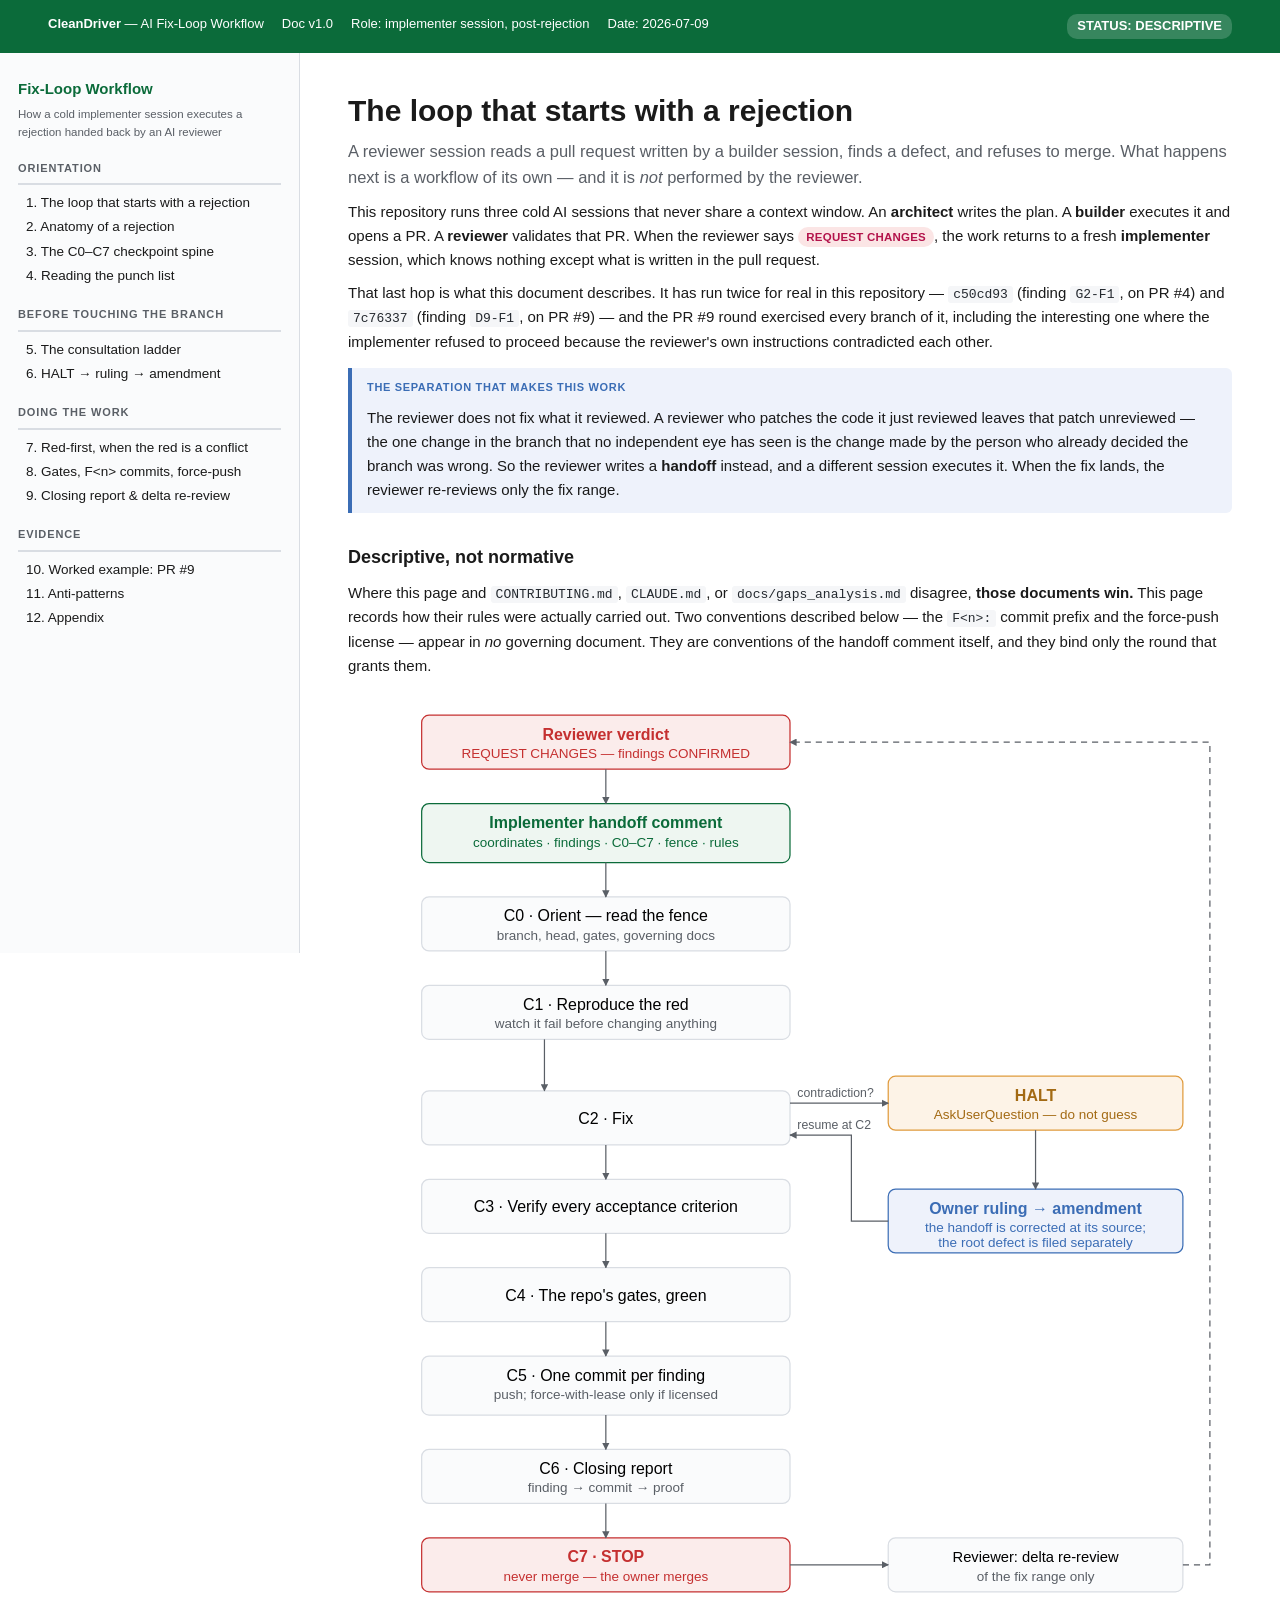
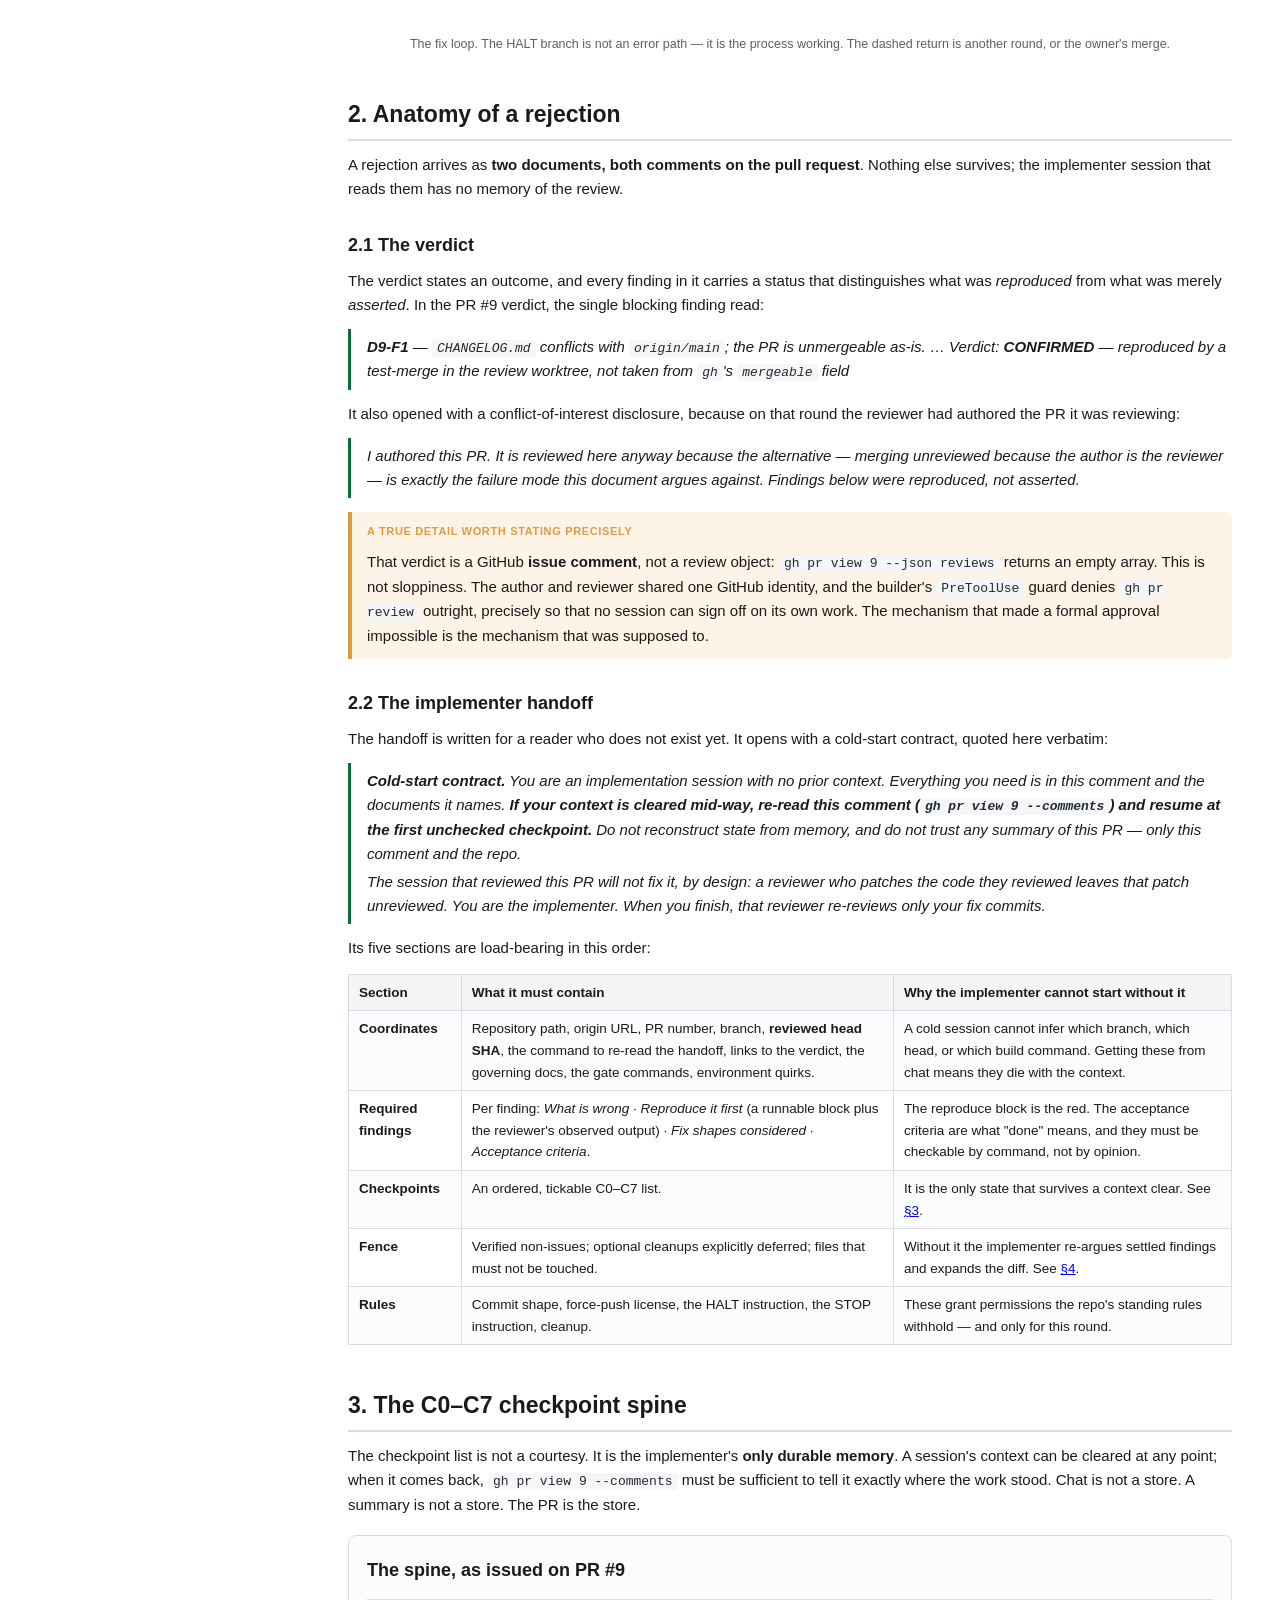
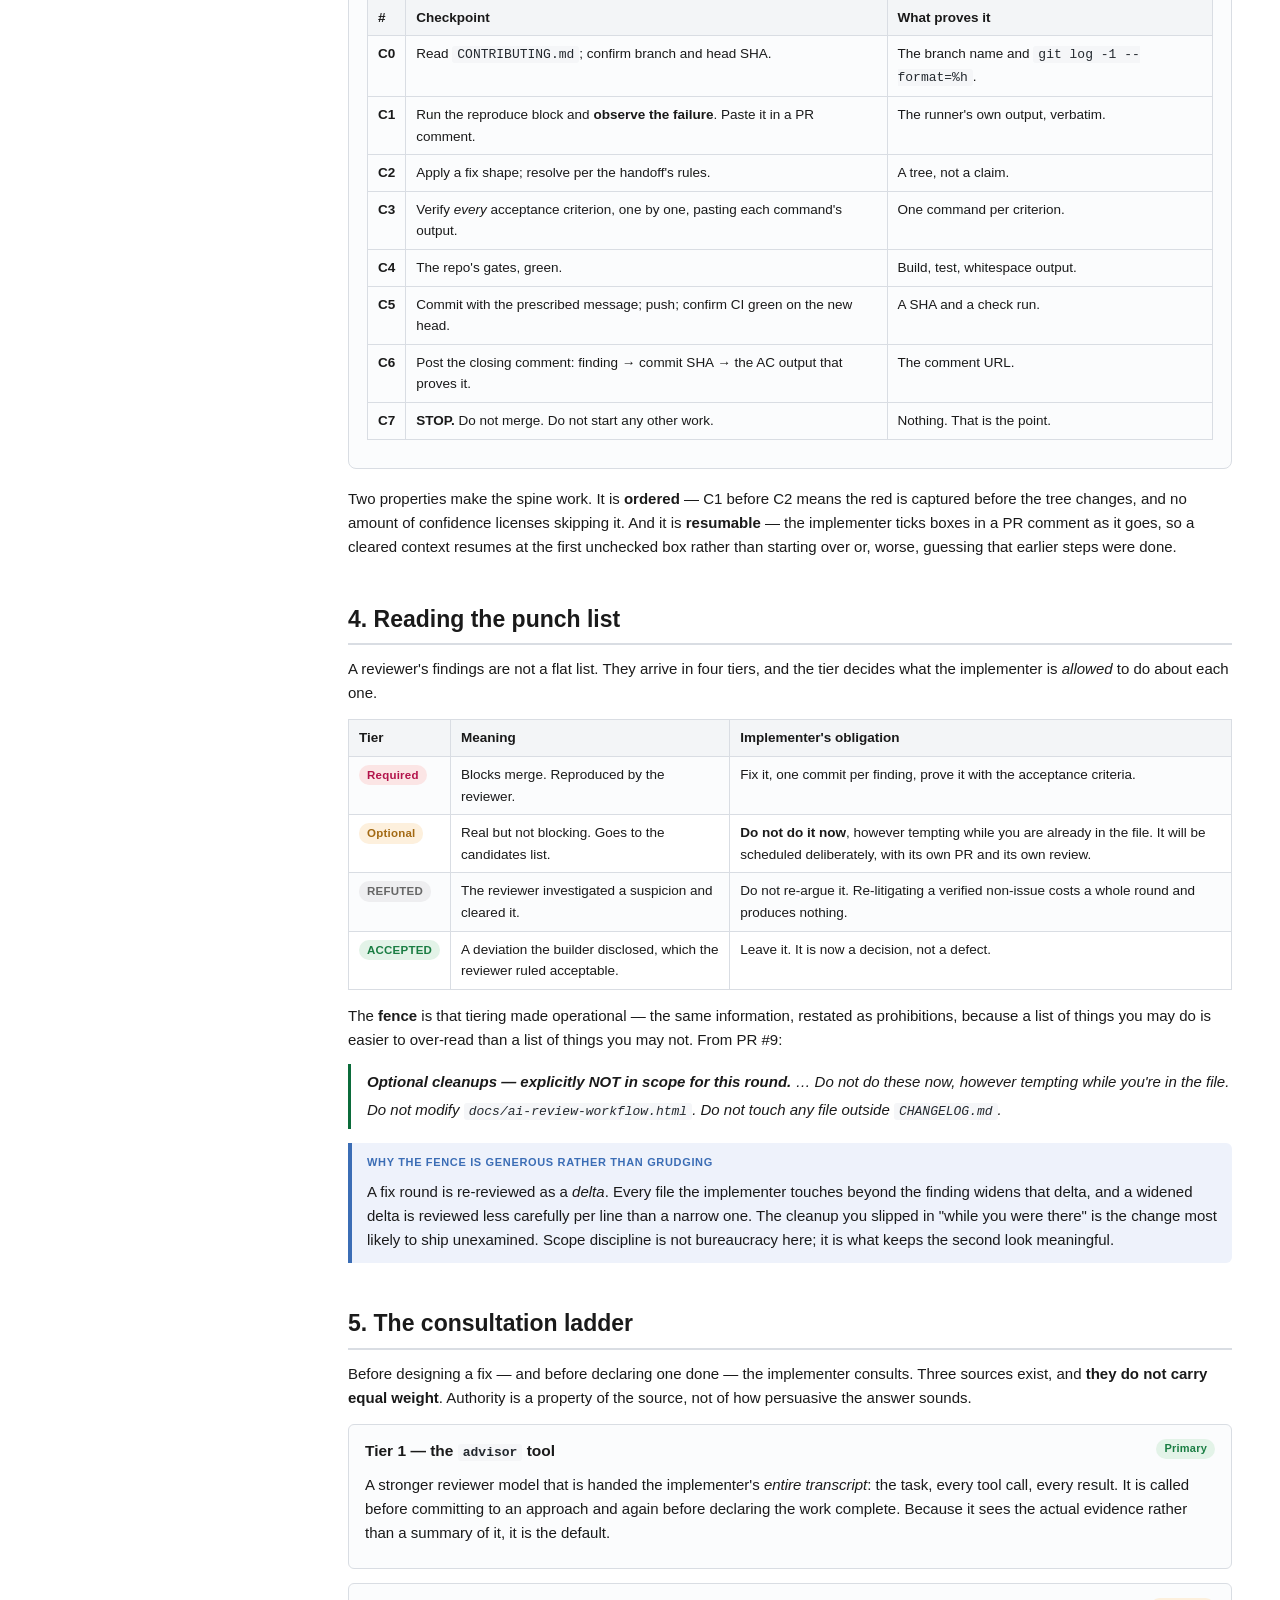
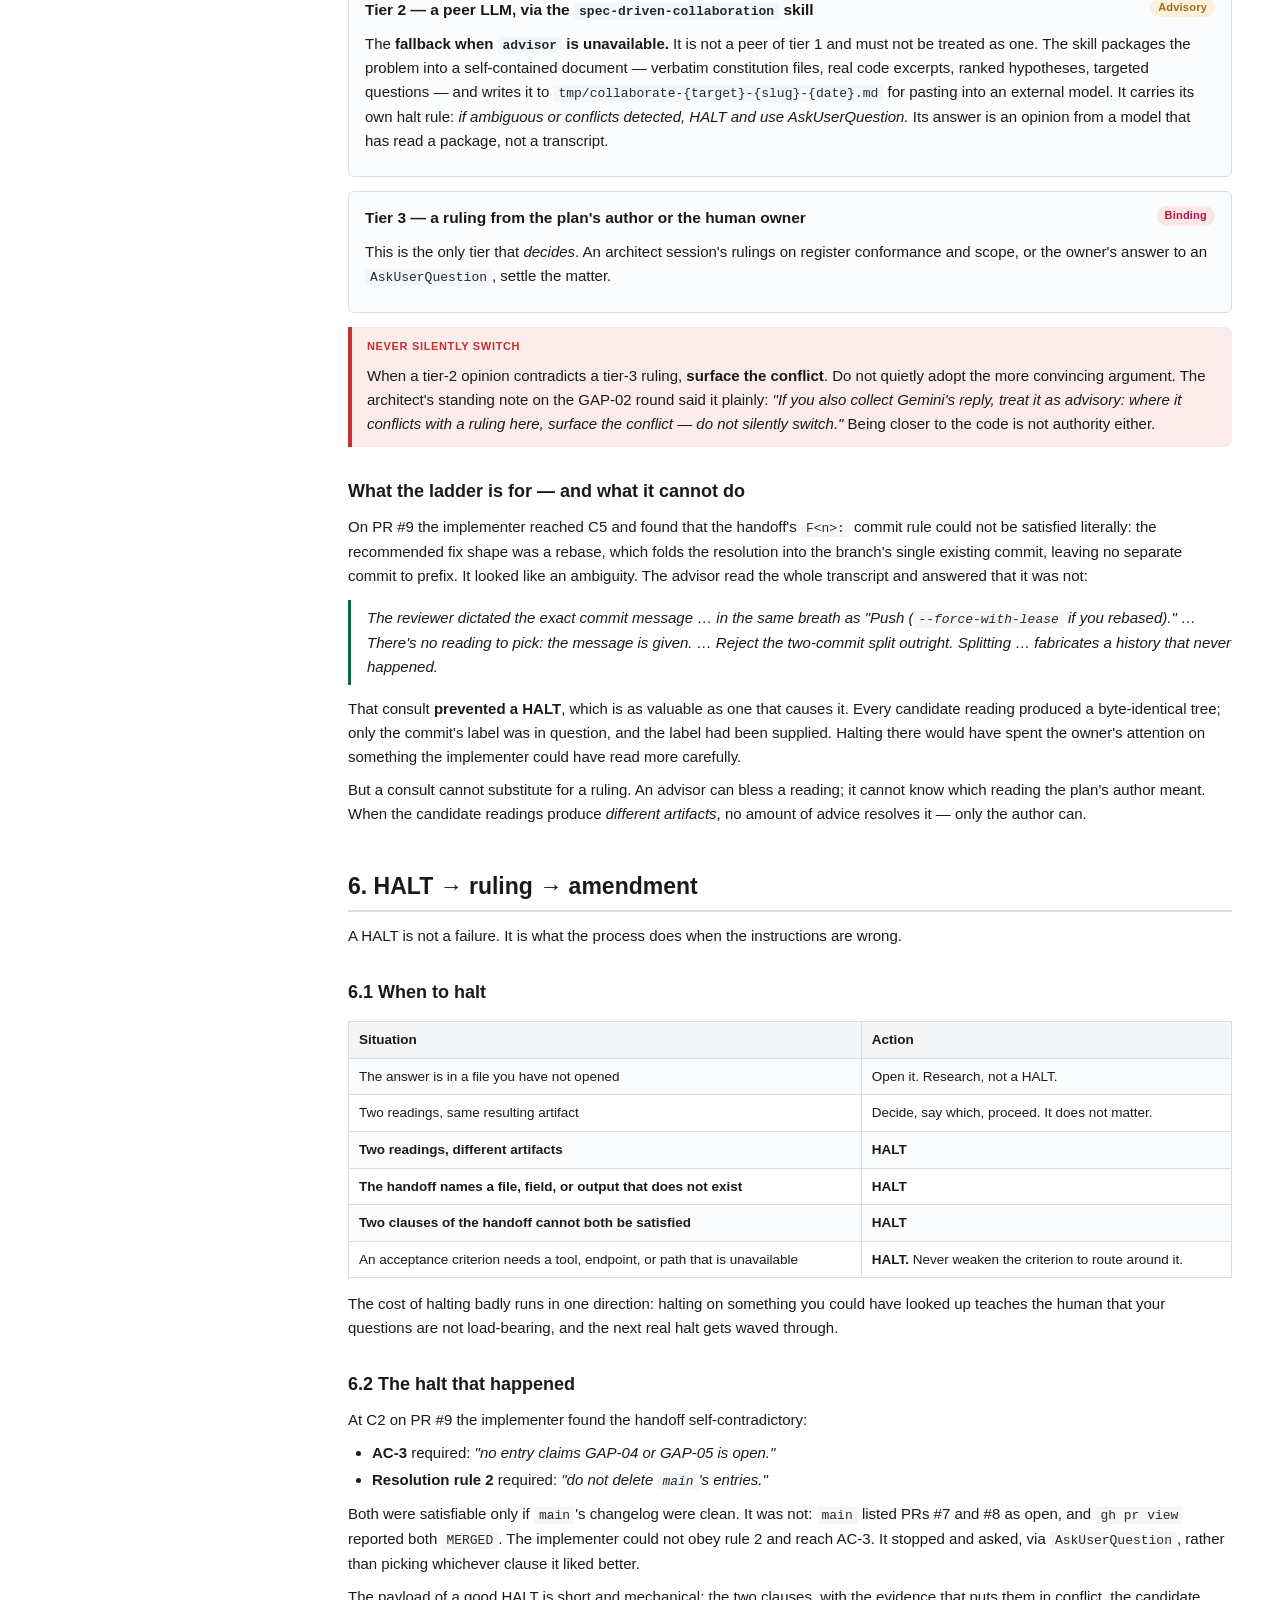
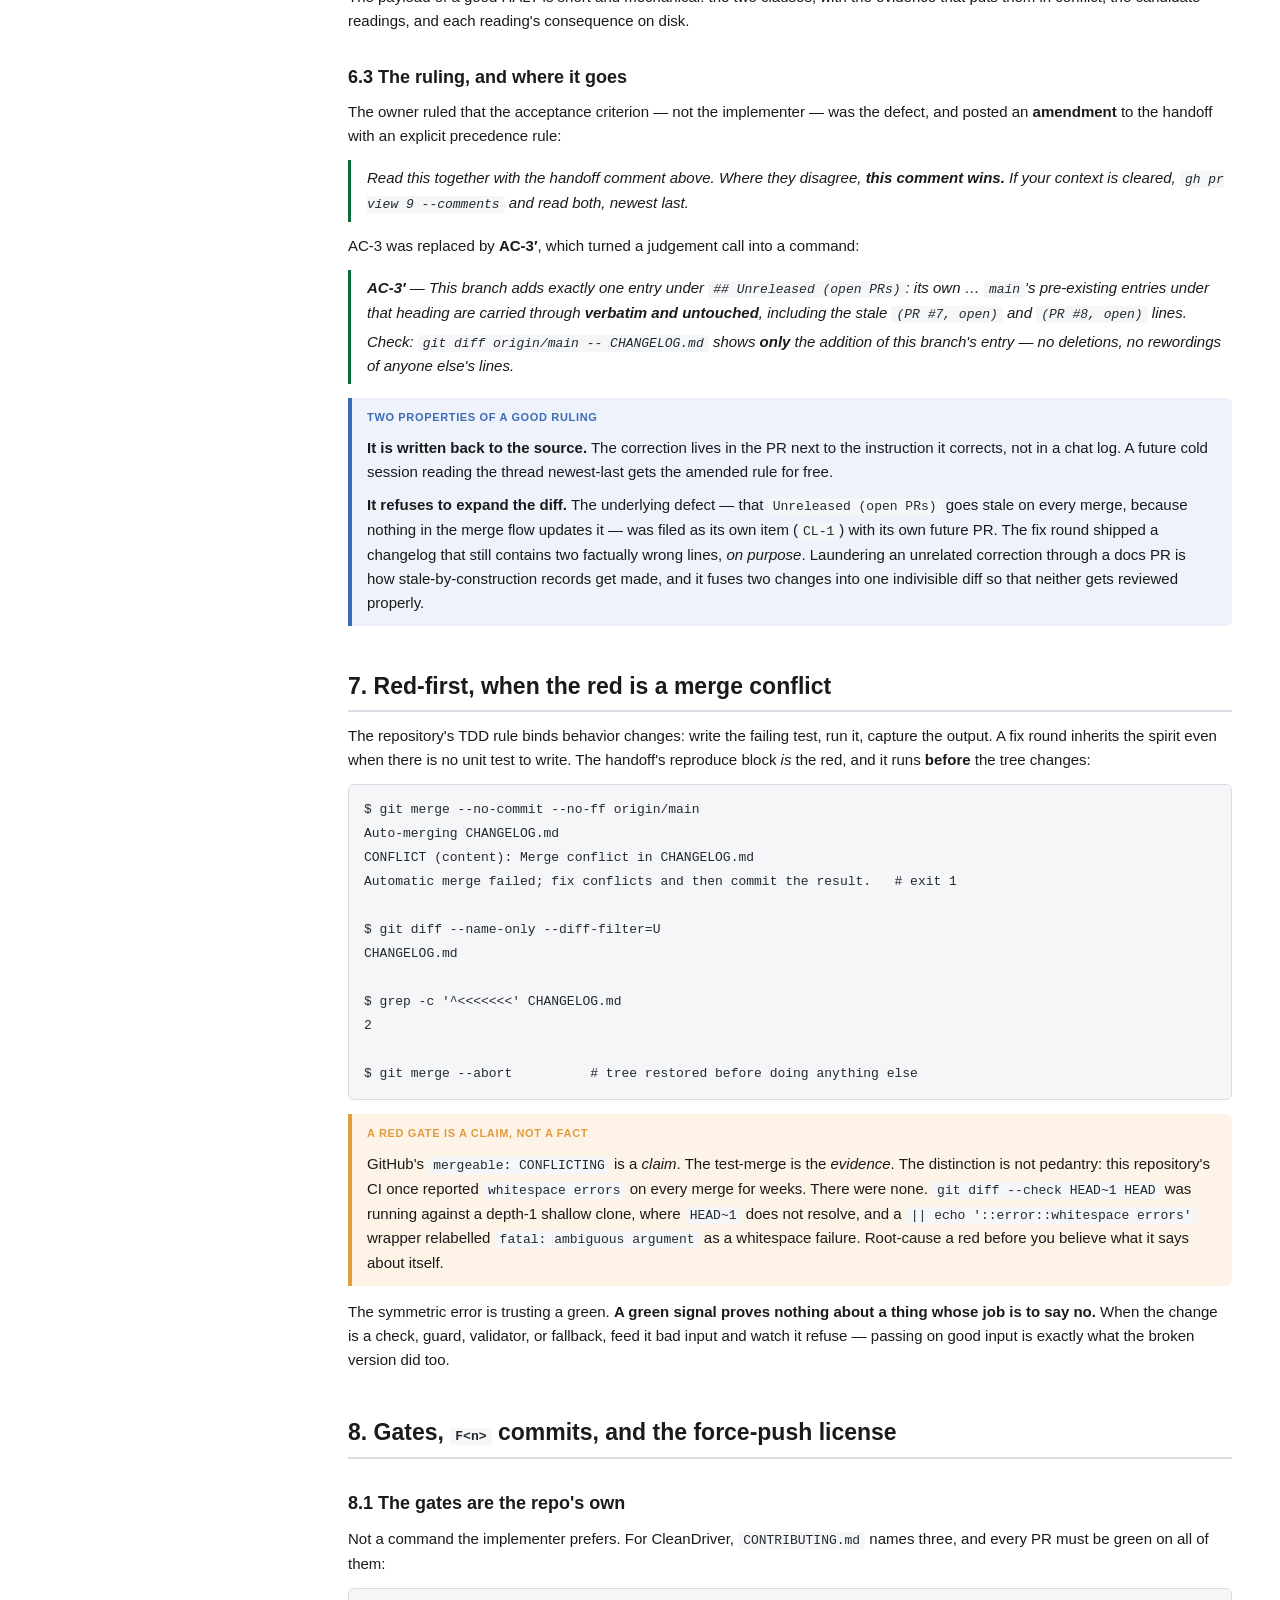
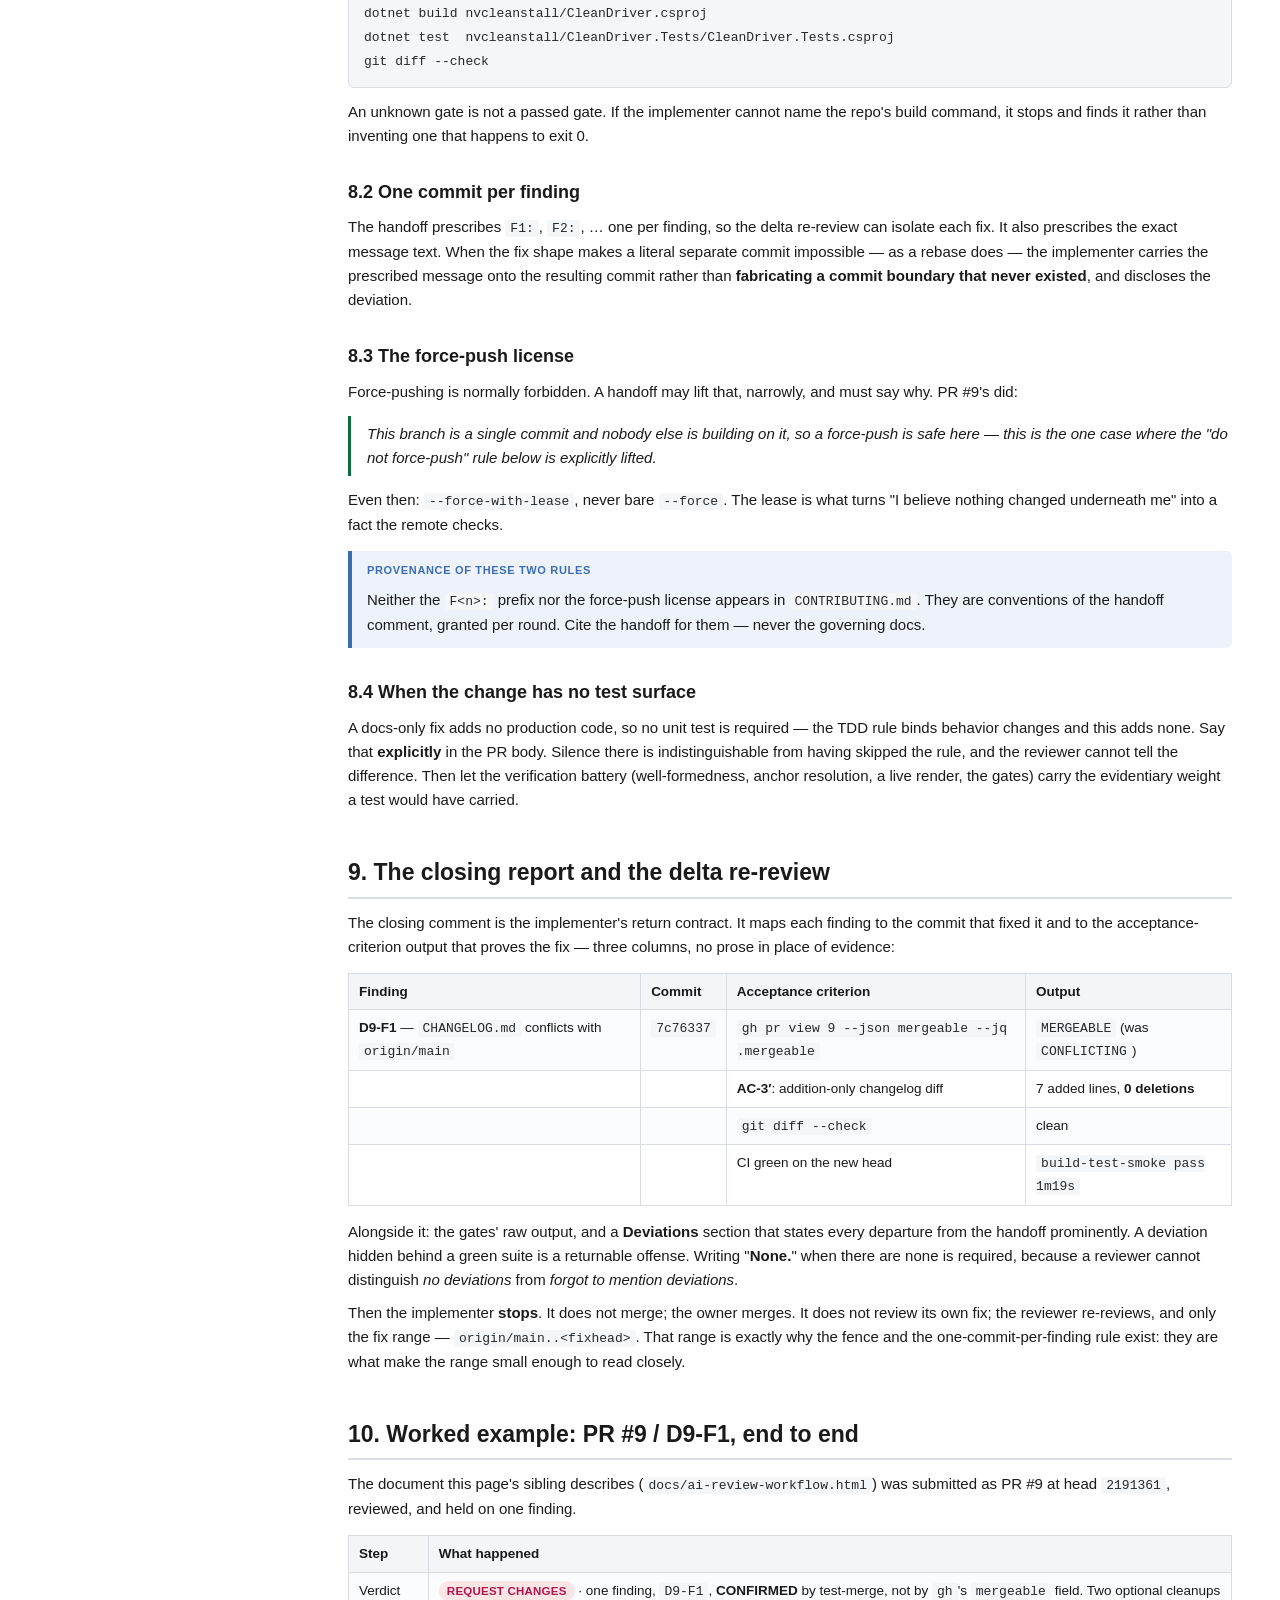
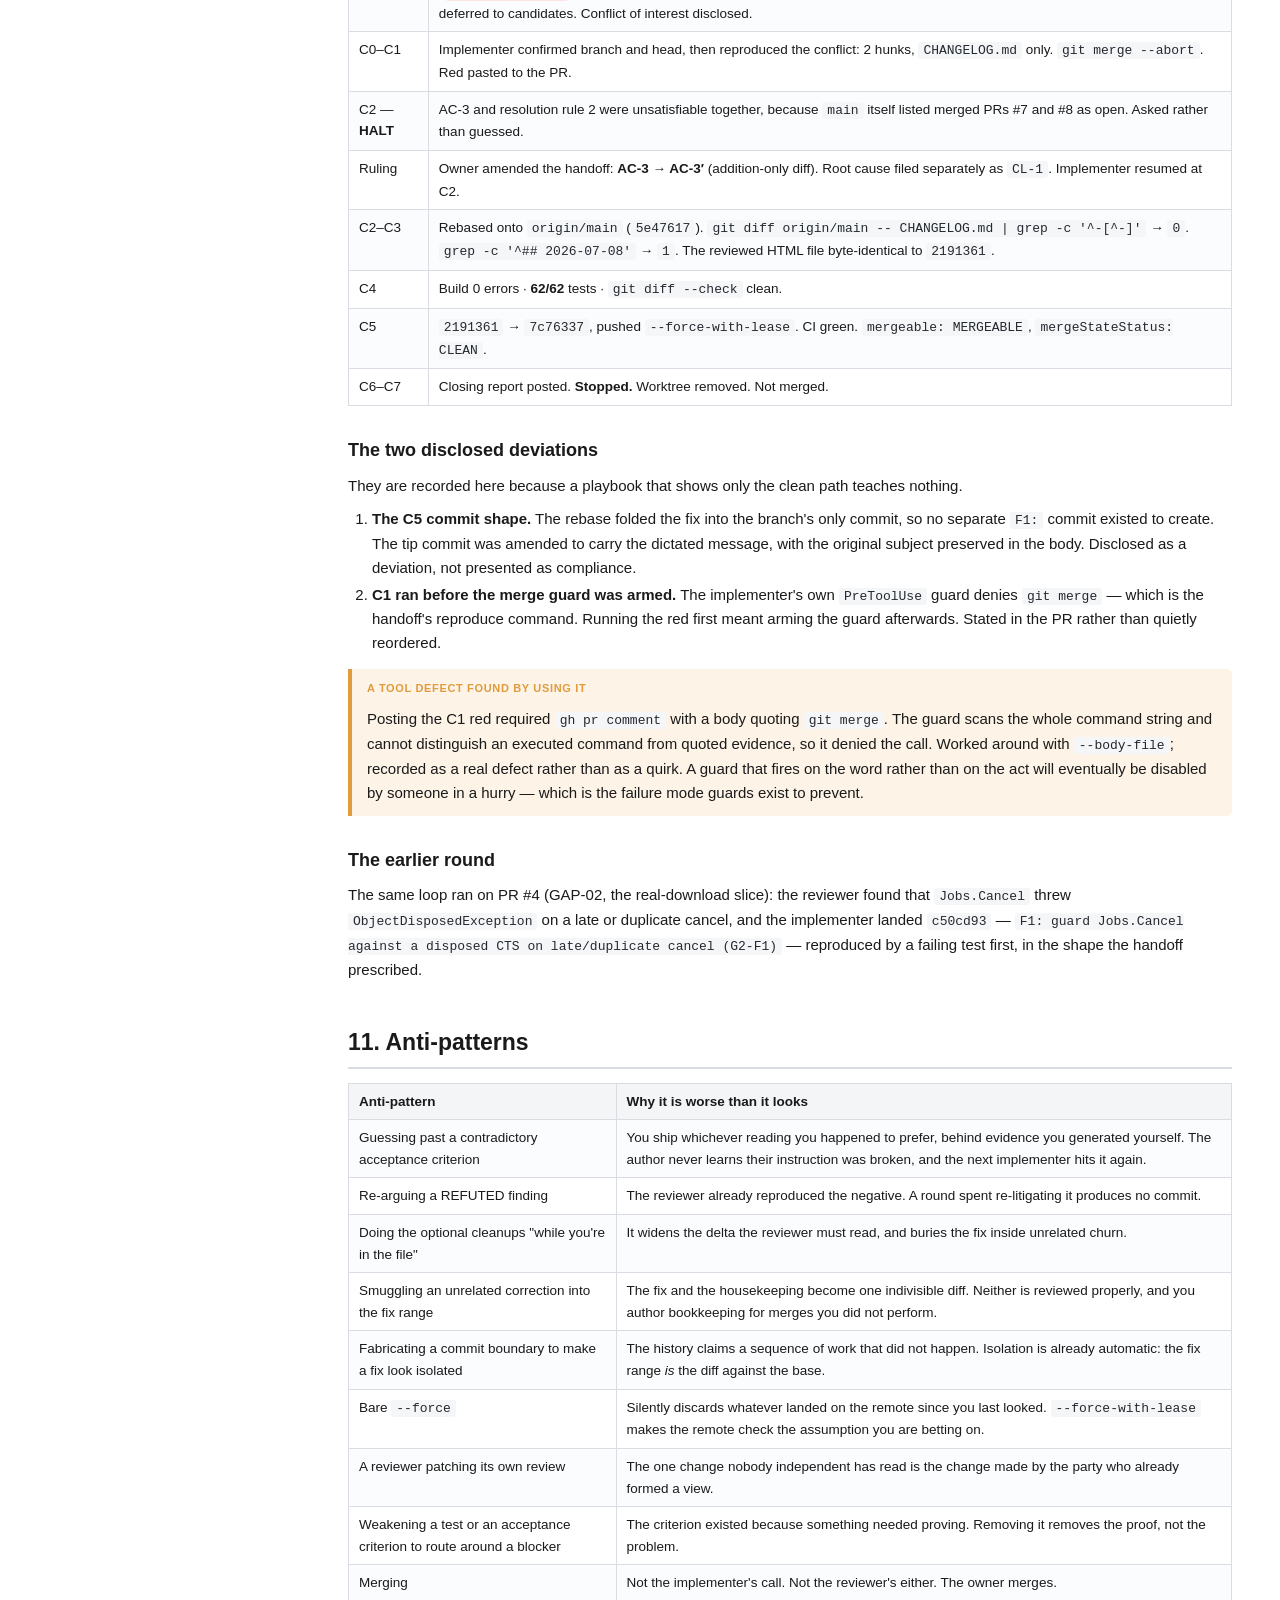
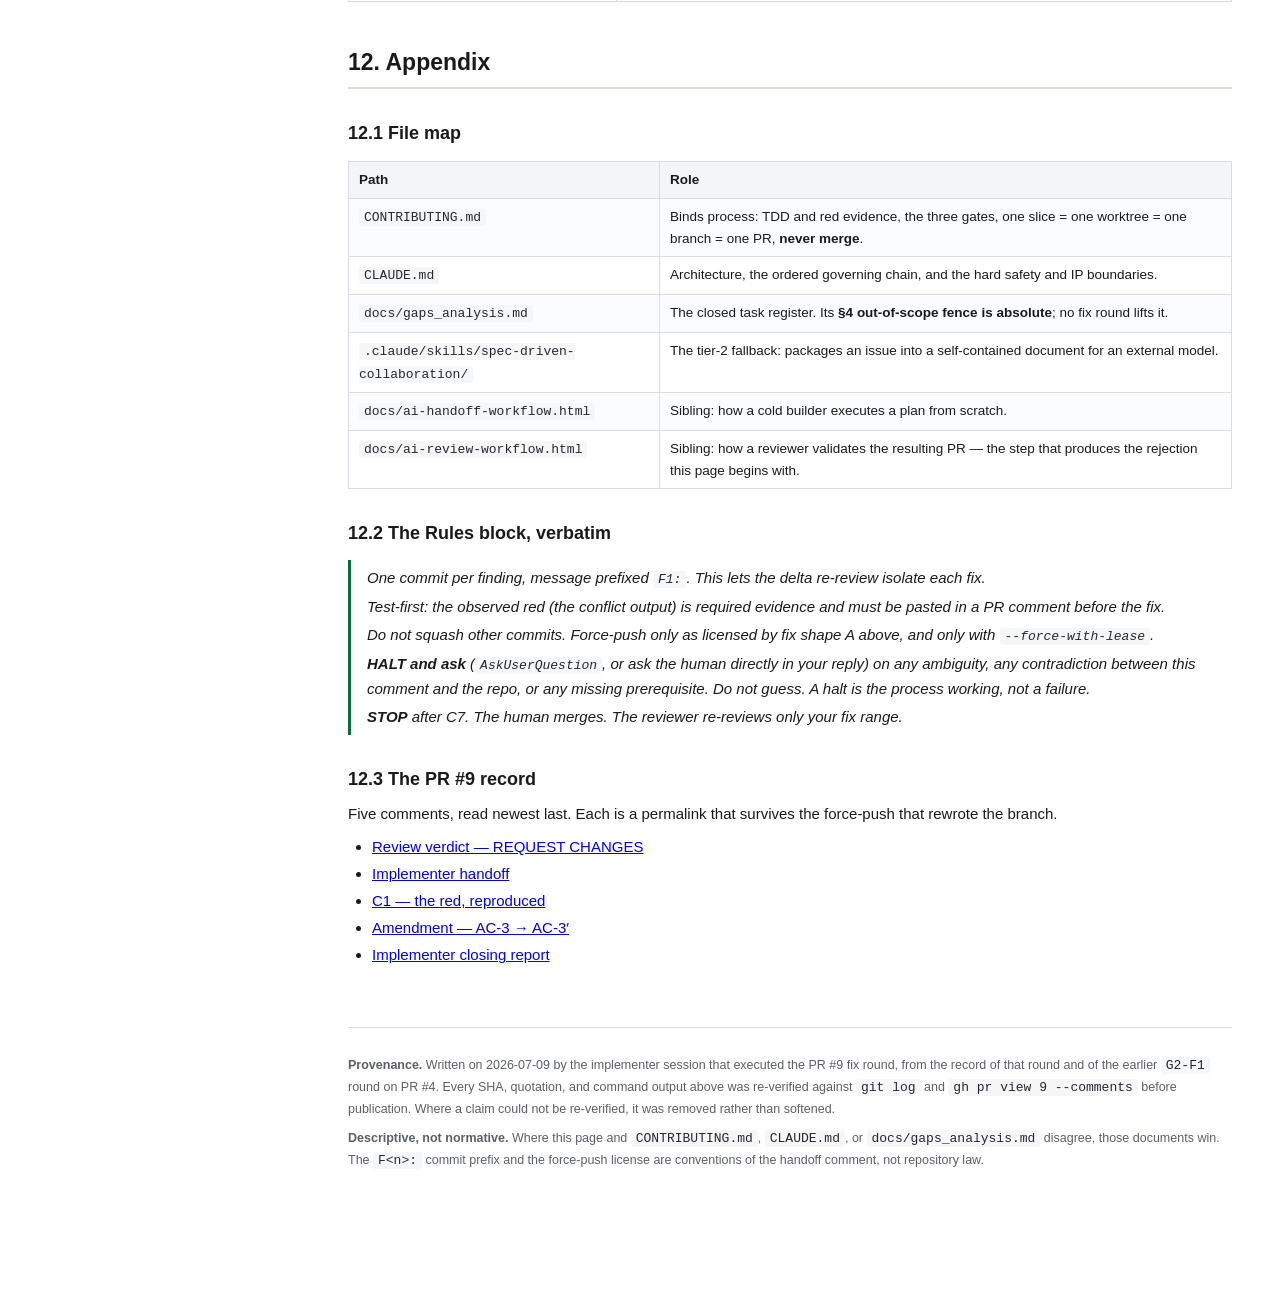
==== docs/ai-fix-loop-workflow.html @ 0ae6b24f "F1: rebase onto main and resolve CHANGELOG conflict (D11-F1) The branch was cut before PRs #9 and #1" ====
<!DOCTYPE html>
<html lang="en">
<head>
<meta charset="UTF-8">
<meta name="viewport" content="width=device-width, initial-scale=1.0">
<title>AI Fix-Loop Workflow — CleanDriver · v1.0 · 2026-07-09</title>
<style>
  :root{
    --bg:#ffffff; --fg:#1a1a1a; --muted:#5a5f66; --line:#d9dde3;
    --accent:#0b6b3a; --accent-bg:#eef6f1; --code-bg:#f5f6f8; --code-fg:#24292f;
    --warn-bg:#fdf3e7; --warn-bd:#e09b3d; --danger-bg:#fbeceb; --danger-bd:#c53030;
    --note-bg:#eef2fb; --note-bd:#3b6db5; --kw:#b3134b;
    --toc-bg:#fafbfc; --th-bg:#f3f5f7; --tr-bg:#fbfcfd;
  }
  @media (prefers-color-scheme: dark){
    :root{
      --bg:#16181c; --fg:#e6e8eb; --muted:#9aa2ad; --line:#2e333b;
      --accent:#4cbf82; --accent-bg:#16301f; --code-bg:#1c1f25; --code-fg:#d5d9df;
      --warn-bg:#33260f; --warn-bd:#c98b2f; --danger-bg:#3a1c1b; --danger-bd:#e06c6c;
      --note-bg:#182337; --note-bd:#5b8cc7; --kw:#e0668f;
      --toc-bg:#131519; --th-bg:#1e2127; --tr-bg:#1a1d22;
    }
  }
  *{box-sizing:border-box}
  html{scroll-behavior:smooth}
  body{
    margin:0; background:var(--bg); color:var(--fg);
    font:15px/1.6 -apple-system,BlinkMacSystemFont,"Segoe UI",Roboto,Helvetica,Arial,sans-serif;
  }
  .wrap{display:flex;min-height:100vh}
  nav.toc{
    width:300px;flex-shrink:0;position:sticky;top:0;align-self:flex-start;
    height:100vh;overflow:auto;padding:24px 18px;border-right:1px solid var(--line);
    background:var(--toc-bg);font-size:13.5px;
  }
  nav.toc h2{font-size:11px;text-transform:uppercase;letter-spacing:.08em;color:var(--muted);margin:18px 0 6px}
  nav.toc h2:first-child{margin-top:0}
  nav.toc a{display:block;color:var(--fg);text-decoration:none;padding:3px 8px;border-radius:4px;line-height:1.35}
  nav.toc a:hover{background:var(--accent-bg);color:var(--accent)}
  nav.toc .title{font-weight:700;font-size:15px;margin-bottom:4px;color:var(--accent)}
  nav.toc .meta{font-size:11.5px;color:var(--muted);margin-bottom:14px}
  main{flex:1;min-width:0;max-width:980px;margin:0 auto;padding:40px 48px 120px}
  h1{font-size:30px;line-height:1.2;margin:0 0 6px}
  h2{font-size:23px;margin:42px 0 12px;padding-bottom:6px;border-bottom:2px solid var(--line)}
  h3{font-size:18px;margin:30px 0 8px}
  h4{font-size:15.5px;margin:22px 0 6px}
  p{margin:9px 0}
  .lead{font-size:16.5px;color:var(--muted)}
  code,kbd{font-family:"SFMono-Regular",Consolas,"Liberation Mono",Menlo,monospace;font-size:13px}
  code.inline{background:var(--code-bg);color:var(--code-fg);padding:1px 5px;border-radius:3px}
  pre{background:var(--code-bg);border:1px solid var(--line);border-radius:6px;padding:13px 15px;overflow-x:auto;margin:12px 0}
  pre code{background:none;padding:0;color:var(--code-fg);font-size:13px;line-height:1.5}
  .tablewrap{overflow-x:auto;margin:14px 0}
  table{border-collapse:collapse;width:100%;font-size:13.5px}
  th,td{border:1px solid var(--line);padding:7px 10px;text-align:left;vertical-align:top}
  th{background:var(--th-bg);font-weight:600}
  tr:nth-child(even) td{background:var(--tr-bg)}
  .callout{border-left:4px solid;padding:11px 15px;border-radius:0 6px 6px 0;margin:14px 0}
  .callout p:first-child{margin-top:0}.callout p:last-child{margin-bottom:0}
  .note{background:var(--note-bg);border-color:var(--note-bd)}
  .warn{background:var(--warn-bg);border-color:var(--warn-bd)}
  .danger{background:var(--danger-bg);border-color:var(--danger-bd)}
  .callout .lbl{font-weight:700;text-transform:uppercase;font-size:11px;letter-spacing:.06em;display:block;margin-bottom:2px}
  .note .lbl{color:var(--note-bd)} .warn .lbl{color:var(--warn-bd)} .danger .lbl{color:var(--danger-bd)}
  ul,ol{padding-left:24px;margin:9px 0}
  li{margin:3px 0}
  .pill{display:inline-block;padding:1px 8px;border-radius:10px;font-size:11.5px;font-weight:600;letter-spacing:.02em}
  .pill.full{background:#e3f3e8;color:#1a7d43}
  .pill.partial{background:#fdf0dd;color:#a36a14}
  .pill.must{background:#fbe5e5;color:#b3134b}
  .pill.na{background:#eeeef0;color:#666}
  @media (prefers-color-scheme: dark){
    .pill.full{background:#16301f;color:#5fd396}
    .pill.partial{background:#33260f;color:#e0ab5c}
    .pill.must{background:#3a1c1b;color:#f08d8d}
    .pill.na{background:#25282e;color:#9aa2ad}
  }
  hr{border:none;border-top:1px solid var(--line);margin:30px 0}
  .docbar{background:var(--accent);color:#fff;padding:14px 48px;font-size:13px;display:flex;gap:18px;flex-wrap:wrap}
  .docbar b{font-weight:600}
  .docbar .st{margin-left:auto;background:rgba(255,255,255,.18);padding:2px 10px;border-radius:10px;font-weight:600}
  blockquote{margin:12px 0;padding:2px 0 2px 16px;border-left:3px solid var(--accent);color:var(--fg);font-style:italic}
  blockquote p{margin:4px 0}
  figure{margin:20px 0;text-align:center}
  figure svg{max-width:100%;height:auto}
  figcaption{font-size:12.5px;color:var(--muted);margin-top:8px}
  .tier{border:1px solid var(--line);border-radius:6px;padding:14px 16px;margin:14px 0;background:var(--tr-bg)}
  .tier h4{margin-top:0}
  .tier .auth{float:right;font-size:11px}
  .cp{border:1px solid var(--line);border-radius:8px;padding:2px 18px 14px;margin:18px 0;background:var(--tr-bg)}
  .cp h3{margin-top:18px}
  footer{margin-top:60px;padding-top:18px;border-top:1px solid var(--line);font-size:12.5px;color:var(--muted)}
  @media(max-width:920px){.wrap{flex-direction:column}nav.toc{position:static;width:auto;height:auto;border-right:none;border-bottom:1px solid var(--line)}main{padding:24px}}
  @media print{nav.toc{display:none}main{max-width:none}}
</style>
</head>
<body>
<div class="docbar">
  <span><b>CleanDriver</b> — AI Fix-Loop Workflow</span>
  <span>Doc v1.0</span>
  <span>Role: implementer session, post-rejection</span>
  <span>Date: 2026-07-09</span>
  <span class="st">STATUS: DESCRIPTIVE</span>
</div>
<div class="wrap">
<nav class="toc">
  <div class="title">Fix-Loop Workflow</div>
  <div class="meta">How a cold implementer session executes a rejection handed back by an AI reviewer</div>
  <h2>Orientation</h2>
  <a href="#purpose">1. The loop that starts with a rejection</a>
  <a href="#anatomy">2. Anatomy of a rejection</a>
  <a href="#spine">3. The C0–C7 checkpoint spine</a>
  <a href="#punchlist">4. Reading the punch list</a>
  <h2>Before touching the branch</h2>
  <a href="#ladder">5. The consultation ladder</a>
  <a href="#halt">6. HALT → ruling → amendment</a>
  <h2>Doing the work</h2>
  <a href="#red">7. Red-first, when the red is a conflict</a>
  <a href="#gates">8. Gates, F&lt;n&gt; commits, force-push</a>
  <a href="#closing">9. Closing report &amp; delta re-review</a>
  <h2>Evidence</h2>
  <a href="#example">10. Worked example: PR #9</a>
  <a href="#antipatterns">11. Anti-patterns</a>
  <a href="#appendix">12. Appendix</a>
</nav>

<main>

<h1 id="purpose">The loop that starts with a rejection</h1>
<p class="lead">A reviewer session reads a pull request written by a builder session, finds a defect, and refuses to merge. What happens next is a workflow of its own — and it is <em>not</em> performed by the reviewer.</p>

<p>This repository runs three cold AI sessions that never share a context window. An <b>architect</b> writes the plan. A <b>builder</b> executes it and opens a PR. A <b>reviewer</b> validates that PR. When the reviewer says <span class="pill must">REQUEST CHANGES</span>, the work returns to a fresh <b>implementer</b> session, which knows nothing except what is written in the pull request.</p>

<p>That last hop is what this document describes. It has run twice for real in this repository — <code class="inline">c50cd93</code> (finding <code class="inline">G2-F1</code>, on PR #4) and <code class="inline">7c76337</code> (finding <code class="inline">D9-F1</code>, on PR #9) — and the PR #9 round exercised every branch of it, including the interesting one where the implementer refused to proceed because the reviewer's own instructions contradicted each other.</p>

<div class="callout note">
  <span class="lbl">The separation that makes this work</span>
  <p>The reviewer does not fix what it reviewed. A reviewer who patches the code it just reviewed leaves that patch unreviewed — the one change in the branch that no independent eye has seen is the change made by the person who already decided the branch was wrong. So the reviewer writes a <b>handoff</b> instead, and a different session executes it. When the fix lands, the reviewer re-reviews only the fix range.</p>
</div>

<h3>Descriptive, not normative</h3>
<p>Where this page and <code class="inline">CONTRIBUTING.md</code>, <code class="inline">CLAUDE.md</code>, or <code class="inline">docs/gaps_analysis.md</code> disagree, <b>those documents win.</b> This page records how their rules were actually carried out. Two conventions described below — the <code class="inline">F&lt;n&gt;:</code> commit prefix and the force-push license — appear in <em>no</em> governing document. They are conventions of the handoff comment itself, and they bind only the round that grants them.</p>

<figure>
<svg viewBox="0 0 720 750" role="img" aria-labelledby="loop-title loop-desc" xmlns="http://www.w3.org/2000/svg">
  <title id="loop-title">The implementer fix loop</title>
  <desc id="loop-desc">A reviewer verdict of request-changes produces an implementer handoff comment. A cold implementer session orients, reproduces the red, and fixes. If the handoff contradicts itself or the repository, the implementer halts and asks; an owner ruling amends the handoff and the implementer resumes. Then it verifies every acceptance criterion, runs the gates, commits one fix commit per finding, posts a closing report, and stops without merging. The reviewer then re-reviews only the fix range.</desc>
  <defs>
    <marker id="ar" viewBox="0 0 10 10" refX="9" refY="5" markerWidth="6" markerHeight="6" orient="auto-start-reverse">
      <path d="M 0 0 L 10 5 L 0 10 z" fill="#5a5f66"/>
    </marker>
  </defs>
  <g font-family="-apple-system,Segoe UI,Roboto,sans-serif" font-size="13">

    <rect x="60" y="14" width="300" height="44" rx="6" fill="#fbeceb" stroke="#c53030"/>
    <text x="210" y="34" text-anchor="middle" fill="#c53030" font-weight="600">Reviewer verdict</text>
    <text x="210" y="49" text-anchor="middle" font-size="11" fill="#c53030">REQUEST CHANGES — findings CONFIRMED</text>

    <rect x="60" y="86" width="300" height="48" rx="6" fill="#eef6f1" stroke="#0b6b3a"/>
    <text x="210" y="106" text-anchor="middle" fill="#0b6b3a" font-weight="600">Implementer handoff comment</text>
    <text x="210" y="121" text-anchor="middle" font-size="11" fill="#0b6b3a">coordinates · findings · C0–C7 · fence · rules</text>

    <rect x="60" y="162" width="300" height="44" rx="6" fill="#fafbfc" stroke="#d9dde3"/>
    <text x="210" y="182" text-anchor="middle">C0 · Orient — read the fence</text>
    <text x="210" y="197" text-anchor="middle" font-size="11" fill="#5a5f66">branch, head, gates, governing docs</text>

    <rect x="60" y="234" width="300" height="44" rx="6" fill="#fafbfc" stroke="#d9dde3"/>
    <text x="210" y="254" text-anchor="middle">C1 · Reproduce the red</text>
    <text x="210" y="269" text-anchor="middle" font-size="11" fill="#5a5f66">watch it fail before changing anything</text>

    <rect x="60" y="320" width="300" height="44" rx="6" fill="#fafbfc" stroke="#d9dde3"/>
    <text x="210" y="347" text-anchor="middle">C2 · Fix</text>

    <rect x="60" y="392" width="300" height="44" rx="6" fill="#fafbfc" stroke="#d9dde3"/>
    <text x="210" y="419" text-anchor="middle">C3 · Verify every acceptance criterion</text>

    <rect x="60" y="464" width="300" height="44" rx="6" fill="#fafbfc" stroke="#d9dde3"/>
    <text x="210" y="491" text-anchor="middle">C4 · The repo's gates, green</text>

    <rect x="60" y="536" width="300" height="48" rx="6" fill="#fafbfc" stroke="#d9dde3"/>
    <text x="210" y="556" text-anchor="middle">C5 · One commit per finding</text>
    <text x="210" y="571" text-anchor="middle" font-size="11" fill="#5a5f66">push; force-with-lease only if licensed</text>

    <rect x="60" y="612" width="300" height="44" rx="6" fill="#fafbfc" stroke="#d9dde3"/>
    <text x="210" y="632" text-anchor="middle">C6 · Closing report</text>
    <text x="210" y="647" text-anchor="middle" font-size="11" fill="#5a5f66">finding → commit → proof</text>

    <rect x="60" y="684" width="300" height="44" rx="6" fill="#fbeceb" stroke="#c53030"/>
    <text x="210" y="704" text-anchor="middle" fill="#c53030" font-weight="600">C7 · STOP</text>
    <text x="210" y="719" text-anchor="middle" font-size="11" fill="#c53030">never merge — the owner merges</text>

    <rect x="440" y="308" width="240" height="44" rx="6" fill="#fdf3e7" stroke="#e09b3d"/>
    <text x="560" y="328" text-anchor="middle" fill="#a36a14" font-weight="600">HALT</text>
    <text x="560" y="343" text-anchor="middle" font-size="11" fill="#a36a14">AskUserQuestion — do not guess</text>

    <rect x="440" y="400" width="240" height="52" rx="6" fill="#eef2fb" stroke="#3b6db5"/>
    <text x="560" y="420" text-anchor="middle" fill="#3b6db5" font-weight="600">Owner ruling → amendment</text>
    <text x="560" y="435" text-anchor="middle" font-size="11" fill="#3b6db5">the handoff is corrected at its source;</text>
    <text x="560" y="447" text-anchor="middle" font-size="11" fill="#3b6db5">the root defect is filed separately</text>

    <rect x="440" y="684" width="240" height="44" rx="6" fill="#fafbfc" stroke="#d9dde3"/>
    <text x="560" y="704" text-anchor="middle" font-size="12">Reviewer: delta re-review</text>
    <text x="560" y="719" text-anchor="middle" font-size="11" fill="#5a5f66">of the fix range only</text>

    <g stroke="#5a5f66" fill="none" marker-end="url(#ar)">
      <path d="M 210 58 L 210 86"/>
      <path d="M 210 134 L 210 162"/>
      <path d="M 210 206 L 210 234"/>
      <path d="M 160 278 L 160 320"/>
      <path d="M 210 364 L 210 392"/>
      <path d="M 210 436 L 210 464"/>
      <path d="M 210 508 L 210 536"/>
      <path d="M 210 584 L 210 612"/>
      <path d="M 210 656 L 210 684"/>
      <path d="M 360 330 L 440 330"/>
      <path d="M 560 352 L 560 400"/>
      <path d="M 440 426 L 410 426 L 410 356 L 360 356"/>
      <path d="M 360 706 L 440 706"/>
    </g>
    <path d="M 680 706 L 702 706 L 702 36 L 360 36" stroke="#5a5f66" fill="none"
          stroke-dasharray="5 4" marker-end="url(#ar)"/>

    <text x="366" y="325" font-size="10" fill="#5a5f66">contradiction?</text>
    <text x="366" y="351" font-size="10" fill="#5a5f66">resume at C2</text>
  </g>
</svg>
<figcaption>The fix loop. The HALT branch is not an error path — it is the process working. The dashed return is another round, or the owner's merge.</figcaption>
</figure>

<h2 id="anatomy">2. Anatomy of a rejection</h2>

<p>A rejection arrives as <b>two documents, both comments on the pull request</b>. Nothing else survives; the implementer session that reads them has no memory of the review.</p>

<h3>2.1 The verdict</h3>
<p>The verdict states an outcome, and every finding in it carries a status that distinguishes what was <em>reproduced</em> from what was merely <em>asserted</em>. In the PR #9 verdict, the single blocking finding read:</p>

<blockquote><p><b>D9-F1</b> — <code class="inline">CHANGELOG.md</code> conflicts with <code class="inline">origin/main</code>; the PR is unmergeable as-is. … Verdict: <b>CONFIRMED</b> — reproduced by a test-merge in the review worktree, not taken from <code class="inline">gh</code>'s <code class="inline">mergeable</code> field</p></blockquote>

<p>It also opened with a conflict-of-interest disclosure, because on that round the reviewer had authored the PR it was reviewing:</p>

<blockquote><p>I authored this PR. It is reviewed here anyway because the alternative — merging unreviewed because the author is the reviewer — is exactly the failure mode this document argues against. Findings below were reproduced, not asserted.</p></blockquote>

<div class="callout warn">
  <span class="lbl">A true detail worth stating precisely</span>
  <p>That verdict is a GitHub <b>issue comment</b>, not a review object: <code class="inline">gh pr view 9 --json reviews</code> returns an empty array. This is not sloppiness. The author and reviewer shared one GitHub identity, and the builder's <code class="inline">PreToolUse</code> guard denies <code class="inline">gh pr review</code> outright, precisely so that no session can sign off on its own work. The mechanism that made a formal approval impossible is the mechanism that was supposed to.</p>
</div>

<h3>2.2 The implementer handoff</h3>
<p>The handoff is written for a reader who does not exist yet. It opens with a cold-start contract, quoted here verbatim:</p>

<blockquote>
<p><b>Cold-start contract.</b> You are an implementation session with no prior context. Everything you need is in this comment and the documents it names. <b>If your context is cleared mid-way, re-read this comment (<code class="inline">gh pr view 9 --comments</code>) and resume at the first unchecked checkpoint.</b> Do not reconstruct state from memory, and do not trust any summary of this PR — only this comment and the repo.</p>
<p>The session that reviewed this PR will not fix it, by design: a reviewer who patches the code they reviewed leaves that patch unreviewed. You are the implementer. When you finish, that reviewer re-reviews only your fix commits.</p>
</blockquote>

<p>Its five sections are load-bearing in this order:</p>

<div class="tablewrap">
<table>
  <tr><th>Section</th><th>What it must contain</th><th>Why the implementer cannot start without it</th></tr>
  <tr>
    <td><b>Coordinates</b></td>
    <td>Repository path, origin URL, PR number, branch, <b>reviewed head SHA</b>, the command to re-read the handoff, links to the verdict, the governing docs, the gate commands, environment quirks.</td>
    <td>A cold session cannot infer which branch, which head, or which build command. Getting these from chat means they die with the context.</td>
  </tr>
  <tr>
    <td><b>Required findings</b></td>
    <td>Per finding: <em>What is wrong</em> · <em>Reproduce it first</em> (a runnable block plus the reviewer's observed output) · <em>Fix shapes considered</em> · <em>Acceptance criteria</em>.</td>
    <td>The reproduce block is the red. The acceptance criteria are what "done" means, and they must be checkable by command, not by opinion.</td>
  </tr>
  <tr>
    <td><b>Checkpoints</b></td>
    <td>An ordered, tickable C0–C7 list.</td>
    <td>It is the only state that survives a context clear. See <a href="#spine">§3</a>.</td>
  </tr>
  <tr>
    <td><b>Fence</b></td>
    <td>Verified non-issues; optional cleanups explicitly deferred; files that must not be touched.</td>
    <td>Without it the implementer re-argues settled findings and expands the diff. See <a href="#punchlist">§4</a>.</td>
  </tr>
  <tr>
    <td><b>Rules</b></td>
    <td>Commit shape, force-push license, the HALT instruction, the STOP instruction, cleanup.</td>
    <td>These grant permissions the repo's standing rules withhold — and only for this round.</td>
  </tr>
</table>
</div>

<h2 id="spine">3. The C0–C7 checkpoint spine</h2>

<p>The checkpoint list is not a courtesy. It is the implementer's <b>only durable memory</b>. A session's context can be cleared at any point; when it comes back, <code class="inline">gh pr view 9 --comments</code> must be sufficient to tell it exactly where the work stood. Chat is not a store. A summary is not a store. The PR is the store.</p>

<div class="cp">
<h3>The spine, as issued on PR #9</h3>
<div class="tablewrap">
<table>
  <tr><th>#</th><th>Checkpoint</th><th>What proves it</th></tr>
  <tr><td><b>C0</b></td><td>Read <code class="inline">CONTRIBUTING.md</code>; confirm branch and head SHA.</td><td>The branch name and <code class="inline">git log -1 --format=%h</code>.</td></tr>
  <tr><td><b>C1</b></td><td>Run the reproduce block and <b>observe the failure</b>. Paste it in a PR comment.</td><td>The runner's own output, verbatim.</td></tr>
  <tr><td><b>C2</b></td><td>Apply a fix shape; resolve per the handoff's rules.</td><td>A tree, not a claim.</td></tr>
  <tr><td><b>C3</b></td><td>Verify <em>every</em> acceptance criterion, one by one, pasting each command's output.</td><td>One command per criterion.</td></tr>
  <tr><td><b>C4</b></td><td>The repo's gates, green.</td><td>Build, test, whitespace output.</td></tr>
  <tr><td><b>C5</b></td><td>Commit with the prescribed message; push; confirm CI green on the new head.</td><td>A SHA and a check run.</td></tr>
  <tr><td><b>C6</b></td><td>Post the closing comment: finding → commit SHA → the AC output that proves it.</td><td>The comment URL.</td></tr>
  <tr><td><b>C7</b></td><td><b>STOP.</b> Do not merge. Do not start any other work.</td><td>Nothing. That is the point.</td></tr>
</table>
</div>
</div>

<p>Two properties make the spine work. It is <b>ordered</b> — C1 before C2 means the red is captured before the tree changes, and no amount of confidence licenses skipping it. And it is <b>resumable</b> — the implementer ticks boxes in a PR comment as it goes, so a cleared context resumes at the first unchecked box rather than starting over or, worse, guessing that earlier steps were done.</p>

<h2 id="punchlist">4. Reading the punch list</h2>

<p>A reviewer's findings are not a flat list. They arrive in four tiers, and the tier decides what the implementer is <em>allowed</em> to do about each one.</p>

<div class="tablewrap">
<table>
  <tr><th>Tier</th><th>Meaning</th><th>Implementer's obligation</th></tr>
  <tr>
    <td><span class="pill must">Required</span></td>
    <td>Blocks merge. Reproduced by the reviewer.</td>
    <td>Fix it, one commit per finding, prove it with the acceptance criteria.</td>
  </tr>
  <tr>
    <td><span class="pill partial">Optional</span></td>
    <td>Real but not blocking. Goes to the candidates list.</td>
    <td><b>Do not do it now</b>, however tempting while you are already in the file. It will be scheduled deliberately, with its own PR and its own review.</td>
  </tr>
  <tr>
    <td><span class="pill na">REFUTED</span></td>
    <td>The reviewer investigated a suspicion and cleared it.</td>
    <td>Do not re-argue it. Re-litigating a verified non-issue costs a whole round and produces nothing.</td>
  </tr>
  <tr>
    <td><span class="pill full">ACCEPTED</span></td>
    <td>A deviation the builder disclosed, which the reviewer ruled acceptable.</td>
    <td>Leave it. It is now a decision, not a defect.</td>
  </tr>
</table>
</div>

<p>The <b>fence</b> is that tiering made operational — the same information, restated as prohibitions, because a list of things you may do is easier to over-read than a list of things you may not. From PR #9:</p>

<blockquote>
<p><b>Optional cleanups — explicitly NOT in scope for this round.</b> … Do not do these now, however tempting while you're in the file.</p>
<p>Do not modify <code class="inline">docs/ai-review-workflow.html</code>. Do not touch any file outside <code class="inline">CHANGELOG.md</code>.</p>
</blockquote>

<div class="callout note">
  <span class="lbl">Why the fence is generous rather than grudging</span>
  <p>A fix round is re-reviewed as a <em>delta</em>. Every file the implementer touches beyond the finding widens that delta, and a widened delta is reviewed less carefully per line than a narrow one. The cleanup you slipped in "while you were there" is the change most likely to ship unexamined. Scope discipline is not bureaucracy here; it is what keeps the second look meaningful.</p>
</div>

<h2 id="ladder">5. The consultation ladder</h2>

<p>Before designing a fix — and before declaring one done — the implementer consults. Three sources exist, and <b>they do not carry equal weight</b>. Authority is a property of the source, not of how persuasive the answer sounds.</p>

<div class="tier">
  <span class="auth pill full">Primary</span>
  <h4>Tier 1 — the <code class="inline">advisor</code> tool</h4>
  <p>A stronger reviewer model that is handed the implementer's <em>entire transcript</em>: the task, every tool call, every result. It is called before committing to an approach and again before declaring the work complete. Because it sees the actual evidence rather than a summary of it, it is the default.</p>
</div>

<div class="tier">
  <span class="auth pill partial">Advisory</span>
  <h4>Tier 2 — a peer LLM, via the <code class="inline">spec-driven-collaboration</code> skill</h4>
  <p>The <b>fallback when <code class="inline">advisor</code> is unavailable.</b> It is not a peer of tier 1 and must not be treated as one. The skill packages the problem into a self-contained document — verbatim constitution files, real code excerpts, ranked hypotheses, targeted questions — and writes it to <code class="inline">tmp/collaborate-{target}-{slug}-{date}.md</code> for pasting into an external model. It carries its own halt rule: <em>if ambiguous or conflicts detected, HALT and use AskUserQuestion.</em> Its answer is an opinion from a model that has read a package, not a transcript.</p>
</div>

<div class="tier">
  <span class="auth pill must">Binding</span>
  <h4>Tier 3 — a ruling from the plan's author or the human owner</h4>
  <p>This is the only tier that <em>decides</em>. An architect session's rulings on register conformance and scope, or the owner's answer to an <code class="inline">AskUserQuestion</code>, settle the matter.</p>
</div>

<div class="callout danger">
  <span class="lbl">Never silently switch</span>
  <p>When a tier-2 opinion contradicts a tier-3 ruling, <b>surface the conflict</b>. Do not quietly adopt the more convincing argument. The architect's standing note on the GAP-02 round said it plainly: <em>"If you also collect Gemini's reply, treat it as advisory: where it conflicts with a ruling here, surface the conflict — do not silently switch."</em> Being closer to the code is not authority either.</p>
</div>

<h3>What the ladder is for — and what it cannot do</h3>
<p>On PR #9 the implementer reached C5 and found that the handoff's <code class="inline">F&lt;n&gt;:</code> commit rule could not be satisfied literally: the recommended fix shape was a rebase, which folds the resolution into the branch's single existing commit, leaving no separate commit to prefix. It looked like an ambiguity. The advisor read the whole transcript and answered that it was not:</p>

<blockquote><p>The reviewer dictated the exact commit message … in the same breath as "Push (<code class="inline">--force-with-lease</code> if you rebased)." … There's no reading to pick: the message is given. … Reject the two-commit split outright. Splitting … fabricates a history that never happened.</p></blockquote>

<p>That consult <b>prevented a HALT</b>, which is as valuable as one that causes it. Every candidate reading produced a byte-identical tree; only the commit's label was in question, and the label had been supplied. Halting there would have spent the owner's attention on something the implementer could have read more carefully.</p>

<p>But a consult cannot substitute for a ruling. An advisor can bless a reading; it cannot know which reading the plan's author meant. When the candidate readings produce <em>different artifacts</em>, no amount of advice resolves it — only the author can.</p>

<h2 id="halt">6. HALT → ruling → amendment</h2>

<p>A HALT is not a failure. It is what the process does when the instructions are wrong.</p>

<h3>6.1 When to halt</h3>
<div class="tablewrap">
<table>
  <tr><th>Situation</th><th>Action</th></tr>
  <tr><td>The answer is in a file you have not opened</td><td>Open it. Research, not a HALT.</td></tr>
  <tr><td>Two readings, same resulting artifact</td><td>Decide, say which, proceed. It does not matter.</td></tr>
  <tr><td><b>Two readings, different artifacts</b></td><td><b>HALT</b></td></tr>
  <tr><td><b>The handoff names a file, field, or output that does not exist</b></td><td><b>HALT</b></td></tr>
  <tr><td><b>Two clauses of the handoff cannot both be satisfied</b></td><td><b>HALT</b></td></tr>
  <tr><td>An acceptance criterion needs a tool, endpoint, or path that is unavailable</td><td><b>HALT.</b> Never weaken the criterion to route around it.</td></tr>
</table>
</div>

<p>The cost of halting badly runs in one direction: halting on something you could have looked up teaches the human that your questions are not load-bearing, and the next real halt gets waved through.</p>

<h3>6.2 The halt that happened</h3>
<p>At C2 on PR #9 the implementer found the handoff self-contradictory:</p>

<ul>
  <li><b>AC-3</b> required: <em>"no entry claims GAP-04 or GAP-05 is open."</em></li>
  <li><b>Resolution rule 2</b> required: <em>"do not delete <code class="inline">main</code>'s entries."</em></li>
</ul>

<p>Both were satisfiable only if <code class="inline">main</code>'s changelog were clean. It was not: <code class="inline">main</code> listed PRs #7 and #8 as open, and <code class="inline">gh pr view</code> reported both <code class="inline">MERGED</code>. The implementer could not obey rule 2 and reach AC-3. It stopped and asked, via <code class="inline">AskUserQuestion</code>, rather than picking whichever clause it liked better.</p>

<p>The payload of a good HALT is short and mechanical: the two clauses, with the evidence that puts them in conflict, the candidate readings, and each reading's consequence on disk.</p>

<h3>6.3 The ruling, and where it goes</h3>
<p>The owner ruled that the acceptance criterion — not the implementer — was the defect, and posted an <b>amendment</b> to the handoff with an explicit precedence rule:</p>

<blockquote><p>Read this together with the handoff comment above. Where they disagree, <b>this comment wins.</b> If your context is cleared, <code class="inline">gh pr view 9 --comments</code> and read both, newest last.</p></blockquote>

<p>AC-3 was replaced by <b>AC-3′</b>, which turned a judgement call into a command:</p>

<blockquote><p><b>AC-3′</b> — This branch adds exactly one entry under <code class="inline">## Unreleased (open PRs)</code>: its own … <code class="inline">main</code>'s pre-existing entries under that heading are carried through <b>verbatim and untouched</b>, including the stale <code class="inline">(PR #7, open)</code> and <code class="inline">(PR #8, open)</code> lines.</p>
<p>Check: <code class="inline">git diff origin/main -- CHANGELOG.md</code> shows <b>only</b> the addition of this branch's entry — no deletions, no rewordings of anyone else's lines.</p></blockquote>

<div class="callout note">
  <span class="lbl">Two properties of a good ruling</span>
  <p><b>It is written back to the source.</b> The correction lives in the PR next to the instruction it corrects, not in a chat log. A future cold session reading the thread newest-last gets the amended rule for free.</p>
  <p><b>It refuses to expand the diff.</b> The underlying defect — that <code class="inline">Unreleased (open PRs)</code> goes stale on every merge, because nothing in the merge flow updates it — was filed as its own item (<code class="inline">CL-1</code>) with its own future PR. The fix round shipped a changelog that still contains two factually wrong lines, <em>on purpose</em>. Laundering an unrelated correction through a docs PR is how stale-by-construction records get made, and it fuses two changes into one indivisible diff so that neither gets reviewed properly.</p>
</div>

<h2 id="red">7. Red-first, when the red is a merge conflict</h2>

<p>The repository's TDD rule binds behavior changes: write the failing test, run it, capture the output. A fix round inherits the spirit even when there is no unit test to write. The handoff's reproduce block <em>is</em> the red, and it runs <b>before</b> the tree changes:</p>

<pre><code>$ git merge --no-commit --no-ff origin/main
Auto-merging CHANGELOG.md
CONFLICT (content): Merge conflict in CHANGELOG.md
Automatic merge failed; fix conflicts and then commit the result.   # exit 1

$ git diff --name-only --diff-filter=U
CHANGELOG.md

$ grep -c '^&lt;&lt;&lt;&lt;&lt;&lt;&lt;' CHANGELOG.md
2

$ git merge --abort          # tree restored before doing anything else</code></pre>

<div class="callout warn">
  <span class="lbl">A red gate is a claim, not a fact</span>
  <p>GitHub's <code class="inline">mergeable: CONFLICTING</code> is a <em>claim</em>. The test-merge is the <em>evidence</em>. The distinction is not pedantry: this repository's CI once reported <code class="inline">whitespace errors</code> on every merge for weeks. There were none. <code class="inline">git diff --check HEAD~1 HEAD</code> was running against a depth-1 shallow clone, where <code class="inline">HEAD~1</code> does not resolve, and a <code class="inline">|| echo '::error::whitespace errors'</code> wrapper relabelled <code class="inline">fatal: ambiguous argument</code> as a whitespace failure. Root-cause a red before you believe what it says about itself.</p>
</div>

<p>The symmetric error is trusting a green. <b>A green signal proves nothing about a thing whose job is to say no.</b> When the change is a check, guard, validator, or fallback, feed it bad input and watch it refuse — passing on good input is exactly what the broken version did too.</p>

<h2 id="gates">8. Gates, <code class="inline">F&lt;n&gt;</code> commits, and the force-push license</h2>

<h3>8.1 The gates are the repo's own</h3>
<p>Not a command the implementer prefers. For CleanDriver, <code class="inline">CONTRIBUTING.md</code> names three, and every PR must be green on all of them:</p>

<pre><code>dotnet build nvcleanstall/CleanDriver.csproj
dotnet test  nvcleanstall/CleanDriver.Tests/CleanDriver.Tests.csproj
git diff --check</code></pre>

<p>An unknown gate is not a passed gate. If the implementer cannot name the repo's build command, it stops and finds it rather than inventing one that happens to exit 0.</p>

<h3>8.2 One commit per finding</h3>
<p>The handoff prescribes <code class="inline">F1:</code>, <code class="inline">F2:</code>, … one per finding, so the delta re-review can isolate each fix. It also prescribes the exact message text. When the fix shape makes a literal separate commit impossible — as a rebase does — the implementer carries the prescribed message onto the resulting commit rather than <b>fabricating a commit boundary that never existed</b>, and discloses the deviation.</p>

<h3>8.3 The force-push license</h3>
<p>Force-pushing is normally forbidden. A handoff may lift that, narrowly, and must say why. PR #9's did:</p>

<blockquote><p>This branch is a single commit and nobody else is building on it, so a force-push is safe here — this is the one case where the "do not force-push" rule below is explicitly lifted.</p></blockquote>

<p>Even then: <code class="inline">--force-with-lease</code>, never bare <code class="inline">--force</code>. The lease is what turns "I believe nothing changed underneath me" into a fact the remote checks.</p>

<div class="callout note">
  <span class="lbl">Provenance of these two rules</span>
  <p>Neither the <code class="inline">F&lt;n&gt;:</code> prefix nor the force-push license appears in <code class="inline">CONTRIBUTING.md</code>. They are conventions of the handoff comment, granted per round. Cite the handoff for them — never the governing docs.</p>
</div>

<h3>8.4 When the change has no test surface</h3>
<p>A docs-only fix adds no production code, so no unit test is required — the TDD rule binds behavior changes and this adds none. Say that <b>explicitly</b> in the PR body. Silence there is indistinguishable from having skipped the rule, and the reviewer cannot tell the difference. Then let the verification battery (well-formedness, anchor resolution, a live render, the gates) carry the evidentiary weight a test would have carried.</p>

<h2 id="closing">9. The closing report and the delta re-review</h2>

<p>The closing comment is the implementer's return contract. It maps each finding to the commit that fixed it and to the acceptance-criterion output that proves the fix — three columns, no prose in place of evidence:</p>

<div class="tablewrap">
<table>
  <tr><th>Finding</th><th>Commit</th><th>Acceptance criterion</th><th>Output</th></tr>
  <tr>
    <td><b>D9-F1</b> — <code class="inline">CHANGELOG.md</code> conflicts with <code class="inline">origin/main</code></td>
    <td><code class="inline">7c76337</code></td>
    <td><code class="inline">gh pr view 9 --json mergeable --jq .mergeable</code></td>
    <td><code class="inline">MERGEABLE</code> (was <code class="inline">CONFLICTING</code>)</td>
  </tr>
  <tr><td></td><td></td><td><b>AC-3′</b>: addition-only changelog diff</td><td>7 added lines, <b>0 deletions</b></td></tr>
  <tr><td></td><td></td><td><code class="inline">git diff --check</code></td><td>clean</td></tr>
  <tr><td></td><td></td><td>CI green on the new head</td><td><code class="inline">build-test-smoke  pass  1m19s</code></td></tr>
</table>
</div>

<p>Alongside it: the gates' raw output, and a <b>Deviations</b> section that states every departure from the handoff prominently. A deviation hidden behind a green suite is a returnable offense. Writing "<b>None.</b>" when there are none is required, because a reviewer cannot distinguish <em>no deviations</em> from <em>forgot to mention deviations</em>.</p>

<p>Then the implementer <b>stops</b>. It does not merge; the owner merges. It does not review its own fix; the reviewer re-reviews, and only the fix range — <code class="inline">origin/main..&lt;fixhead&gt;</code>. That range is exactly why the fence and the one-commit-per-finding rule exist: they are what make the range small enough to read closely.</p>

<h2 id="example">10. Worked example: PR #9 / D9-F1, end to end</h2>

<p>The document this page's sibling describes (<code class="inline">docs/ai-review-workflow.html</code>) was submitted as PR #9 at head <code class="inline">2191361</code>, reviewed, and held on one finding.</p>

<div class="tablewrap">
<table>
  <tr><th>Step</th><th>What happened</th></tr>
  <tr><td>Verdict</td><td><span class="pill must">REQUEST CHANGES</span> · one finding, <code class="inline">D9-F1</code>, <b>CONFIRMED</b> by test-merge, not by <code class="inline">gh</code>'s <code class="inline">mergeable</code> field. Two optional cleanups deferred to candidates. Conflict of interest disclosed.</td></tr>
  <tr><td>C0–C1</td><td>Implementer confirmed branch and head, then reproduced the conflict: 2 hunks, <code class="inline">CHANGELOG.md</code> only. <code class="inline">git merge --abort</code>. Red pasted to the PR.</td></tr>
  <tr><td>C2 — <b>HALT</b></td><td>AC-3 and resolution rule 2 were unsatisfiable together, because <code class="inline">main</code> itself listed merged PRs #7 and #8 as open. Asked rather than guessed.</td></tr>
  <tr><td>Ruling</td><td>Owner amended the handoff: <b>AC-3 → AC-3′</b> (addition-only diff). Root cause filed separately as <code class="inline">CL-1</code>. Implementer resumed at C2.</td></tr>
  <tr><td>C2–C3</td><td>Rebased onto <code class="inline">origin/main</code> (<code class="inline">5e47617</code>). <code class="inline">git diff origin/main -- CHANGELOG.md | grep -c '^-[^-]'</code> → <code class="inline">0</code>. <code class="inline">grep -c '^## 2026-07-08'</code> → <code class="inline">1</code>. The reviewed HTML file byte-identical to <code class="inline">2191361</code>.</td></tr>
  <tr><td>C4</td><td>Build 0 errors · <b>62/62</b> tests · <code class="inline">git diff --check</code> clean.</td></tr>
  <tr><td>C5</td><td><code class="inline">2191361</code> → <code class="inline">7c76337</code>, pushed <code class="inline">--force-with-lease</code>. CI green. <code class="inline">mergeable: MERGEABLE</code>, <code class="inline">mergeStateStatus: CLEAN</code>.</td></tr>
  <tr><td>C6–C7</td><td>Closing report posted. <b>Stopped.</b> Worktree removed. Not merged.</td></tr>
</table>
</div>

<h3>The two disclosed deviations</h3>
<p>They are recorded here because a playbook that shows only the clean path teaches nothing.</p>

<ol>
  <li><b>The C5 commit shape.</b> The rebase folded the fix into the branch's only commit, so no separate <code class="inline">F1:</code> commit existed to create. The tip commit was amended to carry the dictated message, with the original subject preserved in the body. Disclosed as a deviation, not presented as compliance.</li>
  <li><b>C1 ran before the merge guard was armed.</b> The implementer's own <code class="inline">PreToolUse</code> guard denies <code class="inline">git merge</code> — which is the handoff's reproduce command. Running the red first meant arming the guard afterwards. Stated in the PR rather than quietly reordered.</li>
</ol>

<div class="callout warn">
  <span class="lbl">A tool defect found by using it</span>
  <p>Posting the C1 red required <code class="inline">gh pr comment</code> with a body quoting <code class="inline">git merge</code>. The guard scans the whole command string and cannot distinguish an executed command from quoted evidence, so it denied the call. Worked around with <code class="inline">--body-file</code>; recorded as a real defect rather than as a quirk. A guard that fires on the word rather than on the act will eventually be disabled by someone in a hurry — which is the failure mode guards exist to prevent.</p>
</div>

<h3>The earlier round</h3>
<p>The same loop ran on PR #4 (GAP-02, the real-download slice): the reviewer found that <code class="inline">Jobs.Cancel</code> threw <code class="inline">ObjectDisposedException</code> on a late or duplicate cancel, and the implementer landed <code class="inline">c50cd93</code> — <code class="inline">F1: guard Jobs.Cancel against a disposed CTS on late/duplicate cancel (G2-F1)</code> — reproduced by a failing test first, in the shape the handoff prescribed.</p>

<h2 id="antipatterns">11. Anti-patterns</h2>

<div class="tablewrap">
<table>
  <tr><th>Anti-pattern</th><th>Why it is worse than it looks</th></tr>
  <tr><td>Guessing past a contradictory acceptance criterion</td><td>You ship whichever reading you happened to prefer, behind evidence you generated yourself. The author never learns their instruction was broken, and the next implementer hits it again.</td></tr>
  <tr><td>Re-arguing a REFUTED finding</td><td>The reviewer already reproduced the negative. A round spent re-litigating it produces no commit.</td></tr>
  <tr><td>Doing the optional cleanups "while you're in the file"</td><td>It widens the delta the reviewer must read, and buries the fix inside unrelated churn.</td></tr>
  <tr><td>Smuggling an unrelated correction into the fix range</td><td>The fix and the housekeeping become one indivisible diff. Neither is reviewed properly, and you author bookkeeping for merges you did not perform.</td></tr>
  <tr><td>Fabricating a commit boundary to make a fix look isolated</td><td>The history claims a sequence of work that did not happen. Isolation is already automatic: the fix range <em>is</em> the diff against the base.</td></tr>
  <tr><td>Bare <code class="inline">--force</code></td><td>Silently discards whatever landed on the remote since you last looked. <code class="inline">--force-with-lease</code> makes the remote check the assumption you are betting on.</td></tr>
  <tr><td>A reviewer patching its own review</td><td>The one change nobody independent has read is the change made by the party who already formed a view.</td></tr>
  <tr><td>Weakening a test or an acceptance criterion to route around a blocker</td><td>The criterion existed because something needed proving. Removing it removes the proof, not the problem.</td></tr>
  <tr><td>Merging</td><td>Not the implementer's call. Not the reviewer's either. The owner merges.</td></tr>
</table>
</div>

<h2 id="appendix">12. Appendix</h2>

<h3>12.1 File map</h3>
<div class="tablewrap">
<table>
  <tr><th>Path</th><th>Role</th></tr>
  <tr><td><code class="inline">CONTRIBUTING.md</code></td><td>Binds process: TDD and red evidence, the three gates, one slice = one worktree = one branch = one PR, <b>never merge</b>.</td></tr>
  <tr><td><code class="inline">CLAUDE.md</code></td><td>Architecture, the ordered governing chain, and the hard safety and IP boundaries.</td></tr>
  <tr><td><code class="inline">docs/gaps_analysis.md</code></td><td>The closed task register. Its <b>§4 out-of-scope fence is absolute</b>; no fix round lifts it.</td></tr>
  <tr><td><code class="inline">.claude/skills/spec-driven-collaboration/</code></td><td>The tier-2 fallback: packages an issue into a self-contained document for an external model.</td></tr>
  <tr><td><code class="inline">docs/ai-handoff-workflow.html</code></td><td>Sibling: how a cold builder executes a plan from scratch.</td></tr>
  <tr><td><code class="inline">docs/ai-review-workflow.html</code></td><td>Sibling: how a reviewer validates the resulting PR — the step that produces the rejection this page begins with.</td></tr>
</table>
</div>

<h3>12.2 The Rules block, verbatim</h3>
<blockquote>
<p>One commit per finding, message prefixed <code class="inline">F1:</code>. This lets the delta re-review isolate each fix.</p>
<p>Test-first: the observed red (the conflict output) is required evidence and must be pasted in a PR comment before the fix.</p>
<p>Do not squash other commits. Force-push only as licensed by fix shape A above, and only with <code class="inline">--force-with-lease</code>.</p>
<p><b>HALT and ask</b> (<code class="inline">AskUserQuestion</code>, or ask the human directly in your reply) on any ambiguity, any contradiction between this comment and the repo, or any missing prerequisite. Do not guess. A halt is the process working, not a failure.</p>
<p><b>STOP</b> after C7. The human merges. The reviewer re-reviews only your fix range.</p>
</blockquote>

<h3>12.3 The PR #9 record</h3>
<p>Five comments, read newest last. Each is a permalink that survives the force-push that rewrote the branch.</p>
<ul>
  <li><a href="https://github.com/bankielewicz/nvcleanclone/pull/9#issuecomment-4924021054">Review verdict — REQUEST CHANGES</a></li>
  <li><a href="https://github.com/bankielewicz/nvcleanclone/pull/9#issuecomment-4924072753">Implementer handoff</a></li>
  <li><a href="https://github.com/bankielewicz/nvcleanclone/pull/9#issuecomment-4924848268">C1 — the red, reproduced</a></li>
  <li><a href="https://github.com/bankielewicz/nvcleanclone/pull/9#issuecomment-4924908157">Amendment — AC-3 → AC-3′</a></li>
  <li><a href="https://github.com/bankielewicz/nvcleanclone/pull/9#issuecomment-4925051405">Implementer closing report</a></li>
</ul>

<footer>
<p><b>Provenance.</b> Written on 2026-07-09 by the implementer session that executed the PR #9 fix round, from the record of that round and of the earlier <code class="inline">G2-F1</code> round on PR #4. Every SHA, quotation, and command output above was re-verified against <code class="inline">git log</code> and <code class="inline">gh pr view 9 --comments</code> before publication. Where a claim could not be re-verified, it was removed rather than softened.</p>
<p><b>Descriptive, not normative.</b> Where this page and <code class="inline">CONTRIBUTING.md</code>, <code class="inline">CLAUDE.md</code>, or <code class="inline">docs/gaps_analysis.md</code> disagree, those documents win. The <code class="inline">F&lt;n&gt;:</code> commit prefix and the force-push license are conventions of the handoff comment, not repository law.</p>
</footer>

</main>
</div>
</body>
</html>
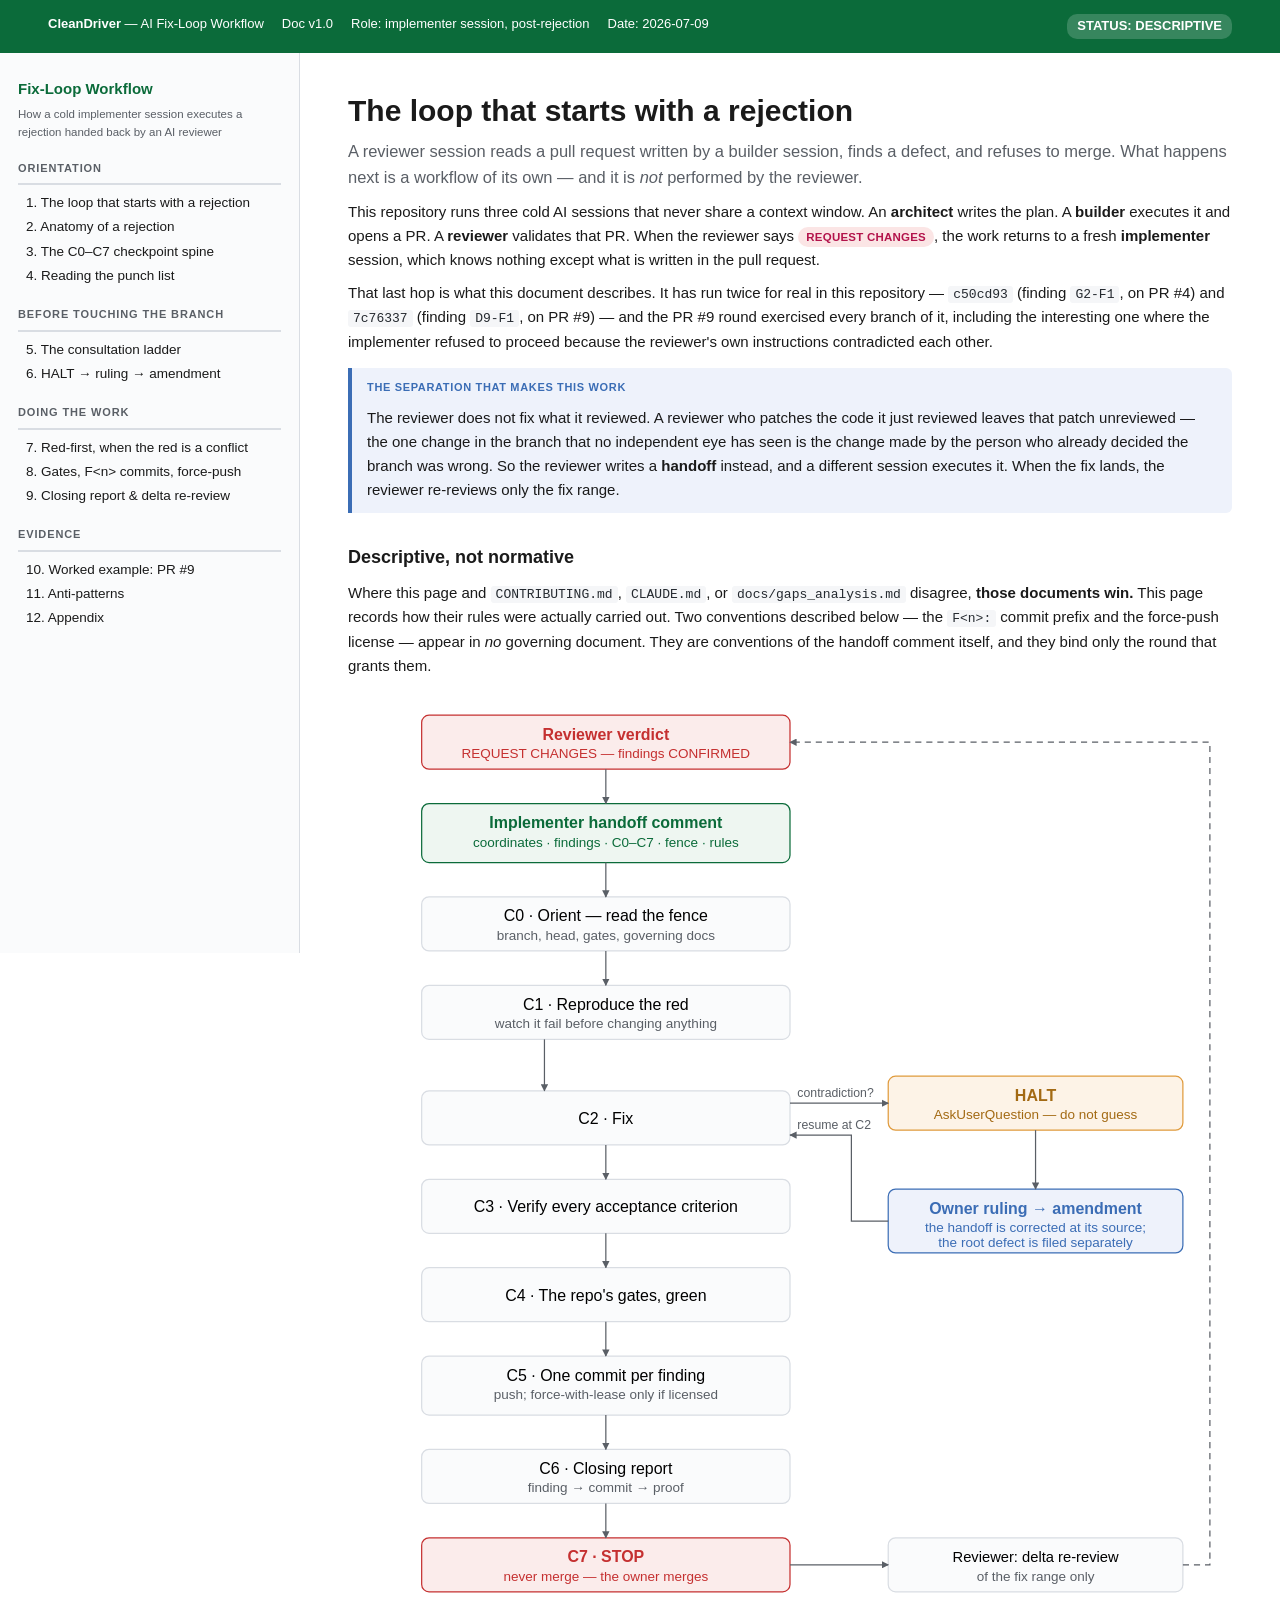
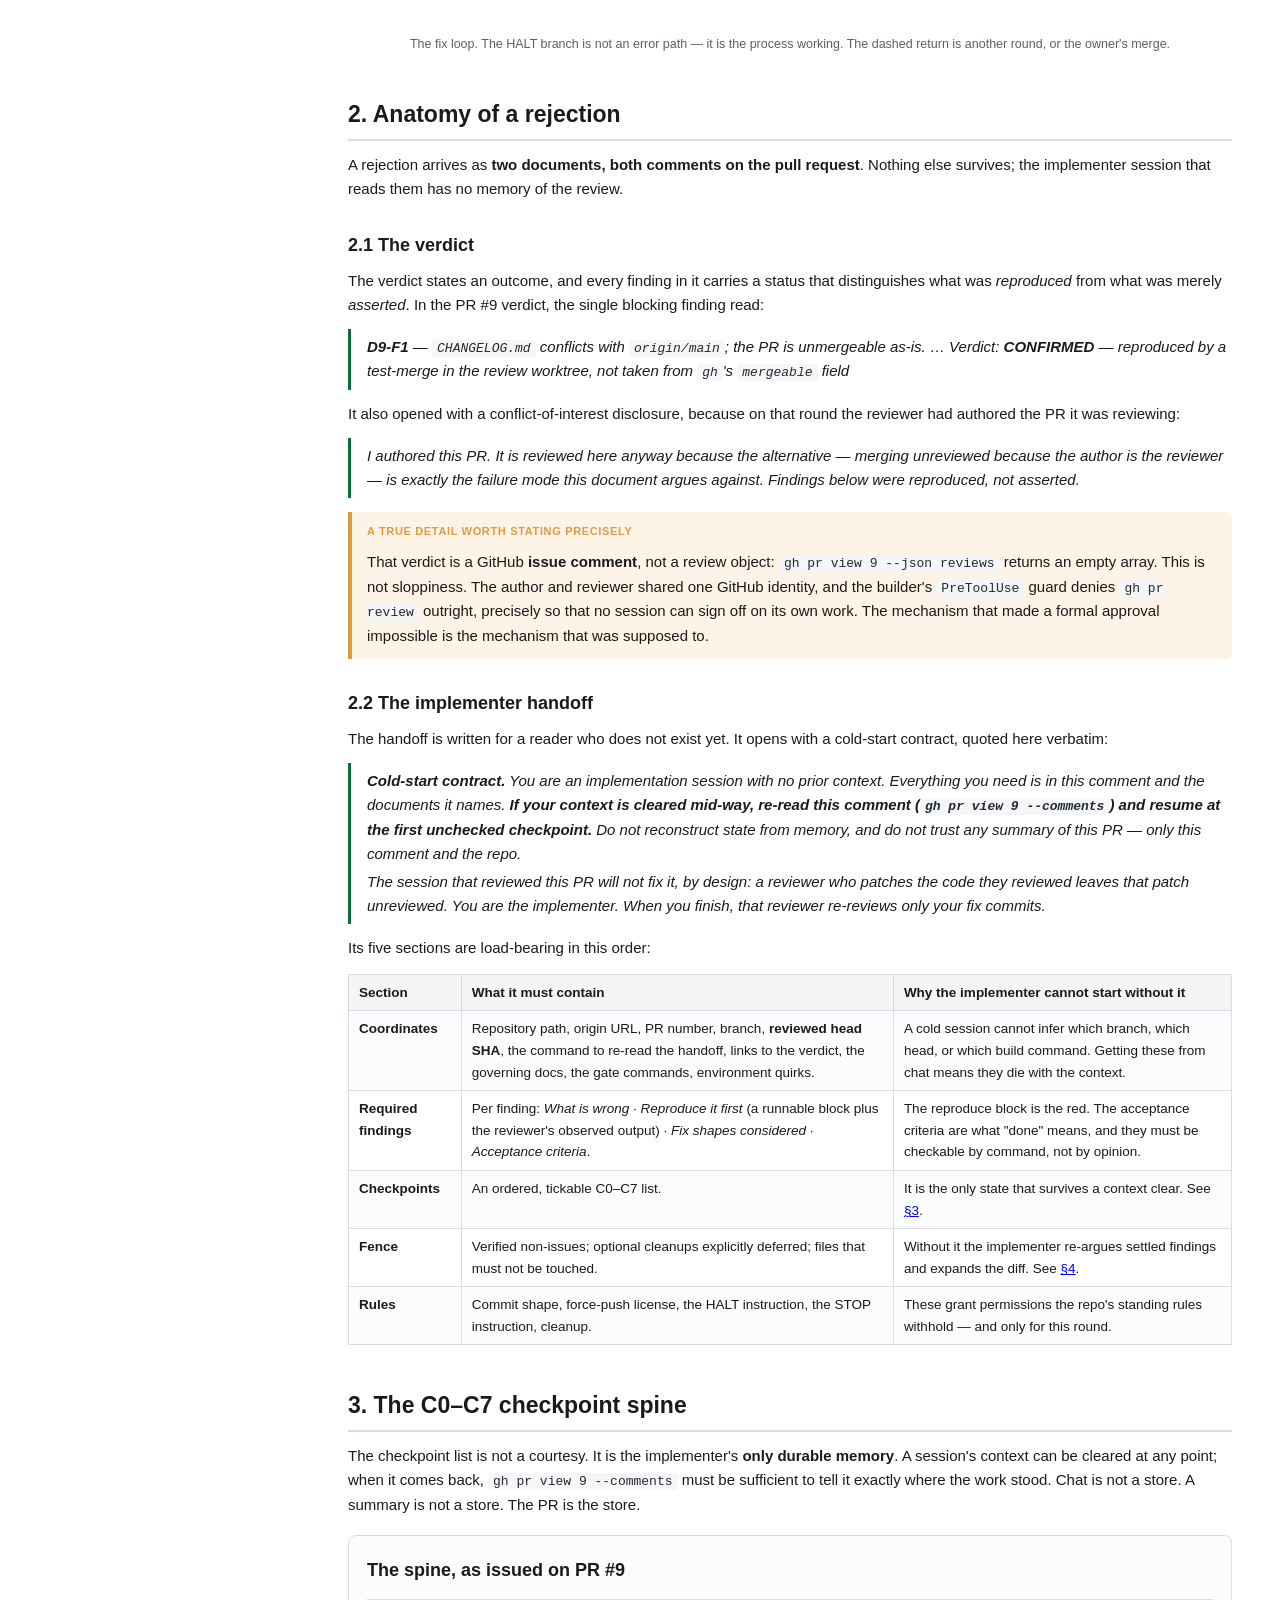
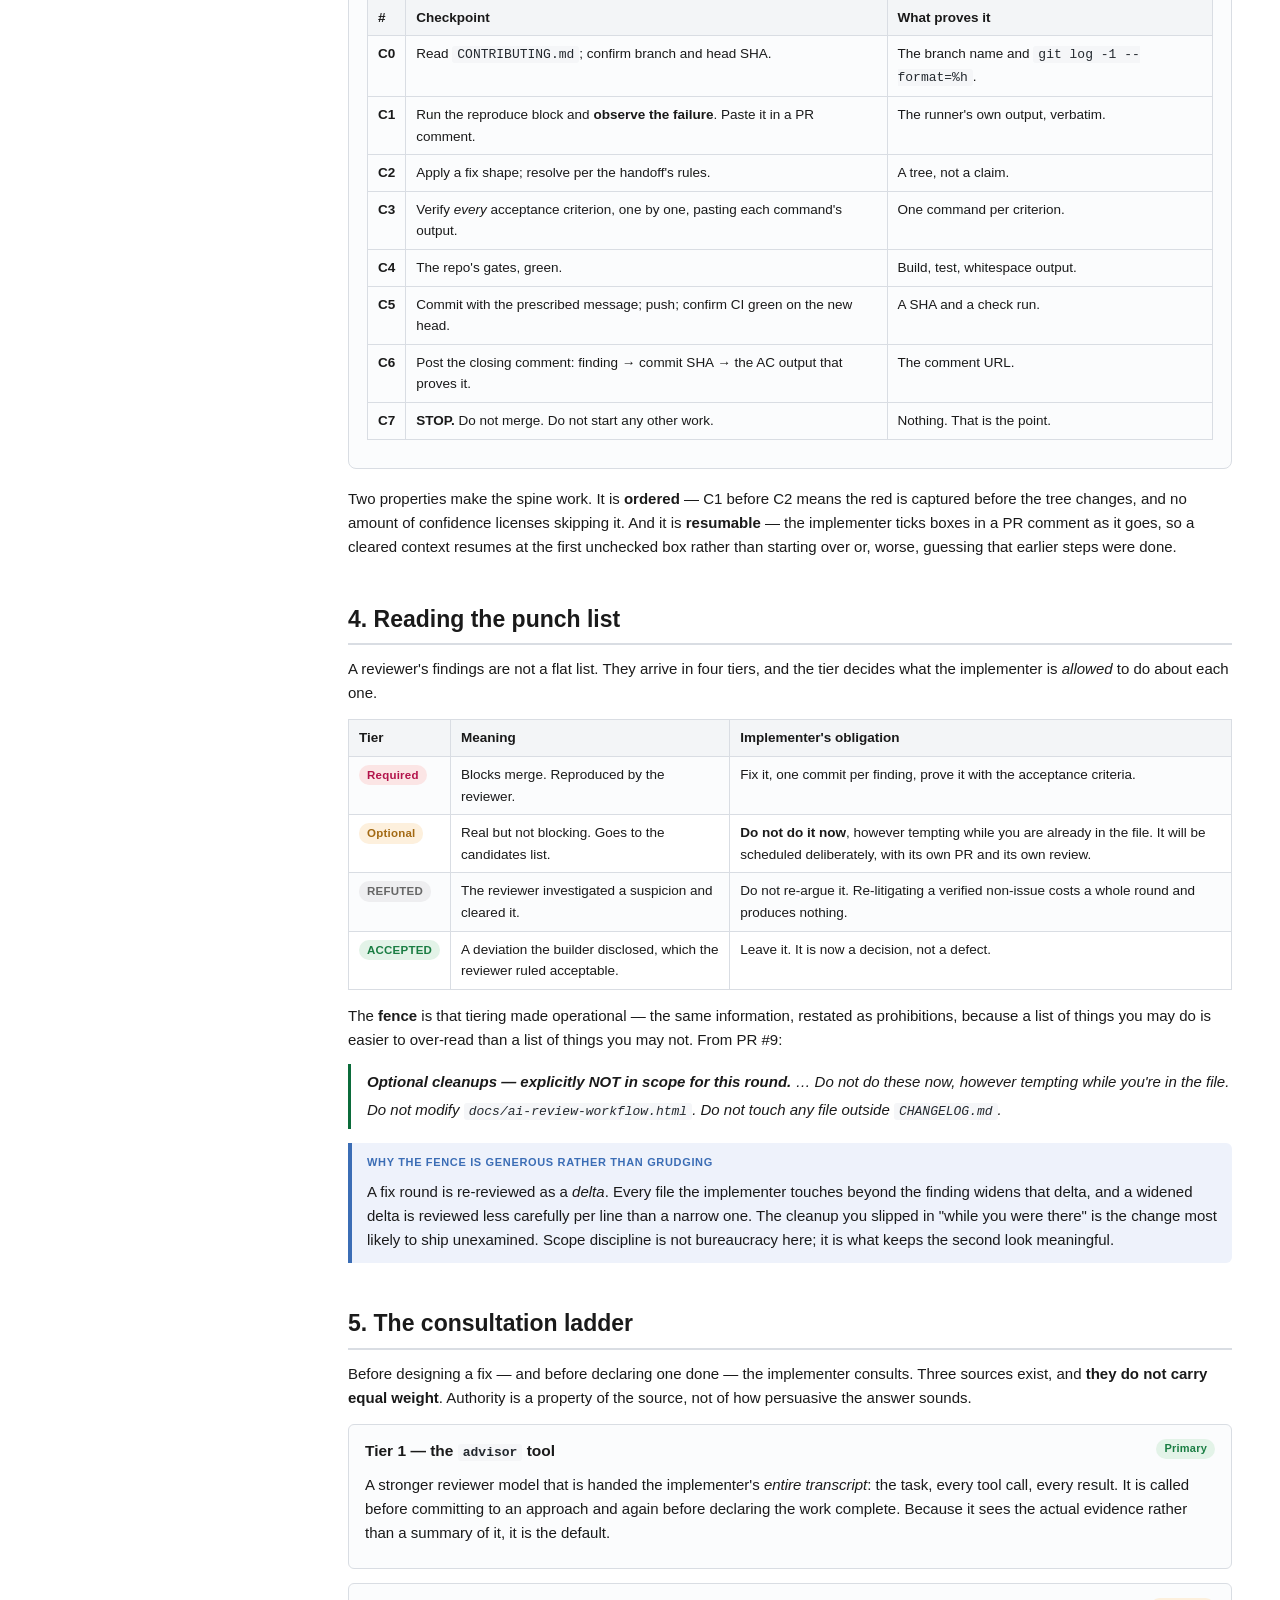
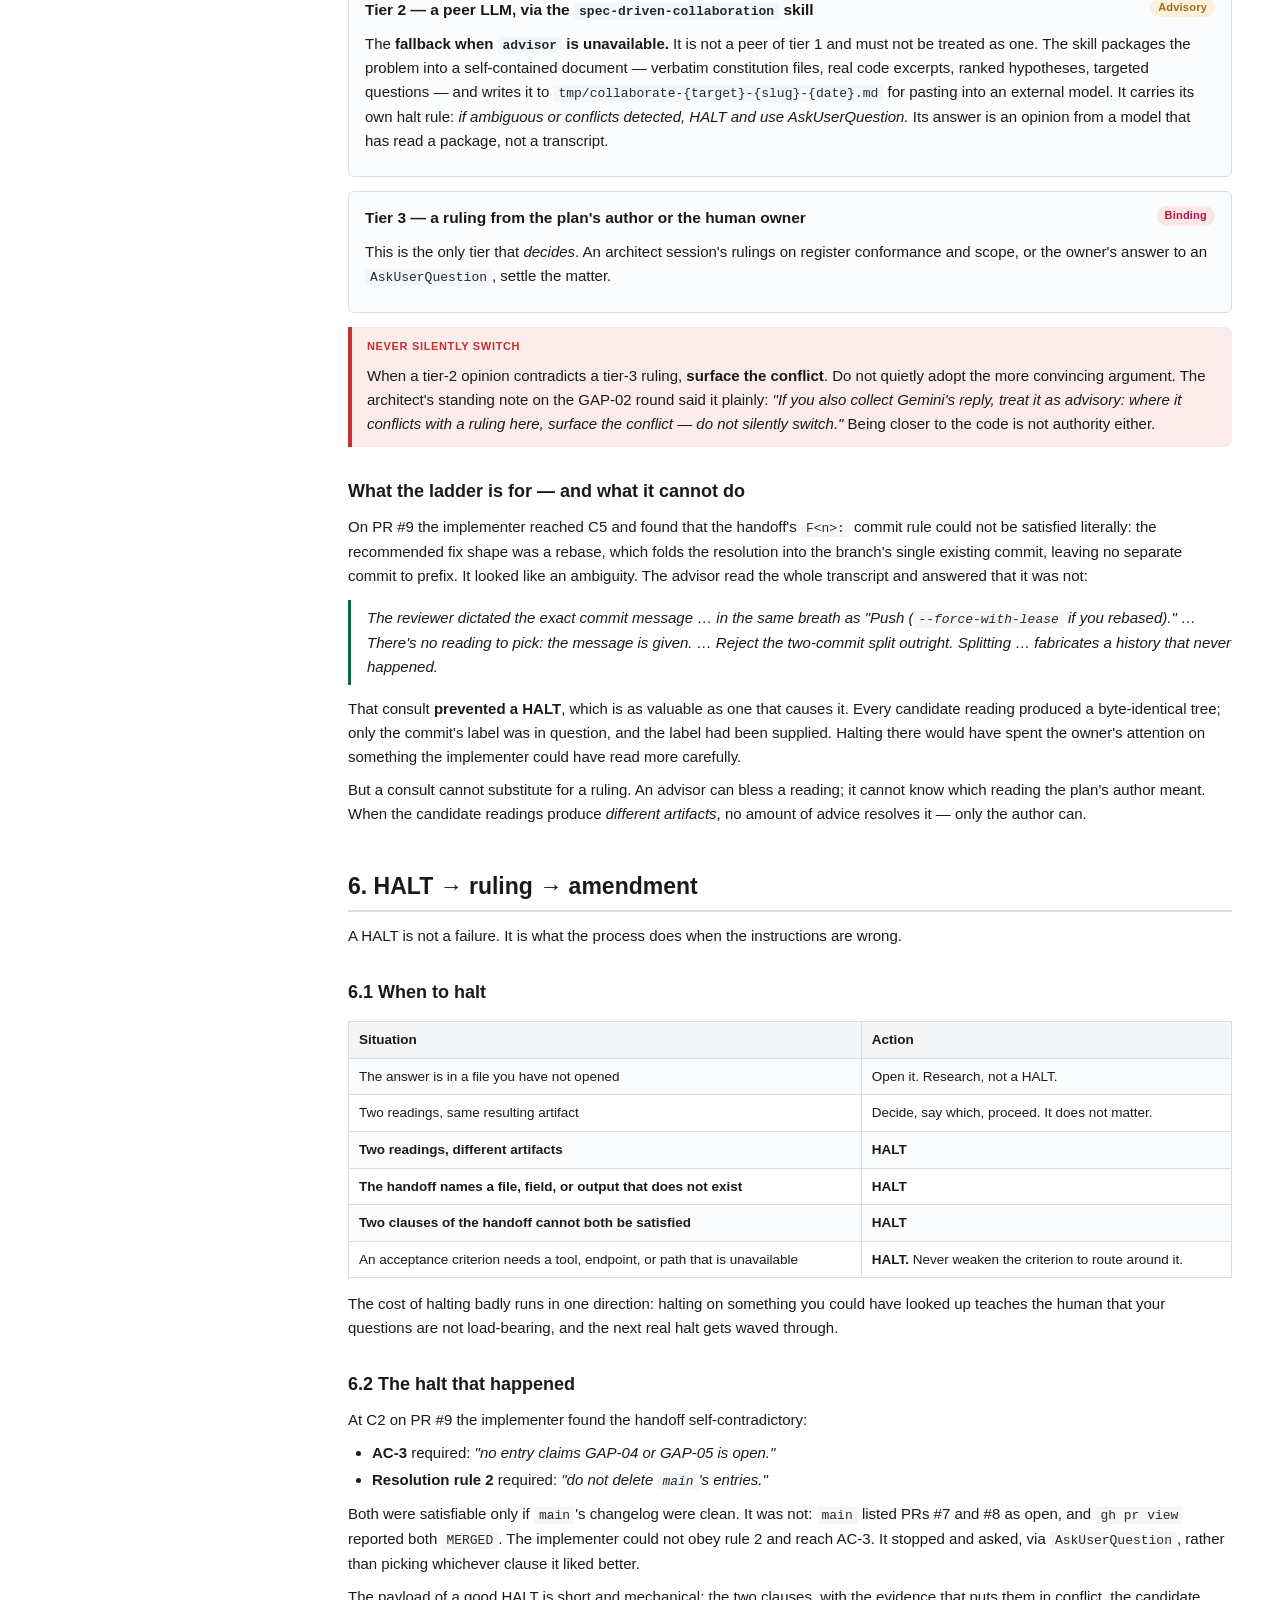
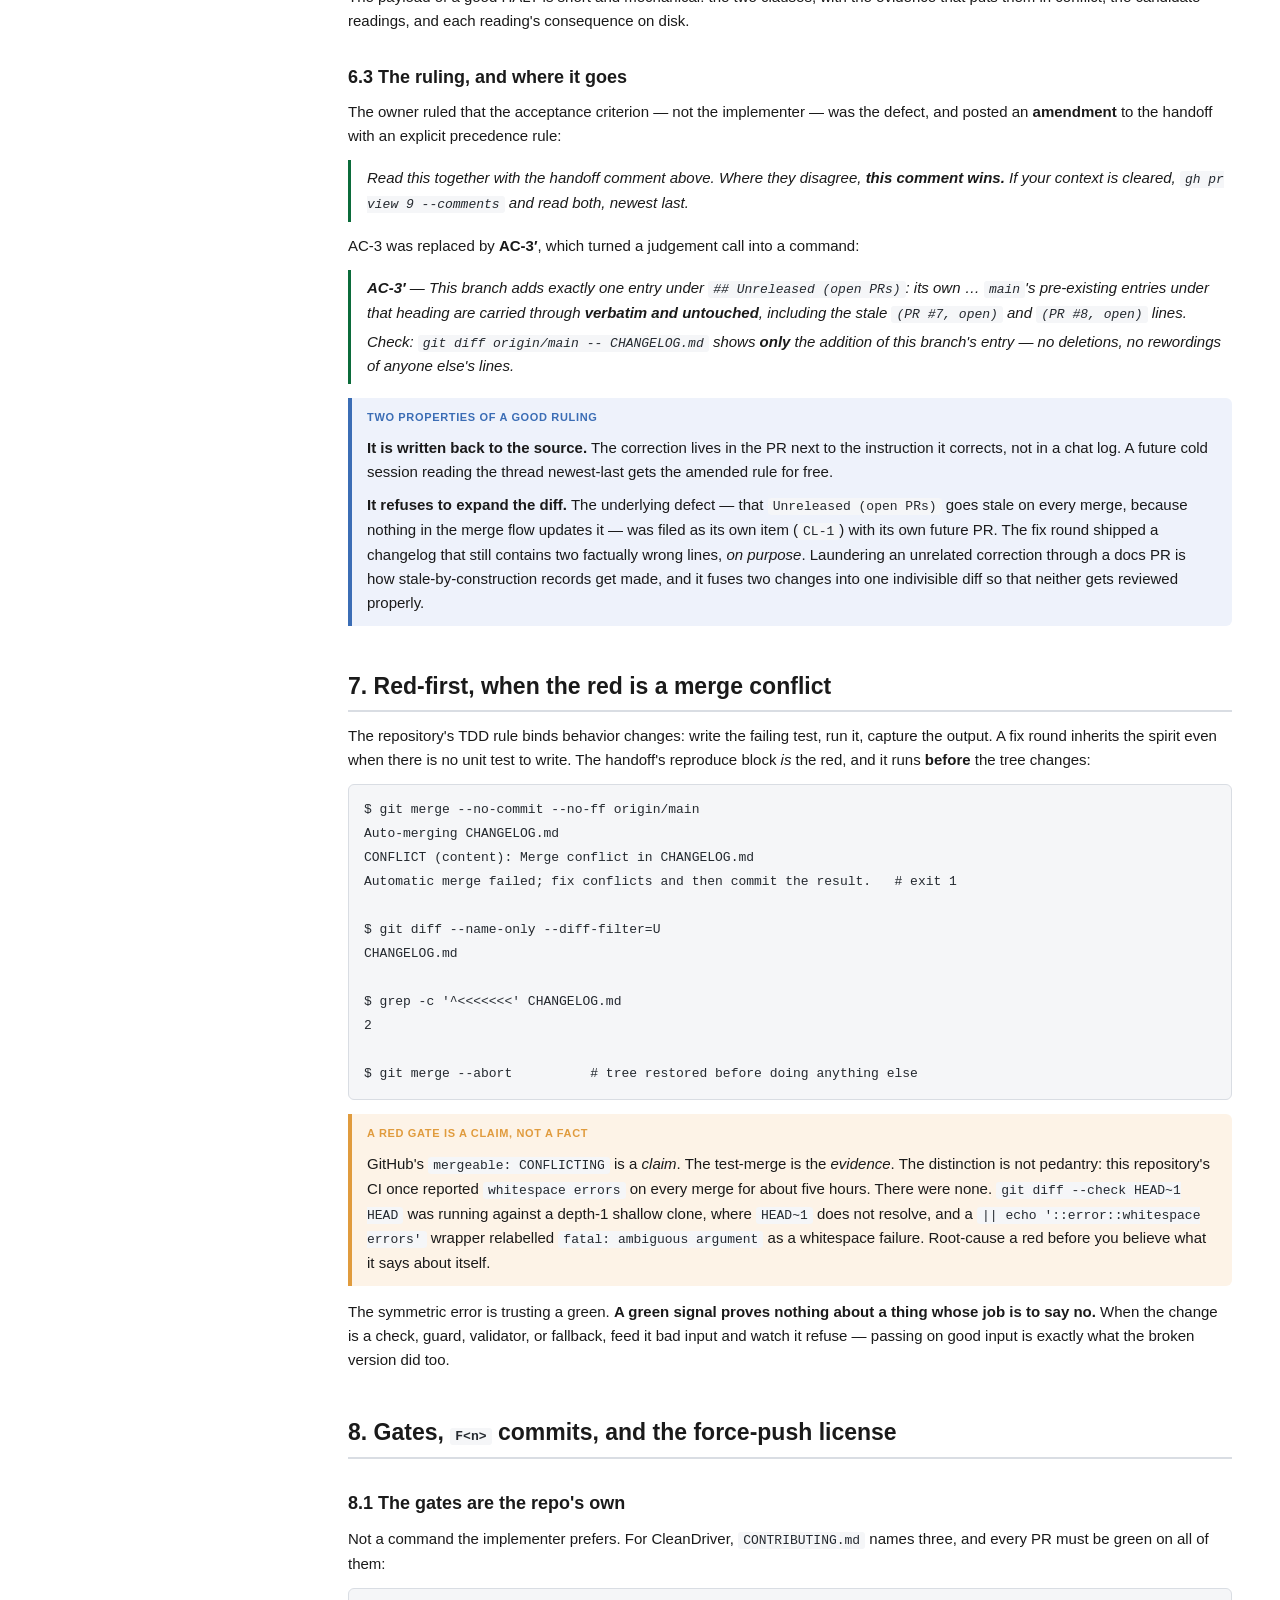
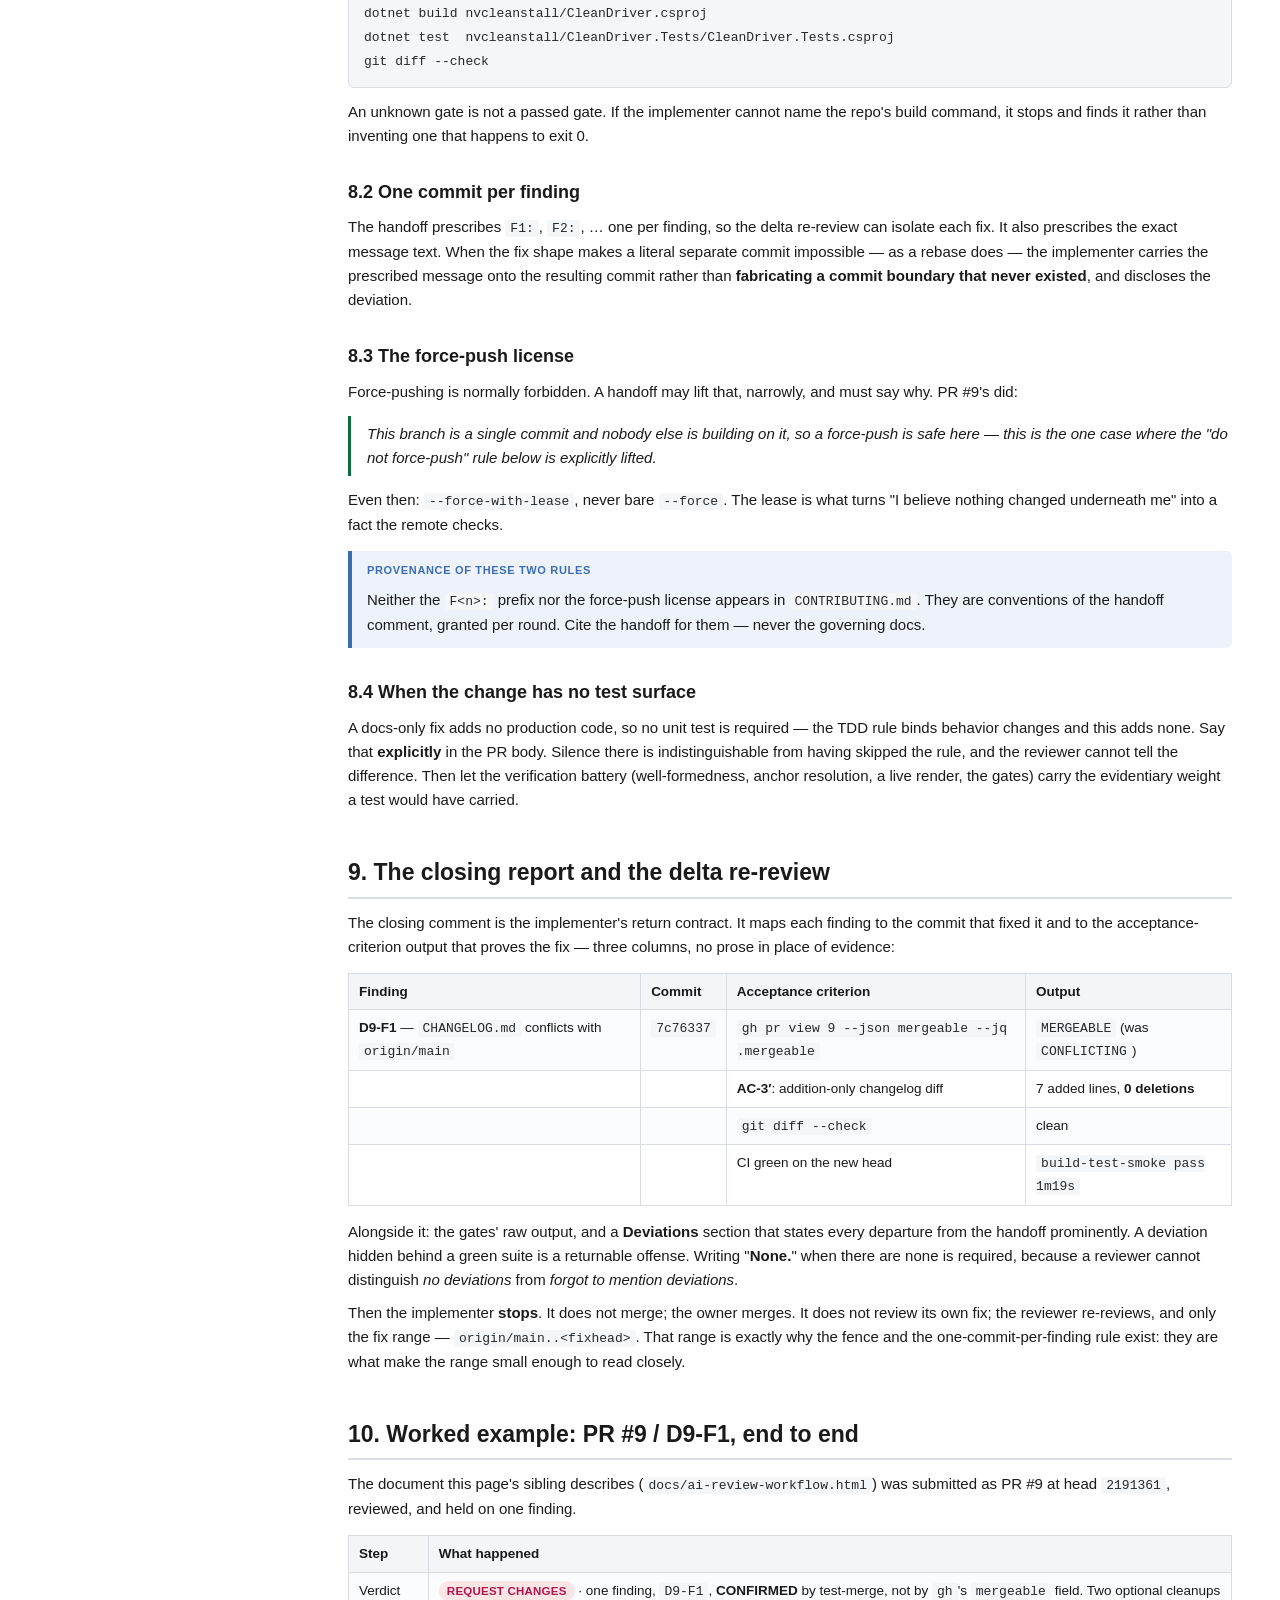
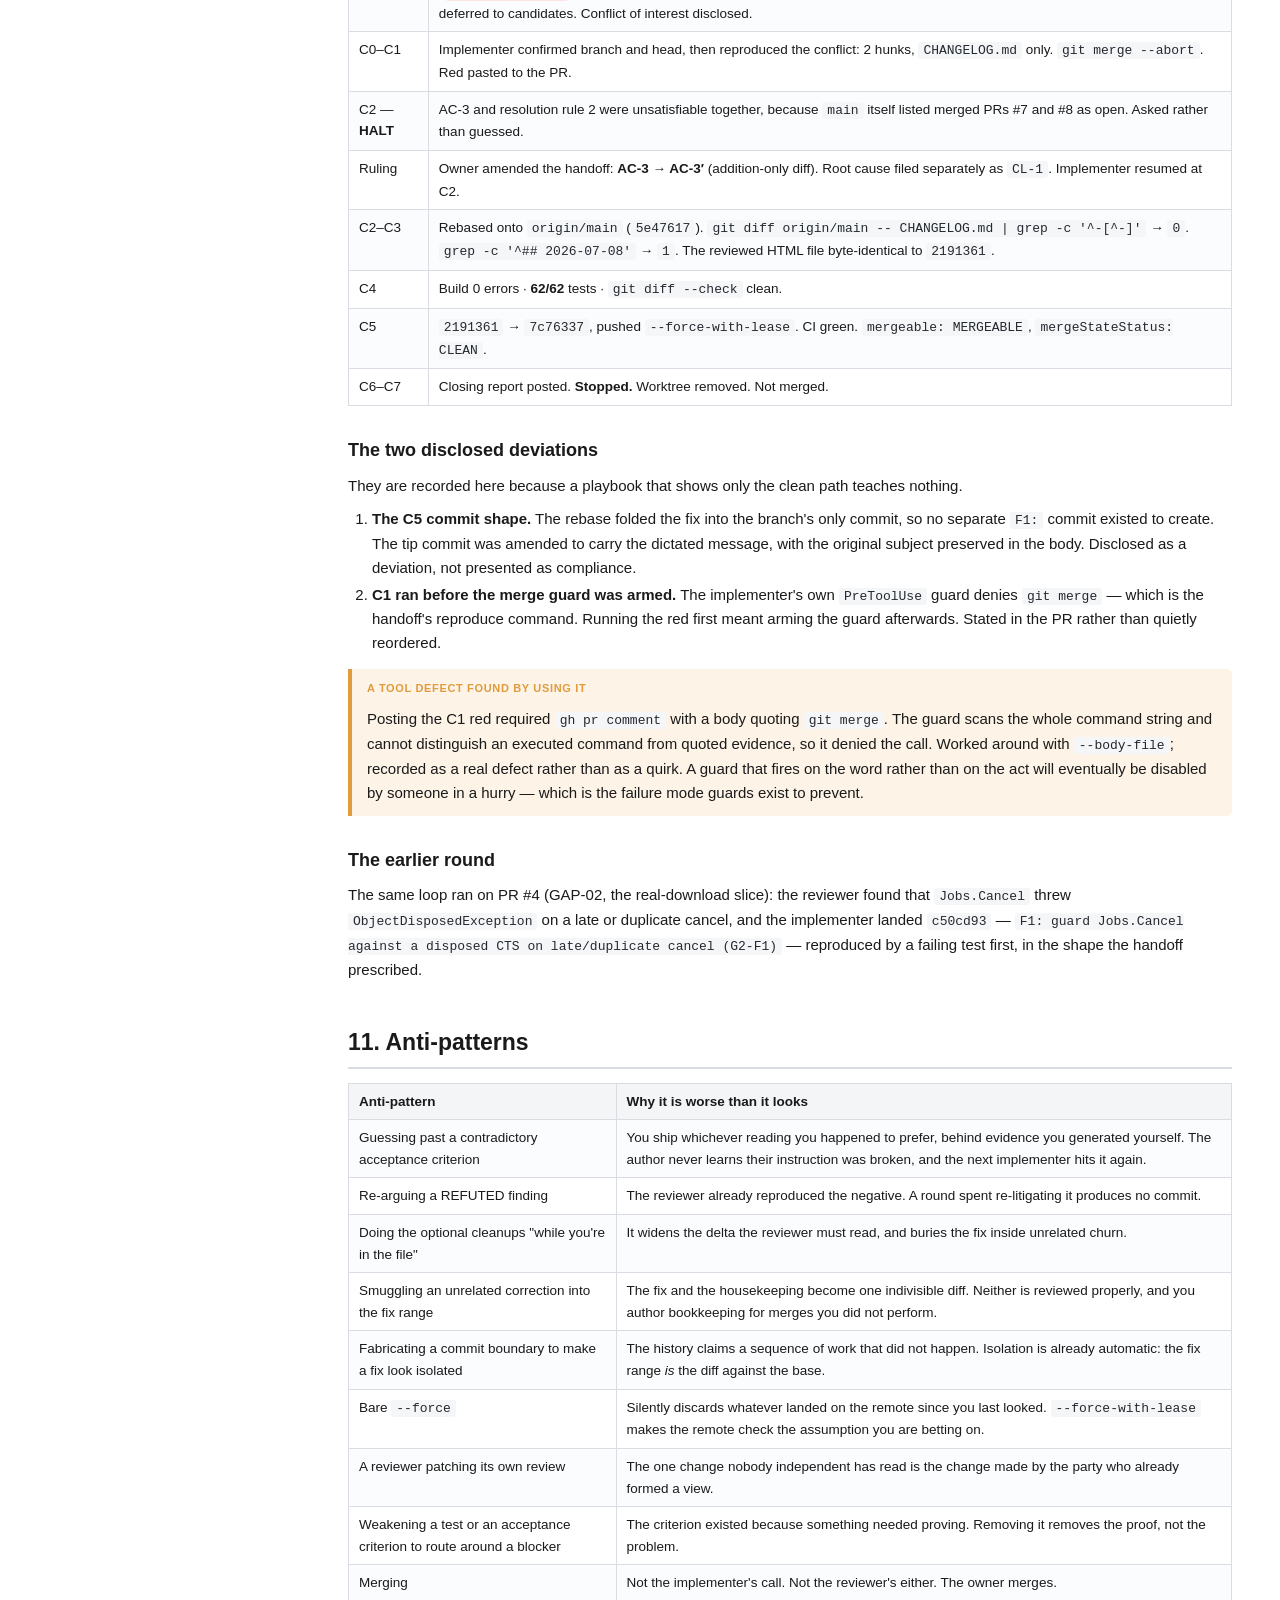
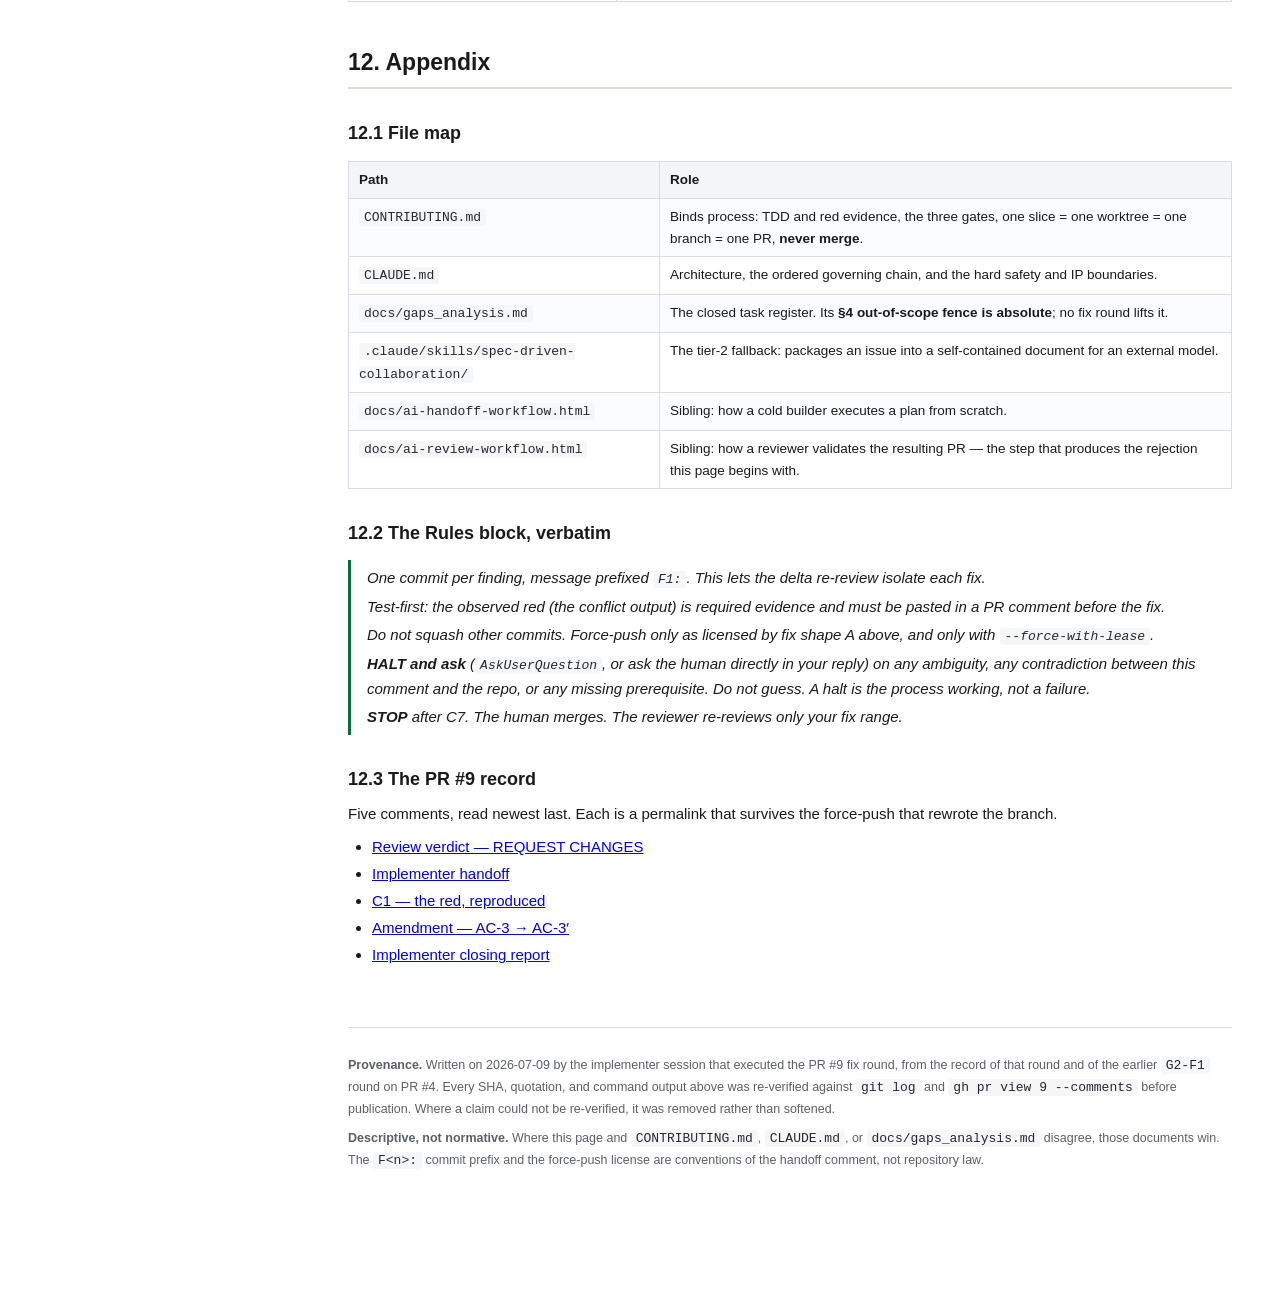
==== commit 12e2d2a5: "F2: the CI whitespace bug ran 5h10m, not 'for weeks' (D11-F2) The repository is one day old. e239a1f" ====
--- a/docs/ai-fix-loop-workflow.html
+++ b/docs/ai-fix-loop-workflow.html
@@ -453,7 +453,7 @@
 
 <div class="callout warn">
   <span class="lbl">A red gate is a claim, not a fact</span>
-  <p>GitHub's <code class="inline">mergeable: CONFLICTING</code> is a <em>claim</em>. The test-merge is the <em>evidence</em>. The distinction is not pedantry: this repository's CI once reported <code class="inline">whitespace errors</code> on every merge for weeks. There were none. <code class="inline">git diff --check HEAD~1 HEAD</code> was running against a depth-1 shallow clone, where <code class="inline">HEAD~1</code> does not resolve, and a <code class="inline">|| echo '::error::whitespace errors'</code> wrapper relabelled <code class="inline">fatal: ambiguous argument</code> as a whitespace failure. Root-cause a red before you believe what it says about itself.</p>
+  <p>GitHub's <code class="inline">mergeable: CONFLICTING</code> is a <em>claim</em>. The test-merge is the <em>evidence</em>. The distinction is not pedantry: this repository's CI once reported <code class="inline">whitespace errors</code> on every merge for about five hours. There were none. <code class="inline">git diff --check HEAD~1 HEAD</code> was running against a depth-1 shallow clone, where <code class="inline">HEAD~1</code> does not resolve, and a <code class="inline">|| echo '::error::whitespace errors'</code> wrapper relabelled <code class="inline">fatal: ambiguous argument</code> as a whitespace failure. Root-cause a red before you believe what it says about itself.</p>
 </div>
 
 <p>The symmetric error is trusting a green. <b>A green signal proves nothing about a thing whose job is to say no.</b> When the change is a check, guard, validator, or fallback, feed it bad input and watch it refuse — passing on good input is exactly what the broken version did too.</p>
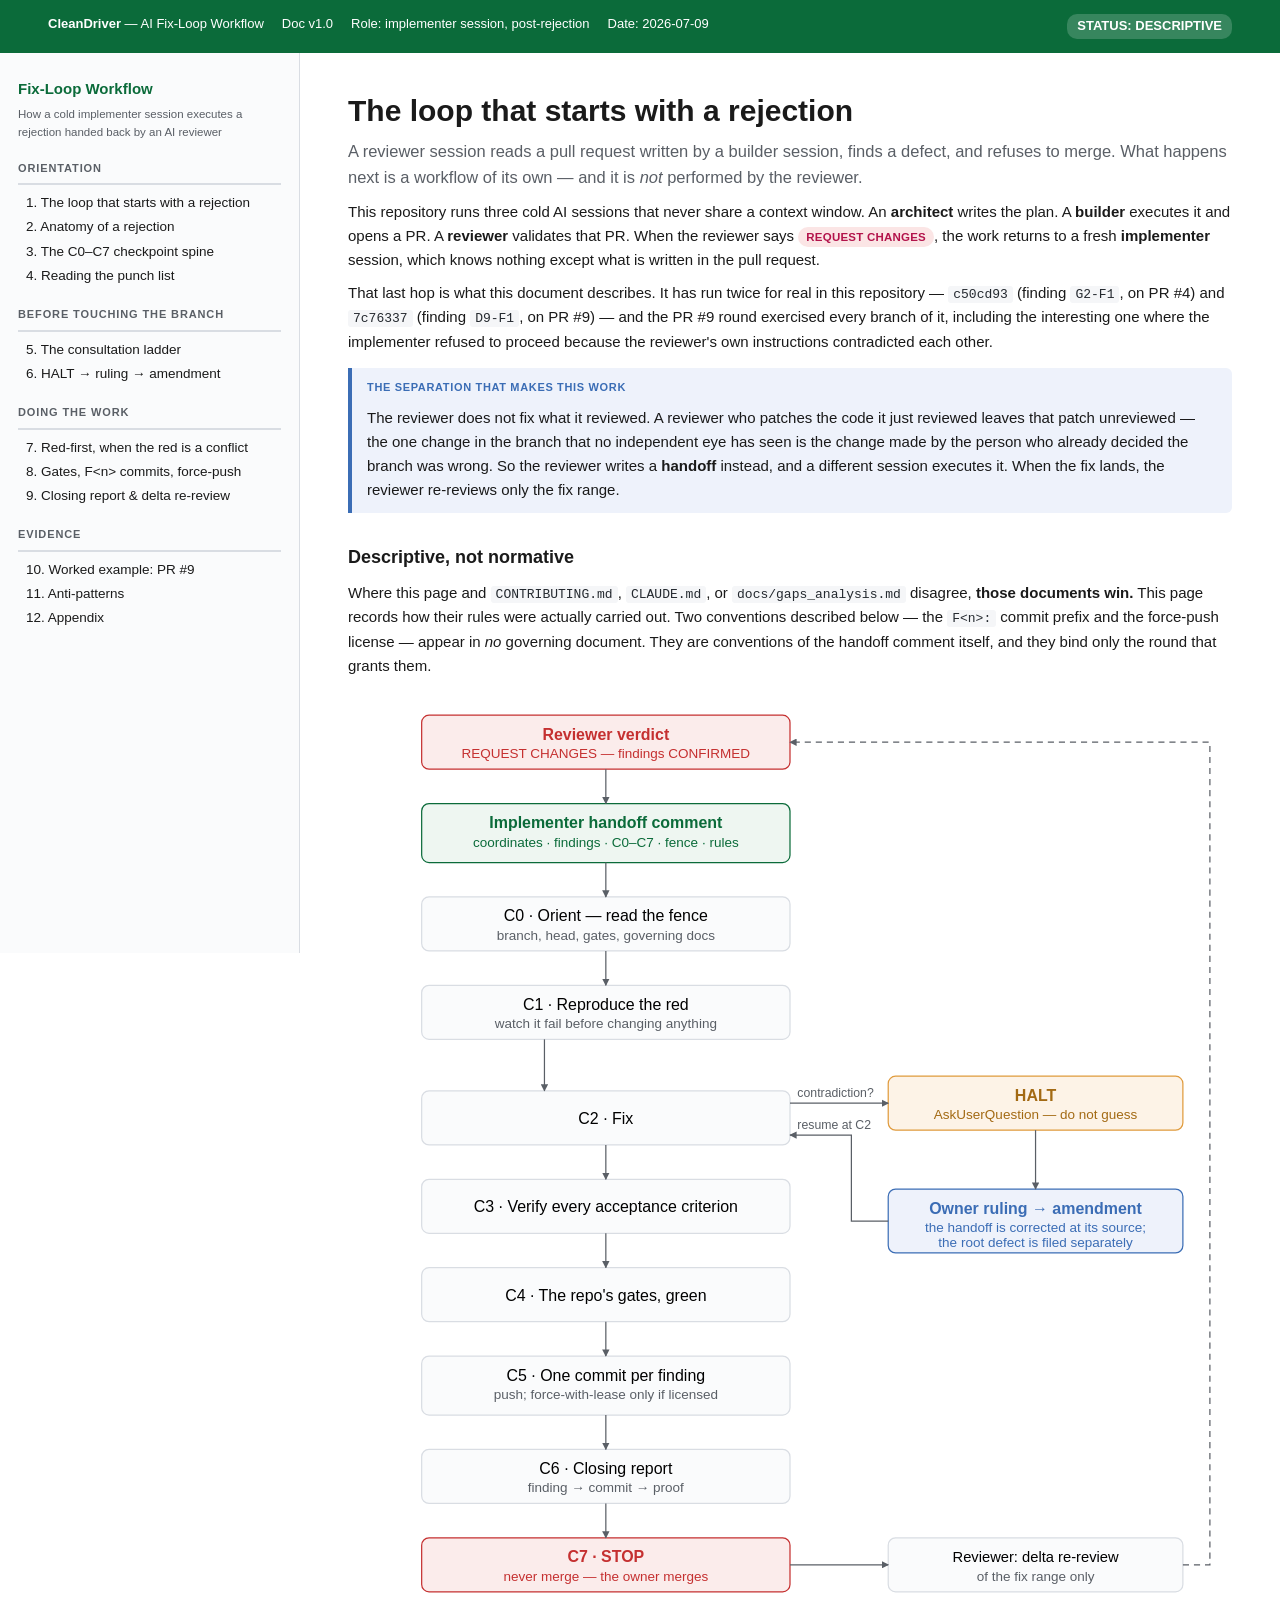
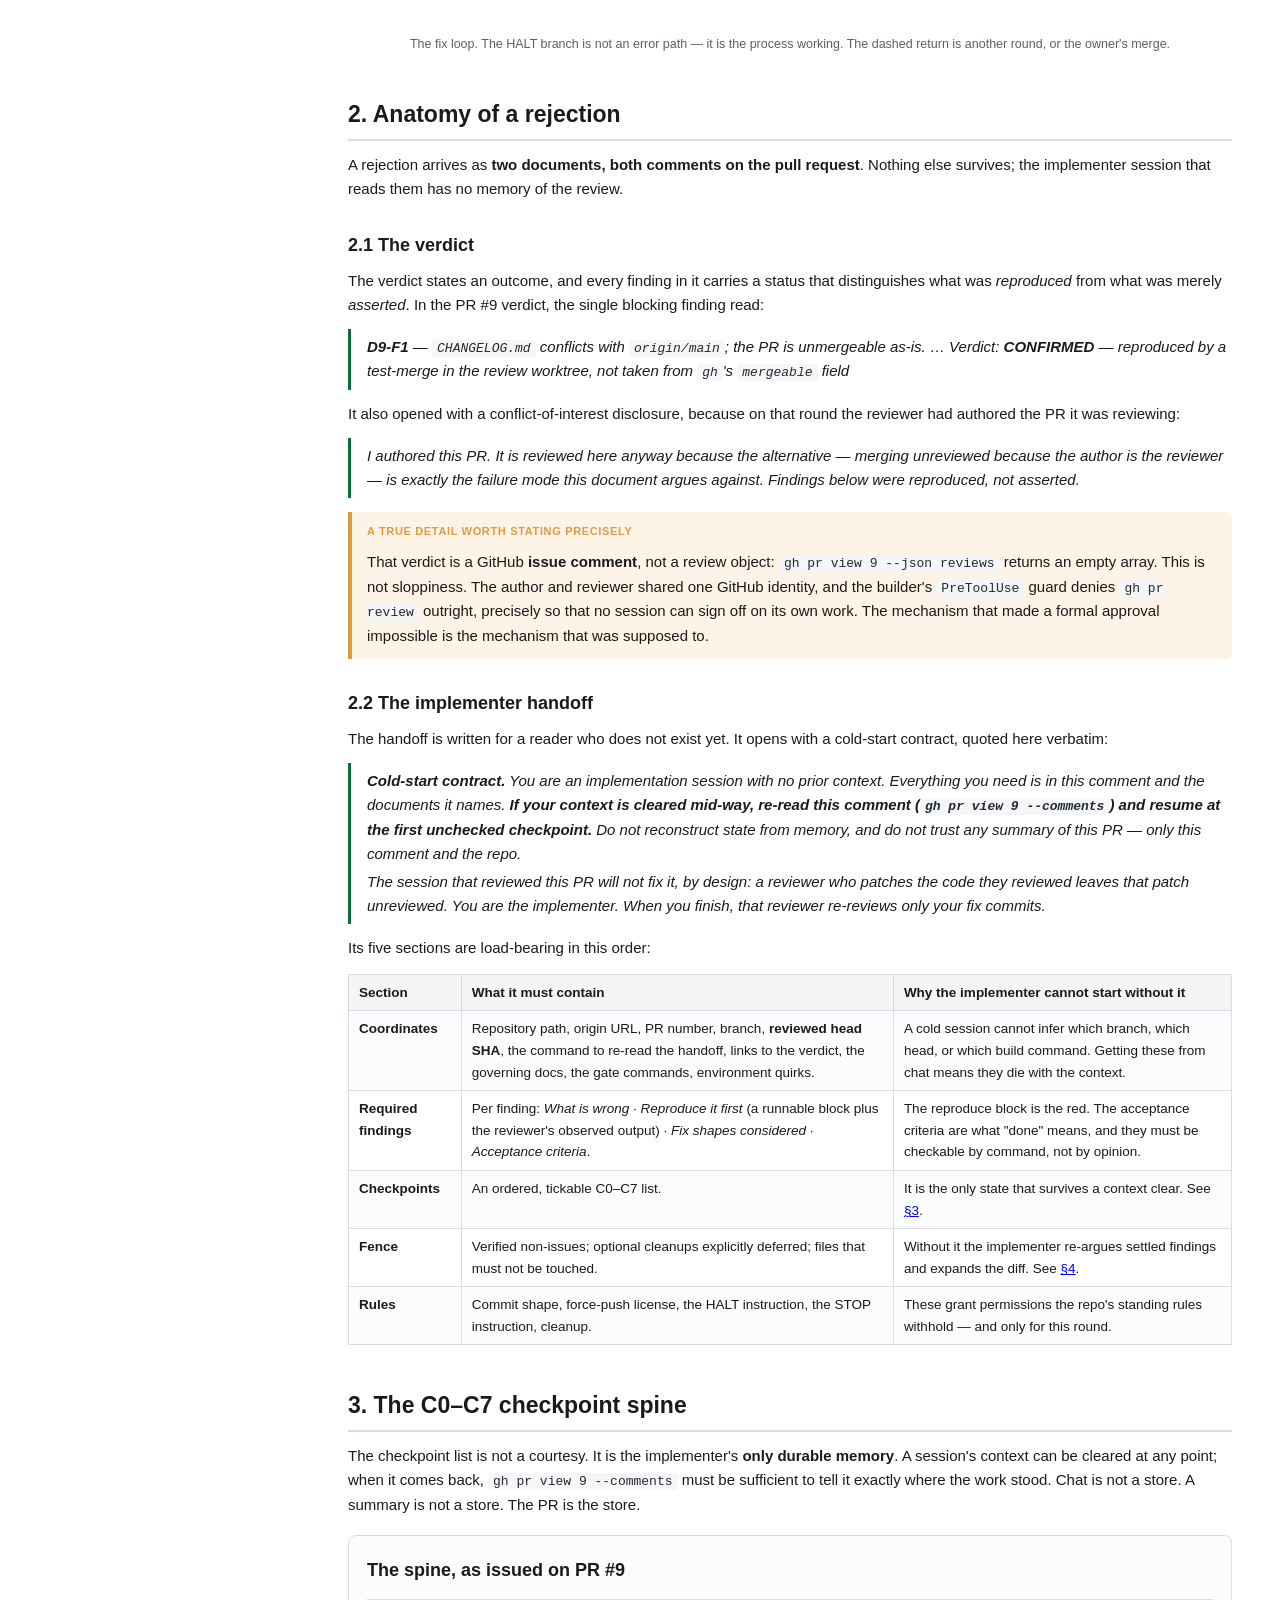
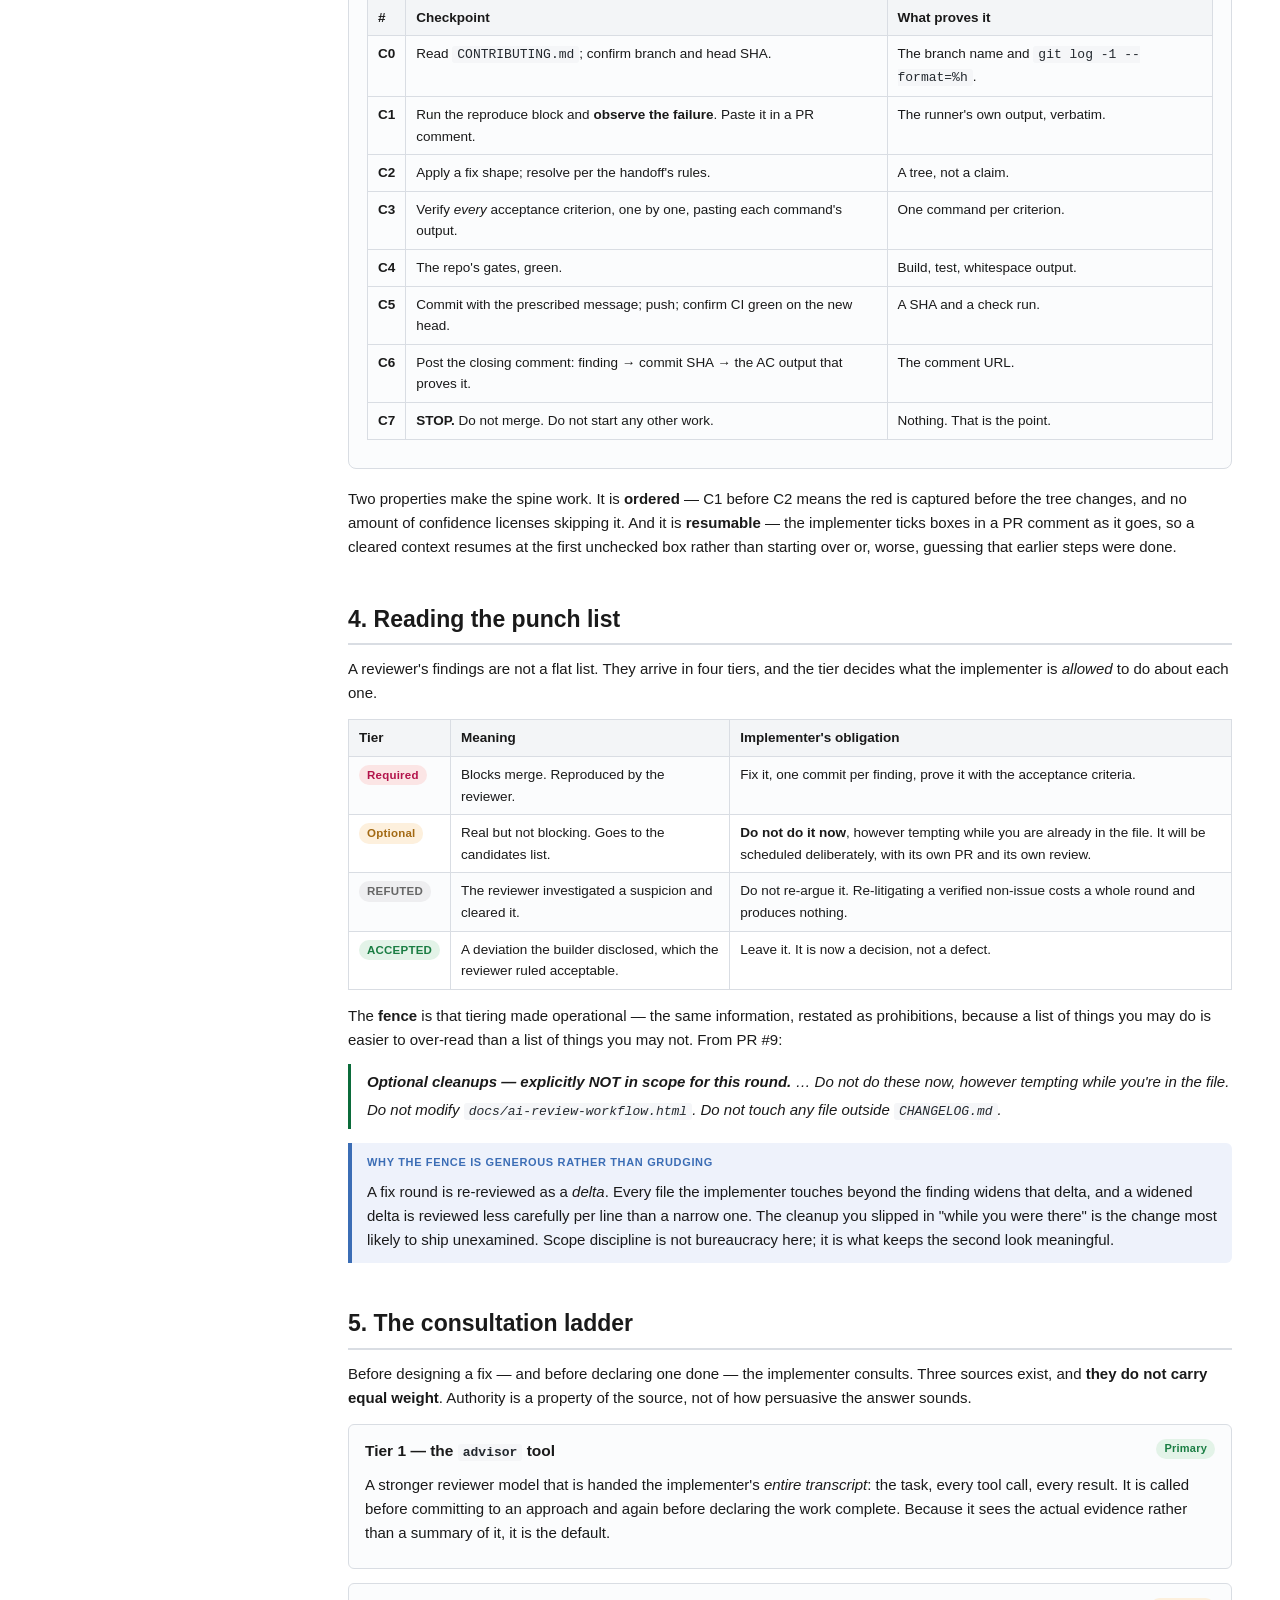
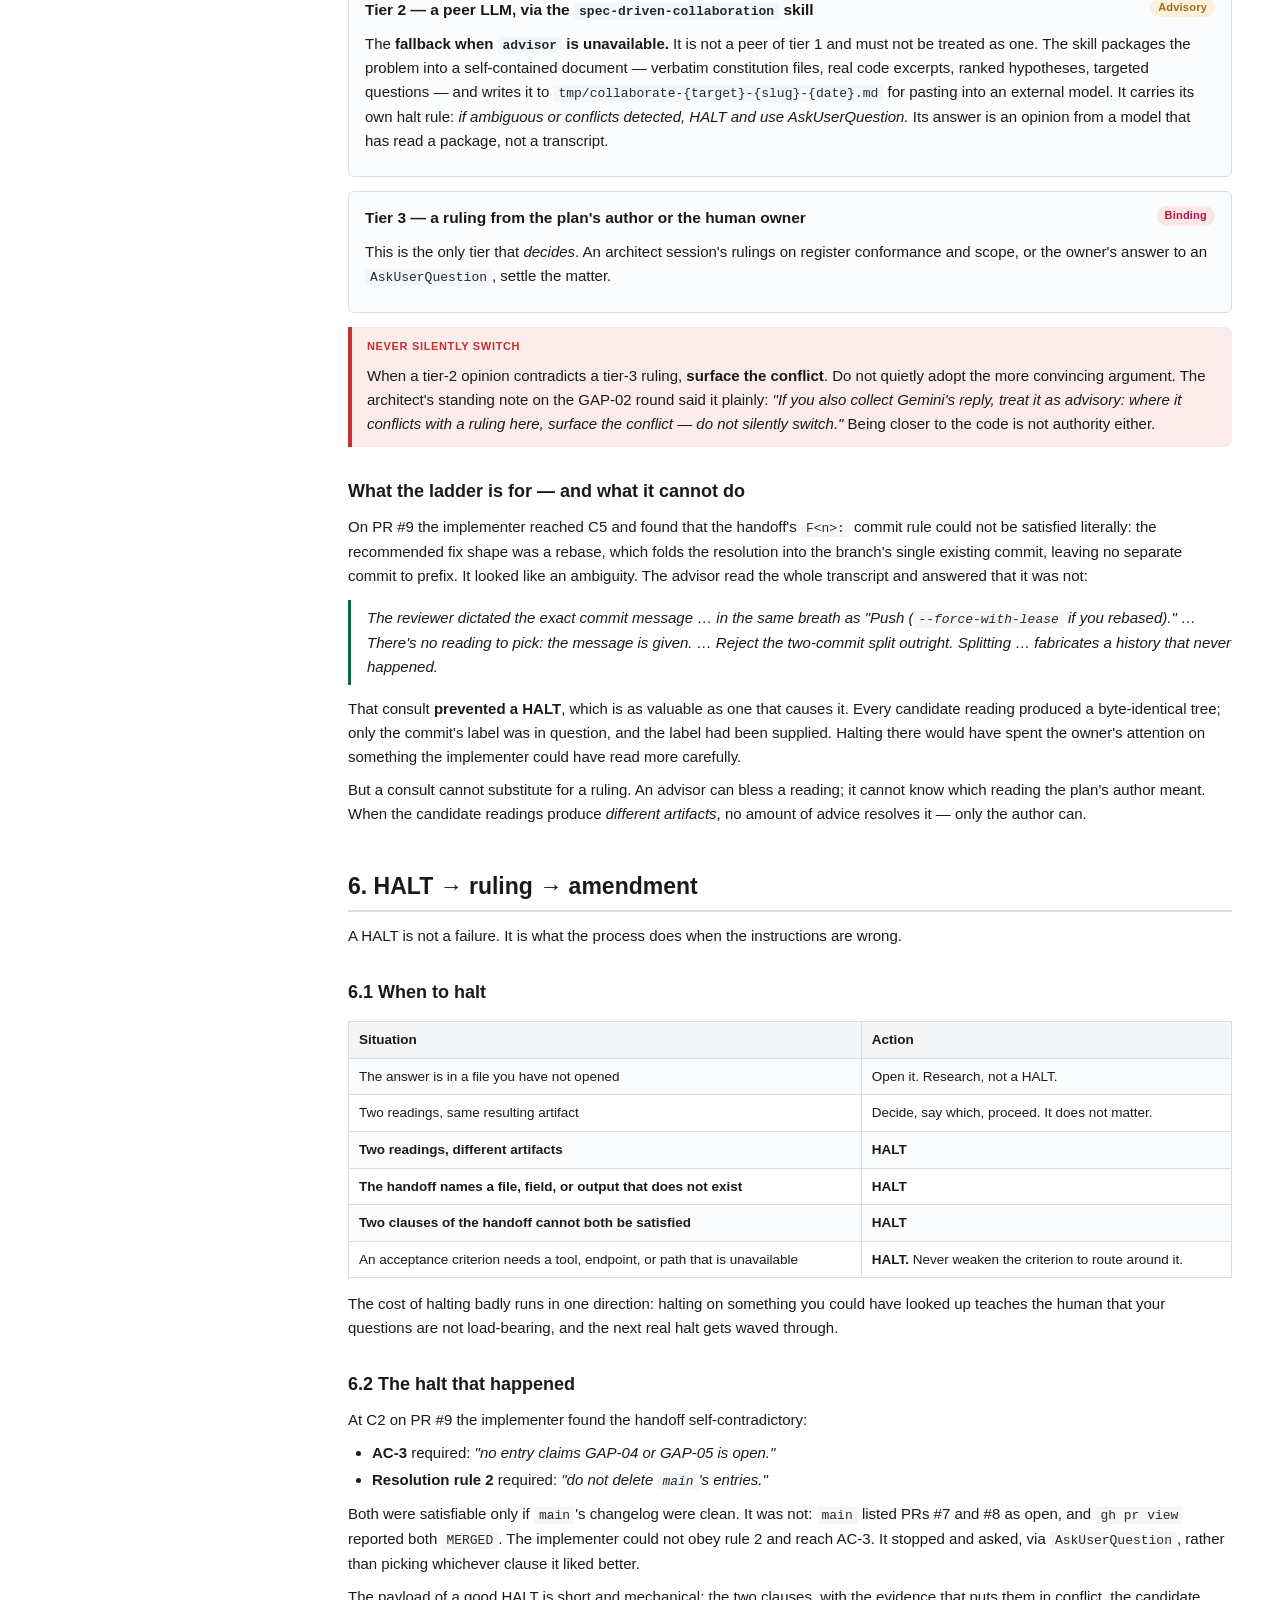
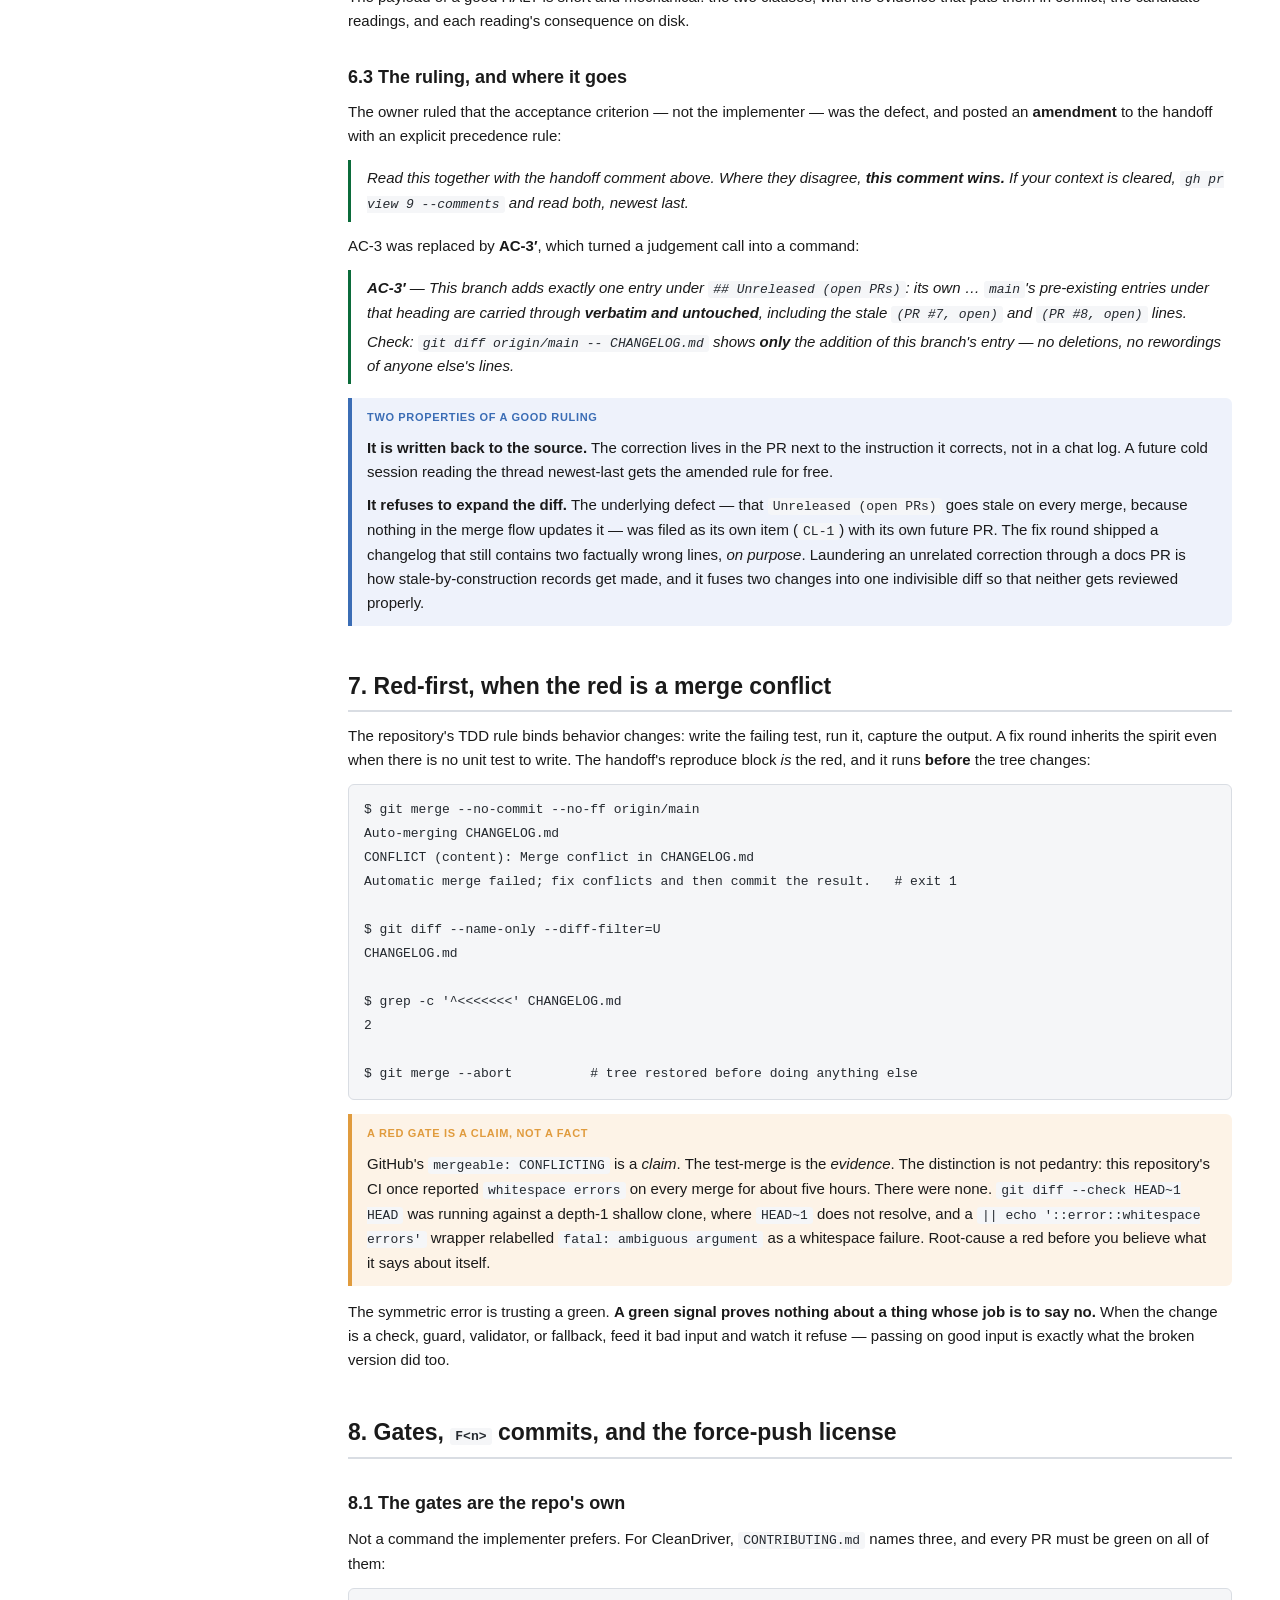
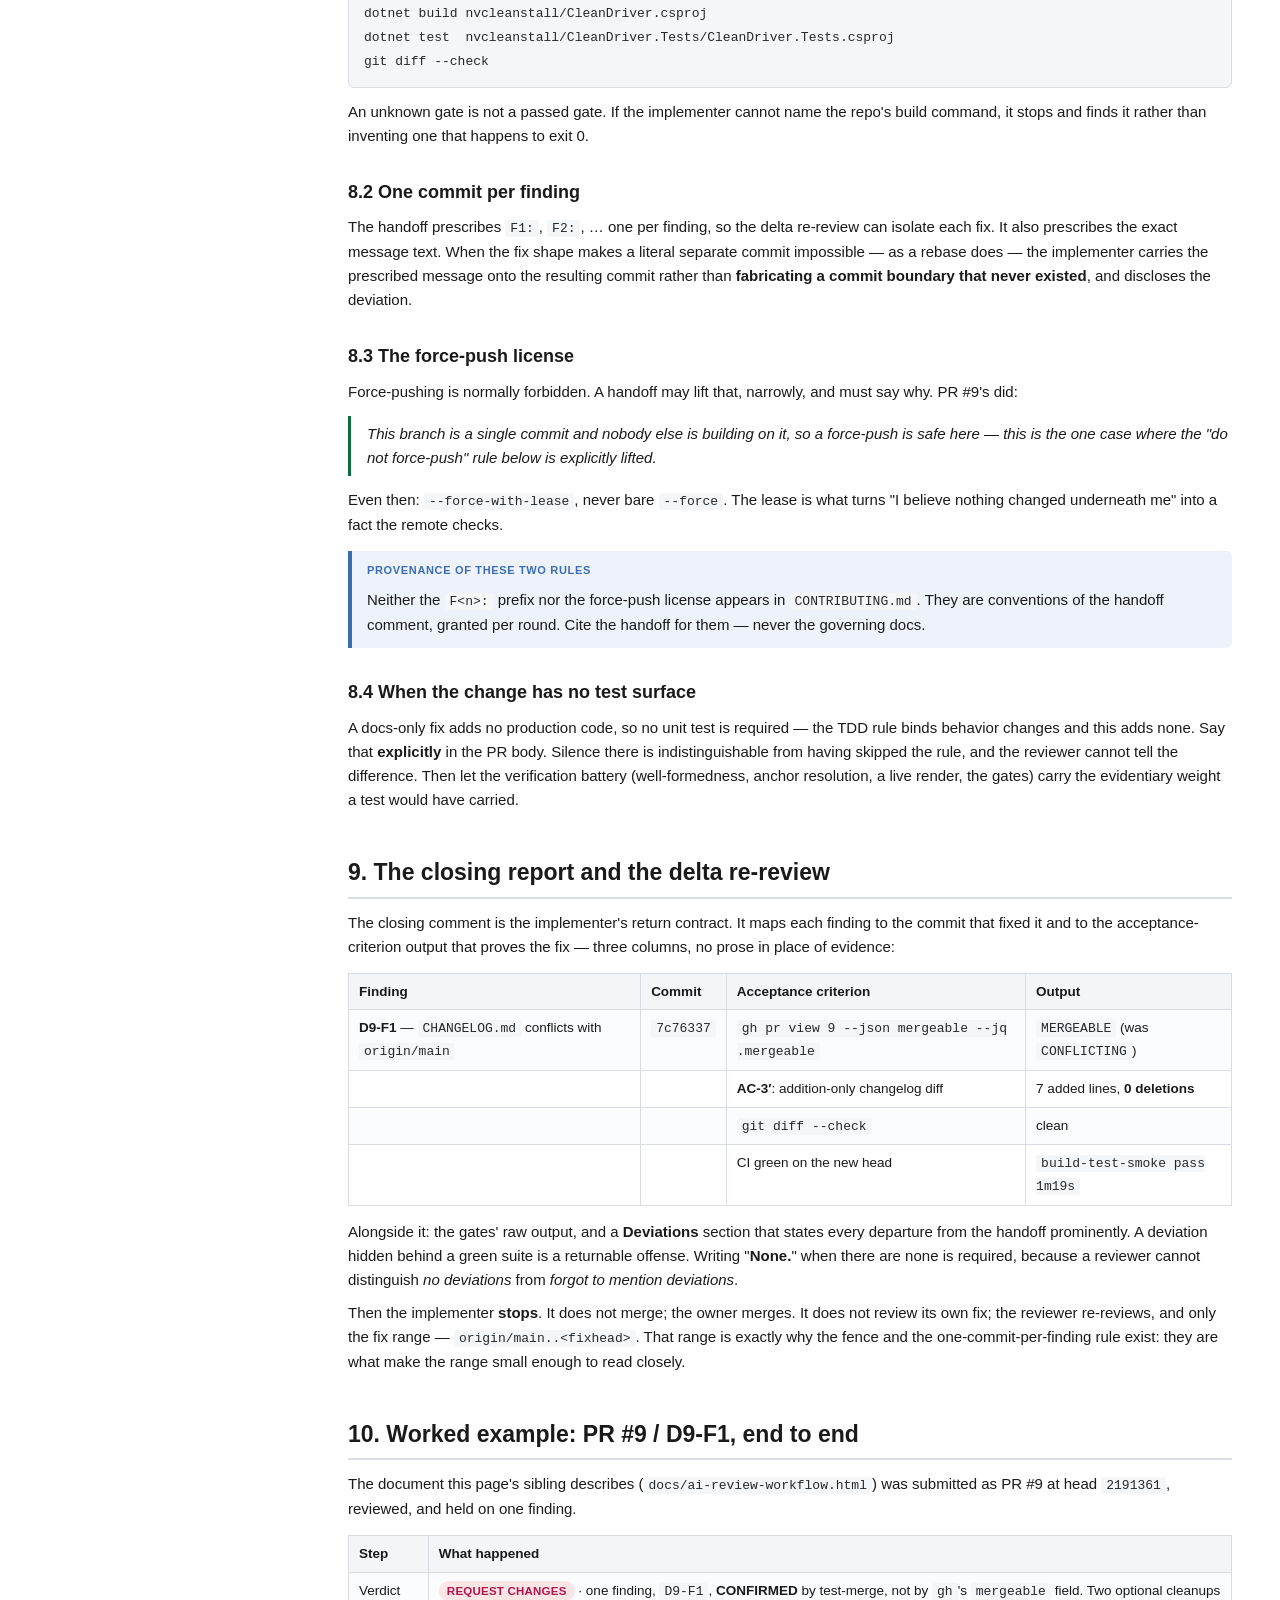
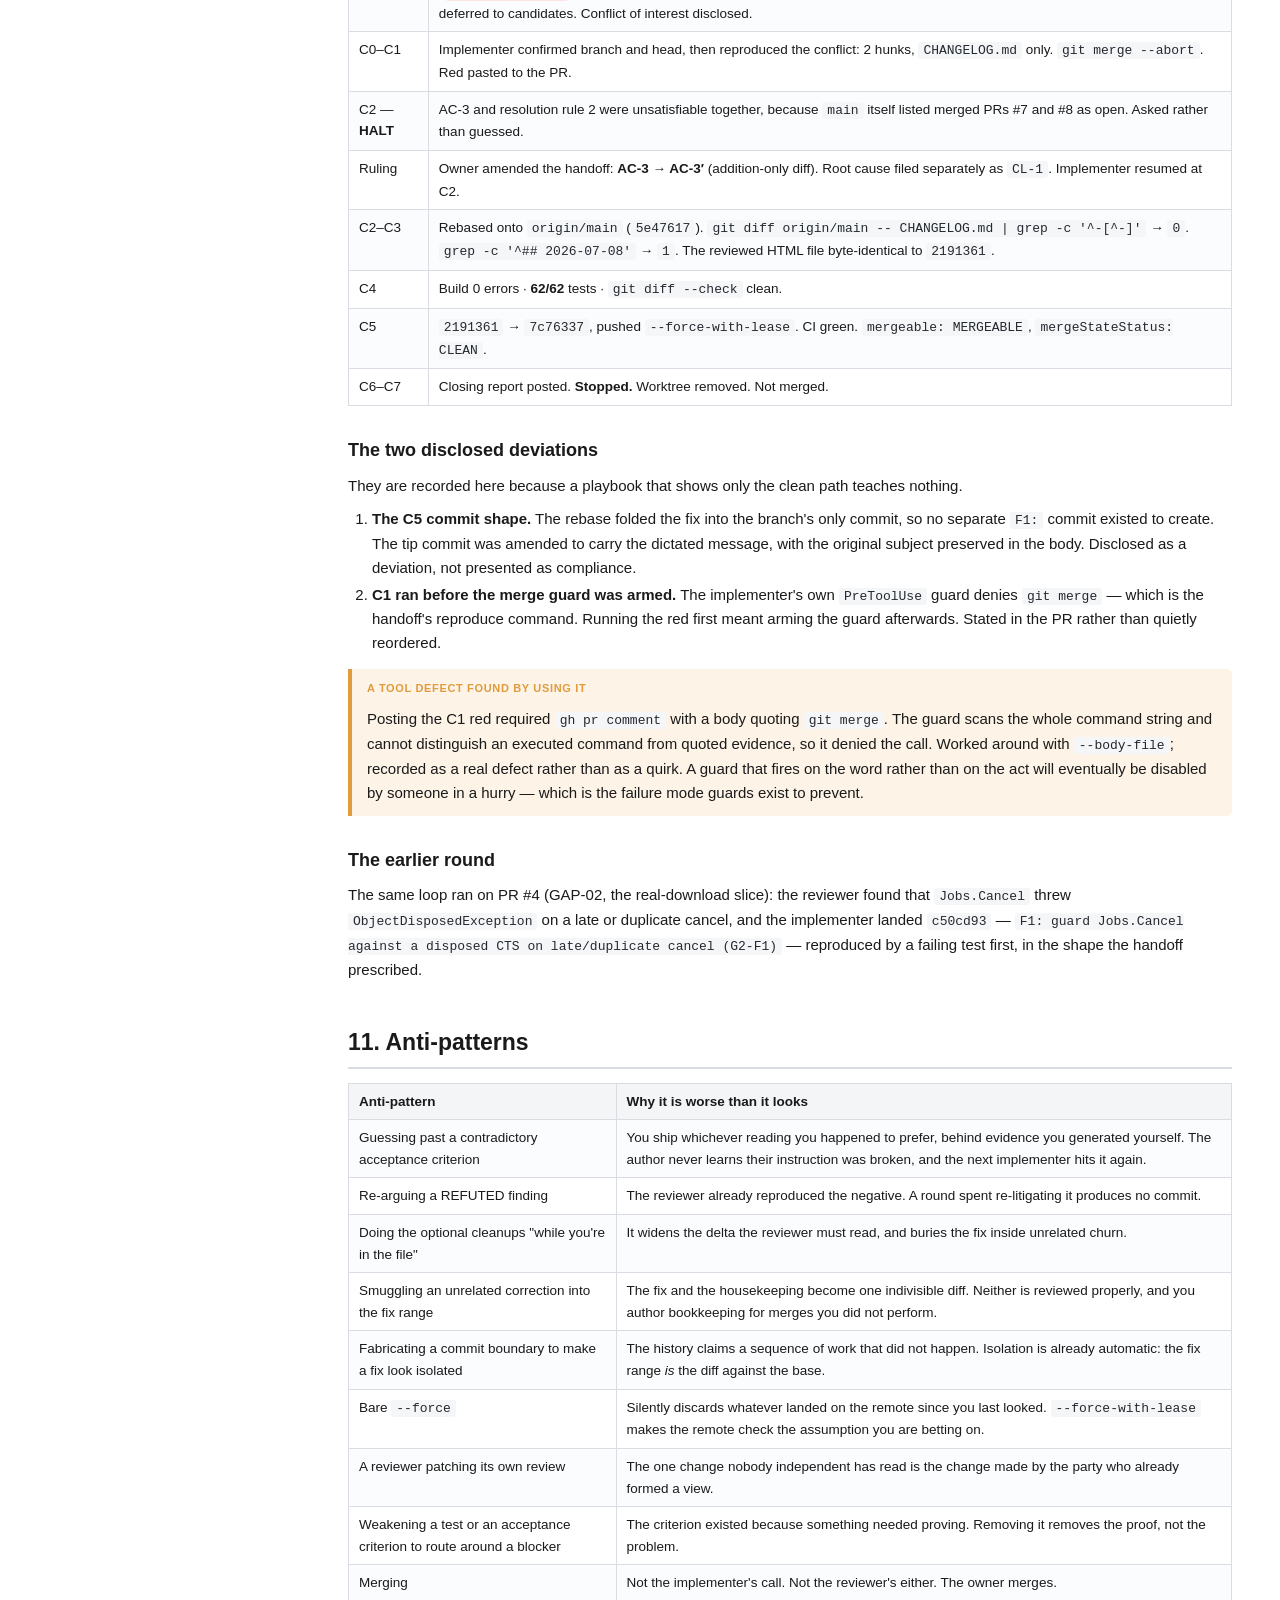
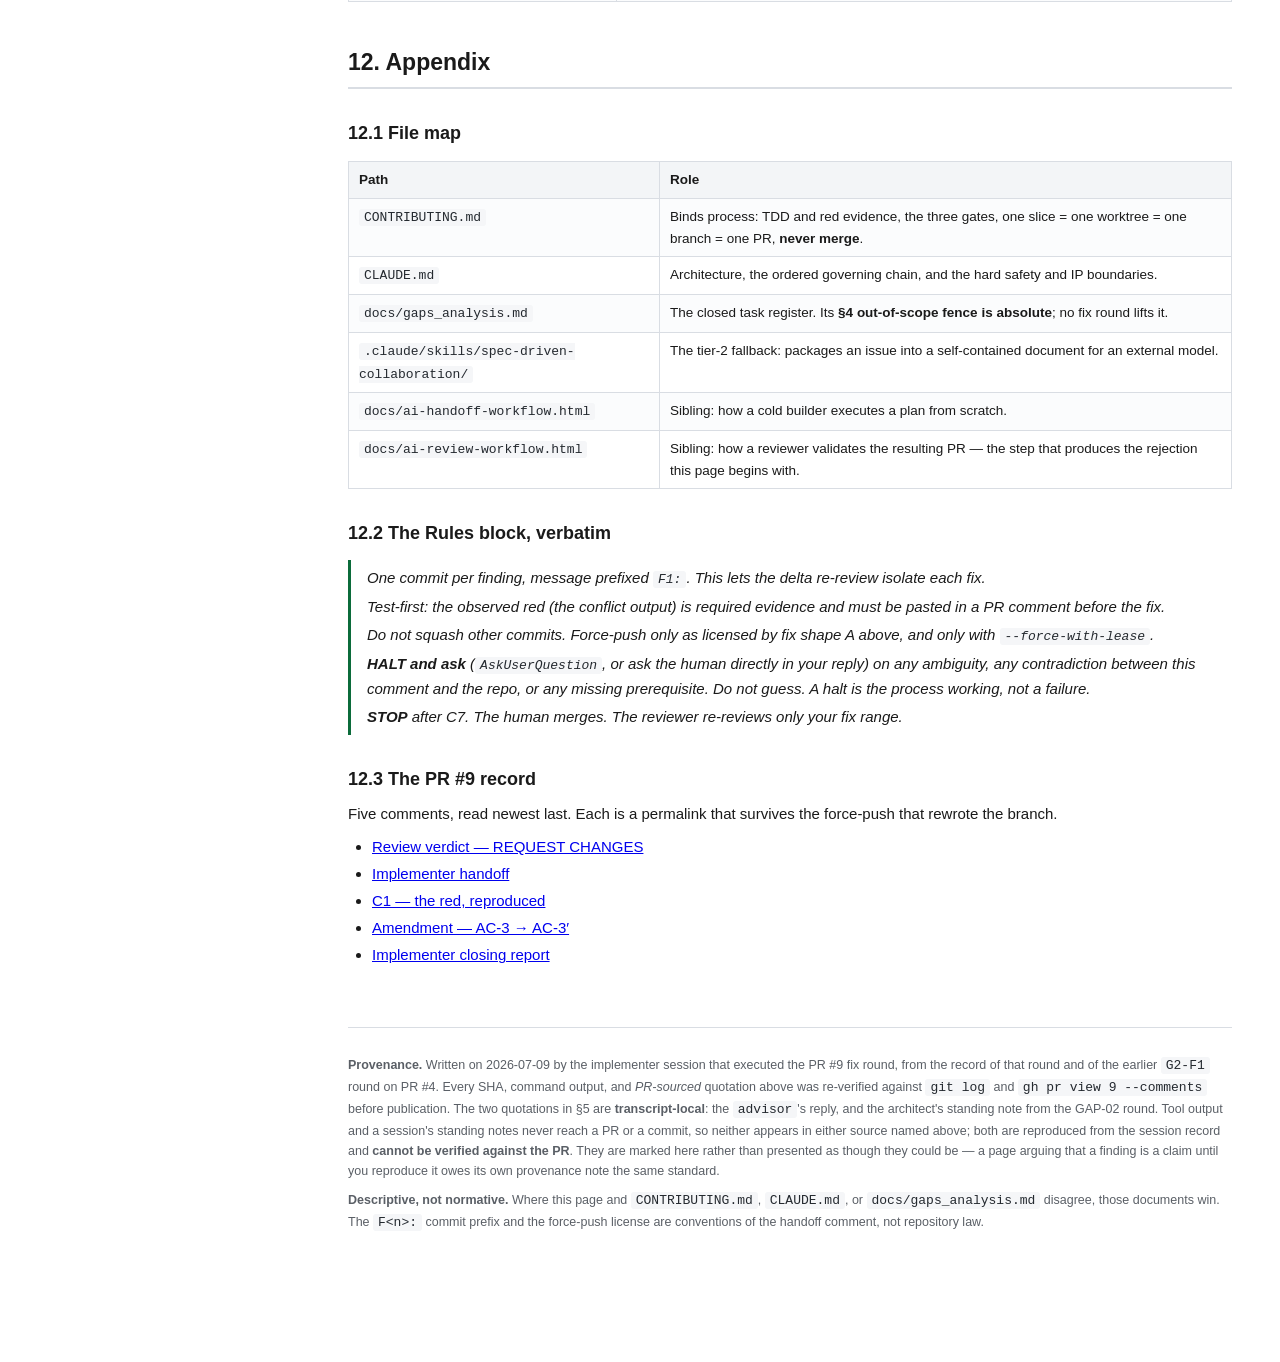
==== commit 19fb643e: "F3: scope the footer's verification claim to what was verifiable (D11-F3) The footer asserted that *" ====
--- a/docs/ai-fix-loop-workflow.html
+++ b/docs/ai-fix-loop-workflow.html
@@ -596,7 +596,7 @@
 </ul>
 
 <footer>
-<p><b>Provenance.</b> Written on 2026-07-09 by the implementer session that executed the PR #9 fix round, from the record of that round and of the earlier <code class="inline">G2-F1</code> round on PR #4. Every SHA, quotation, and command output above was re-verified against <code class="inline">git log</code> and <code class="inline">gh pr view 9 --comments</code> before publication. Where a claim could not be re-verified, it was removed rather than softened.</p>
+<p><b>Provenance.</b> Written on 2026-07-09 by the implementer session that executed the PR #9 fix round, from the record of that round and of the earlier <code class="inline">G2-F1</code> round on PR #4. Every SHA, command output, and <em>PR-sourced</em> quotation above was re-verified against <code class="inline">git log</code> and <code class="inline">gh pr view 9 --comments</code> before publication. The two quotations in §5 are <b>transcript-local</b>: the <code class="inline">advisor</code>'s reply, and the architect's standing note from the GAP-02 round. Tool output and a session's standing notes never reach a PR or a commit, so neither appears in either source named above; both are reproduced from the session record and <b>cannot be verified against the PR</b>. They are marked here rather than presented as though they could be — a page arguing that a finding is a claim until you reproduce it owes its own provenance note the same standard.</p>
 <p><b>Descriptive, not normative.</b> Where this page and <code class="inline">CONTRIBUTING.md</code>, <code class="inline">CLAUDE.md</code>, or <code class="inline">docs/gaps_analysis.md</code> disagree, those documents win. The <code class="inline">F&lt;n&gt;:</code> commit prefix and the force-push license are conventions of the handoff comment, not repository law.</p>
 </footer>
 
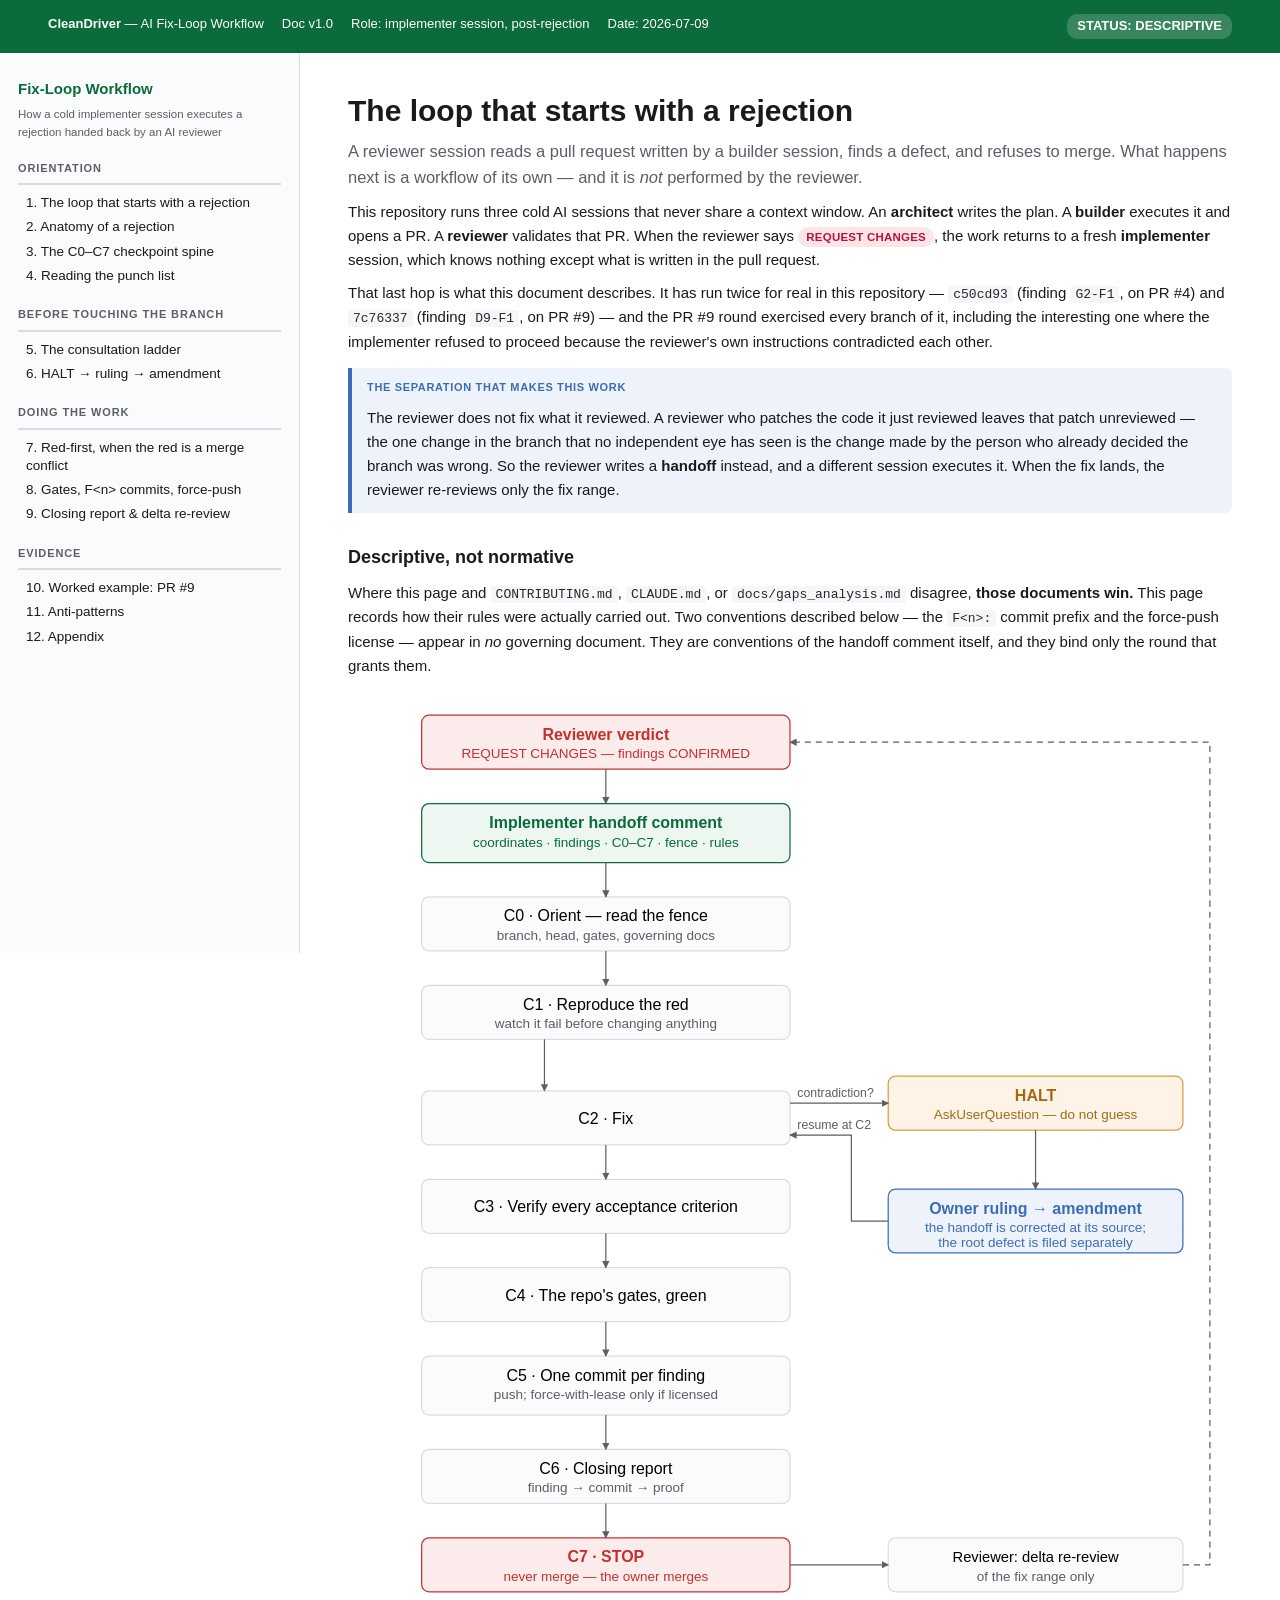
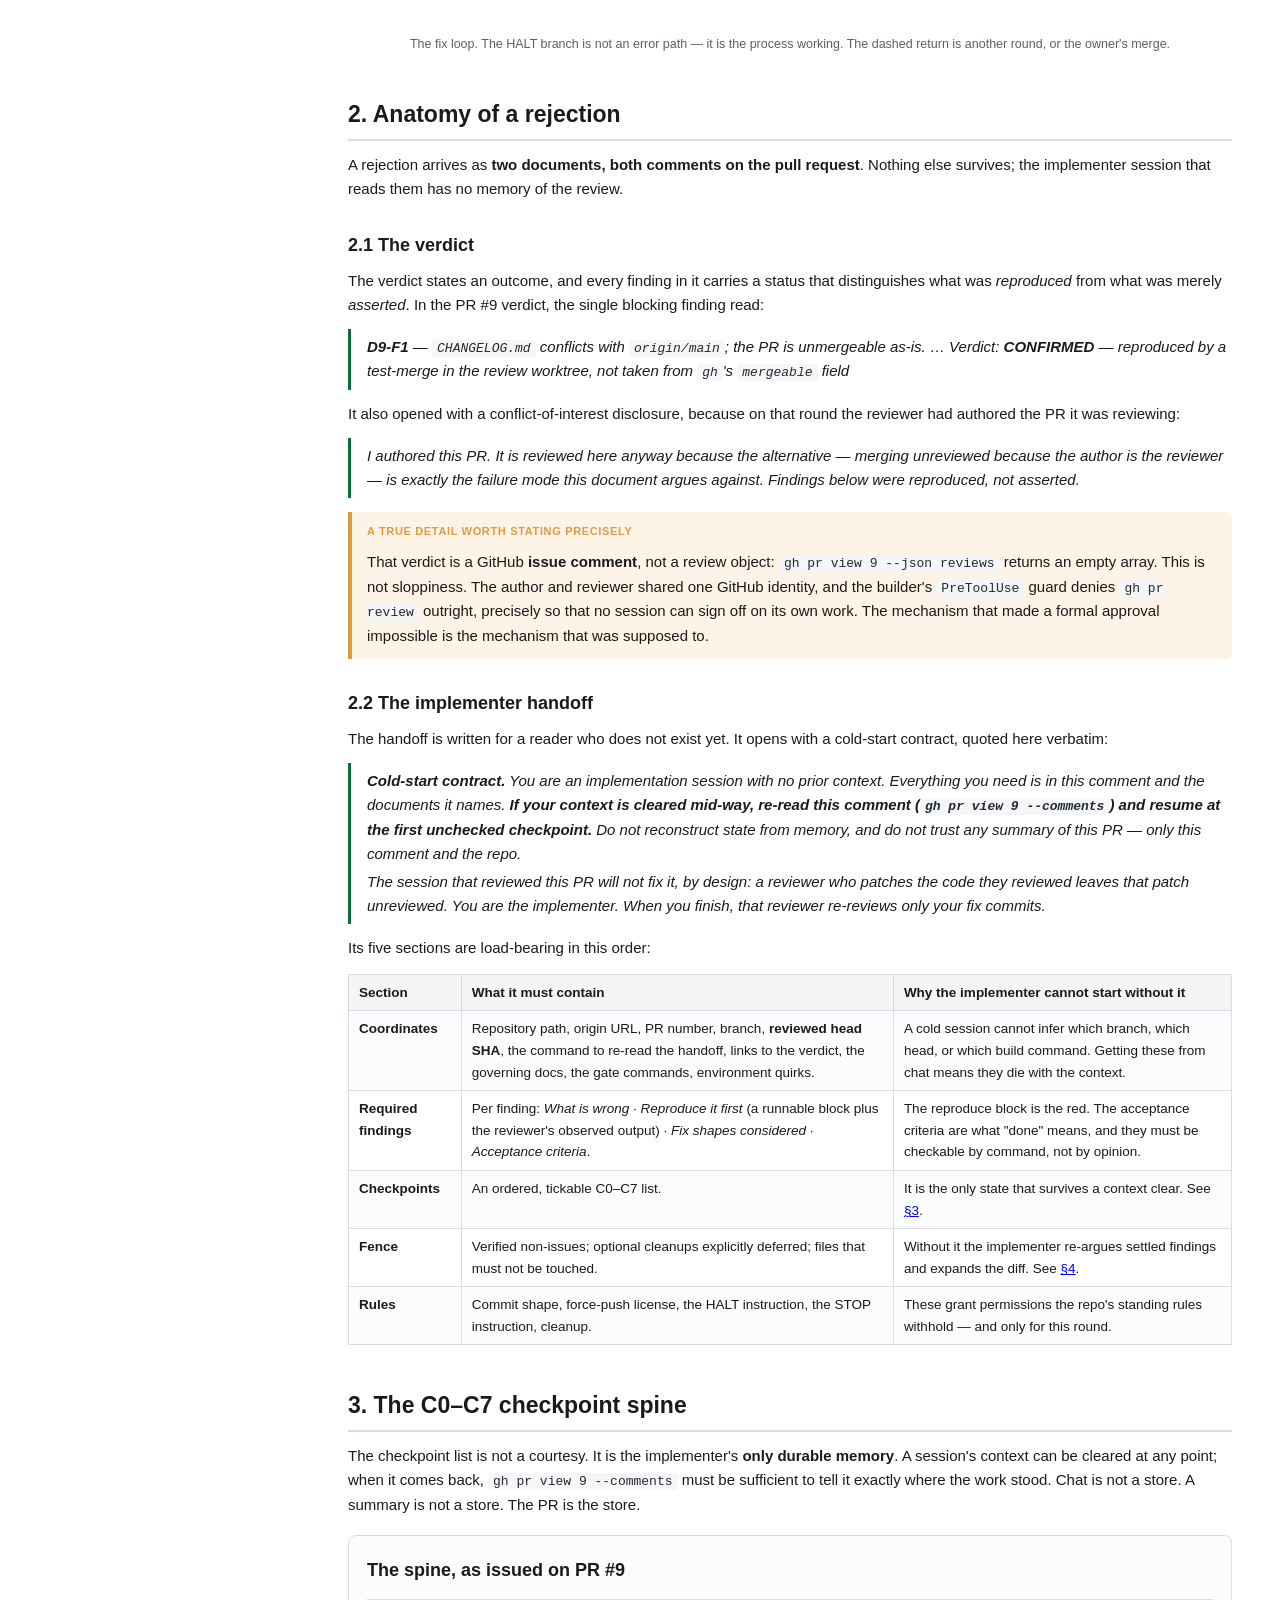
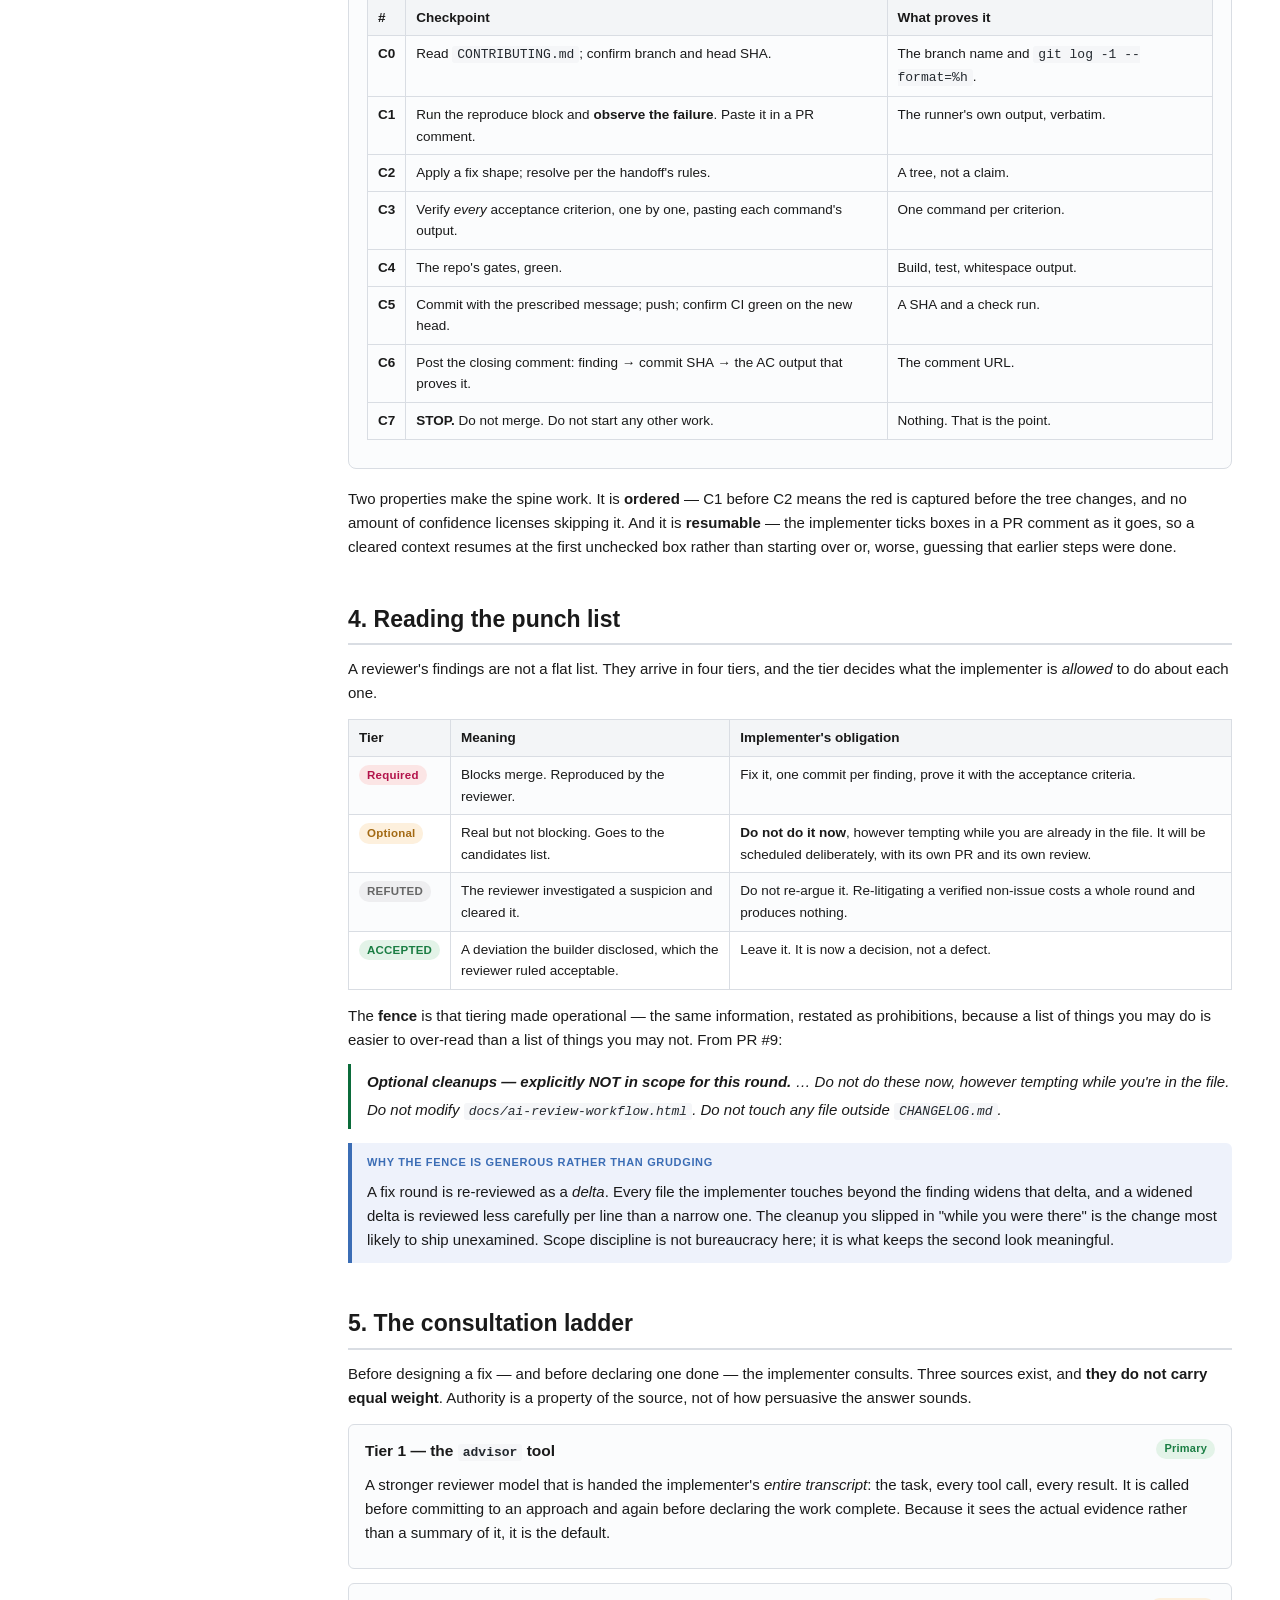
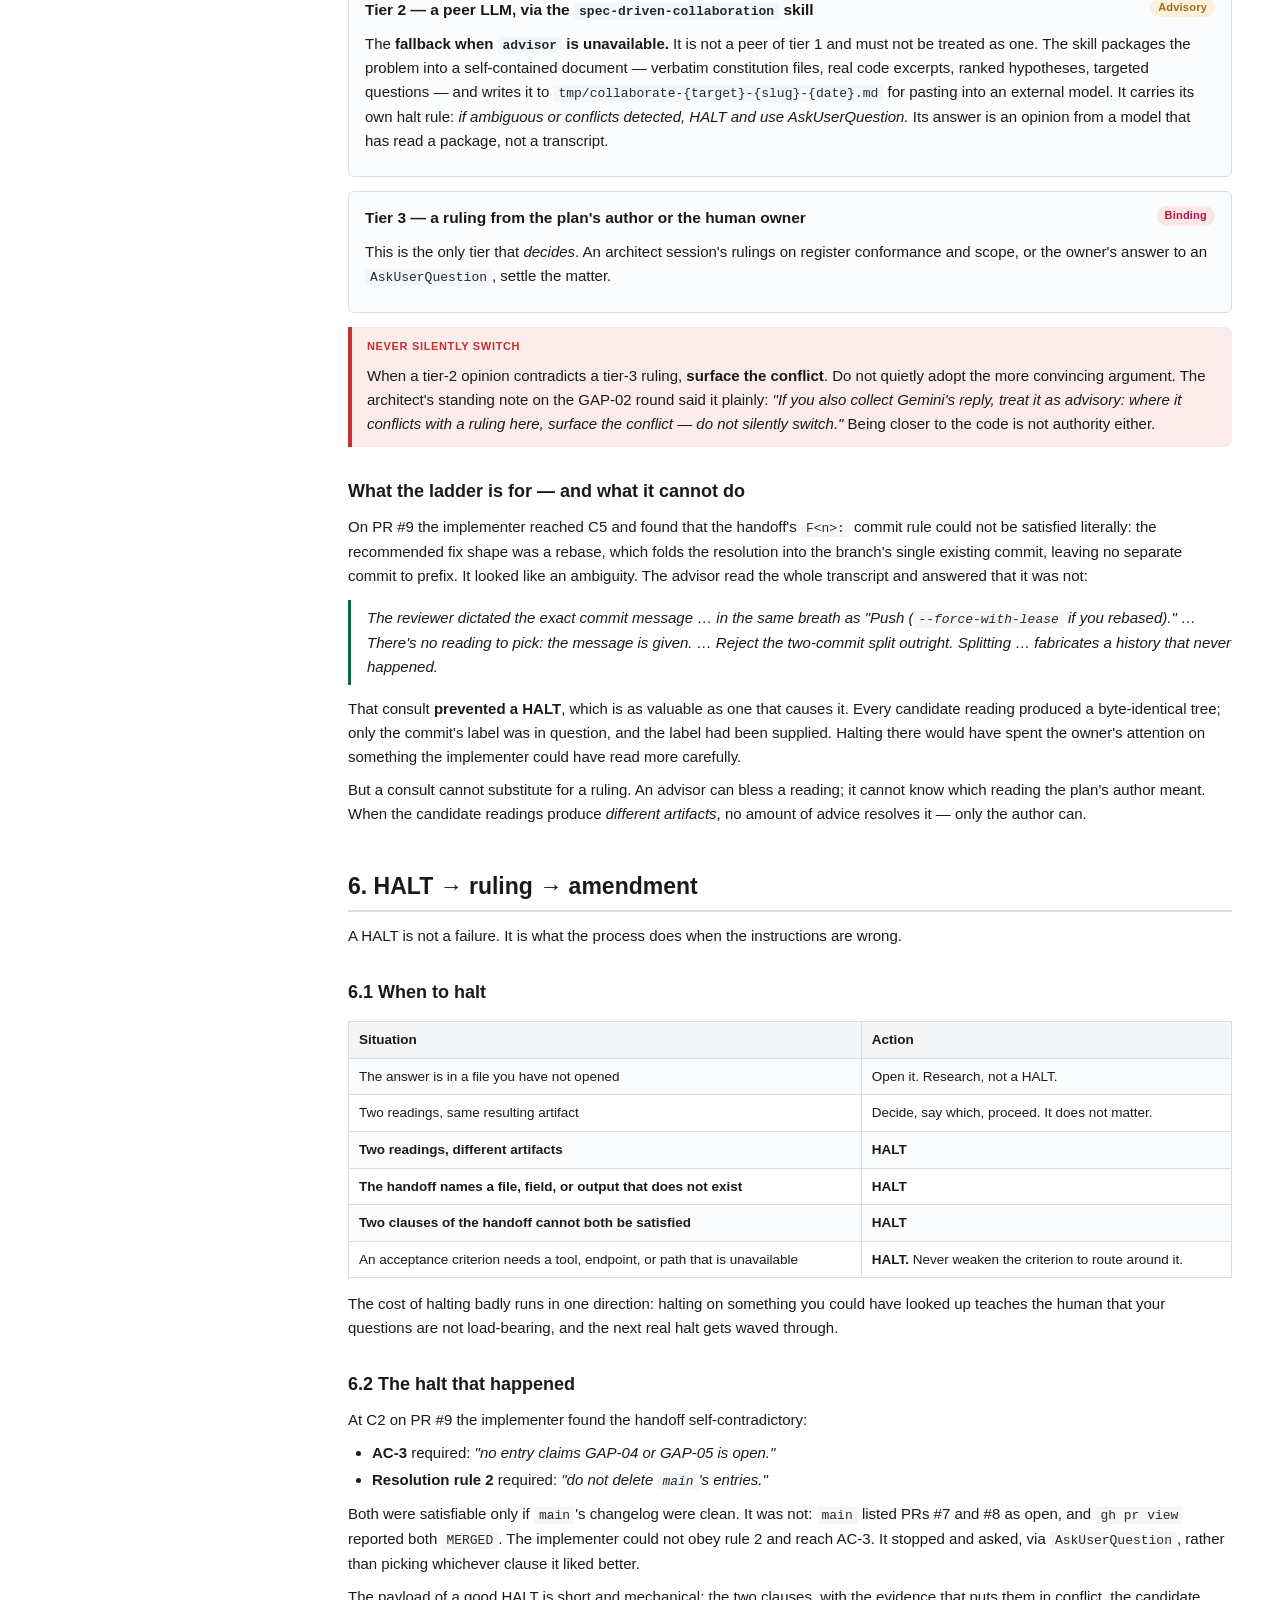
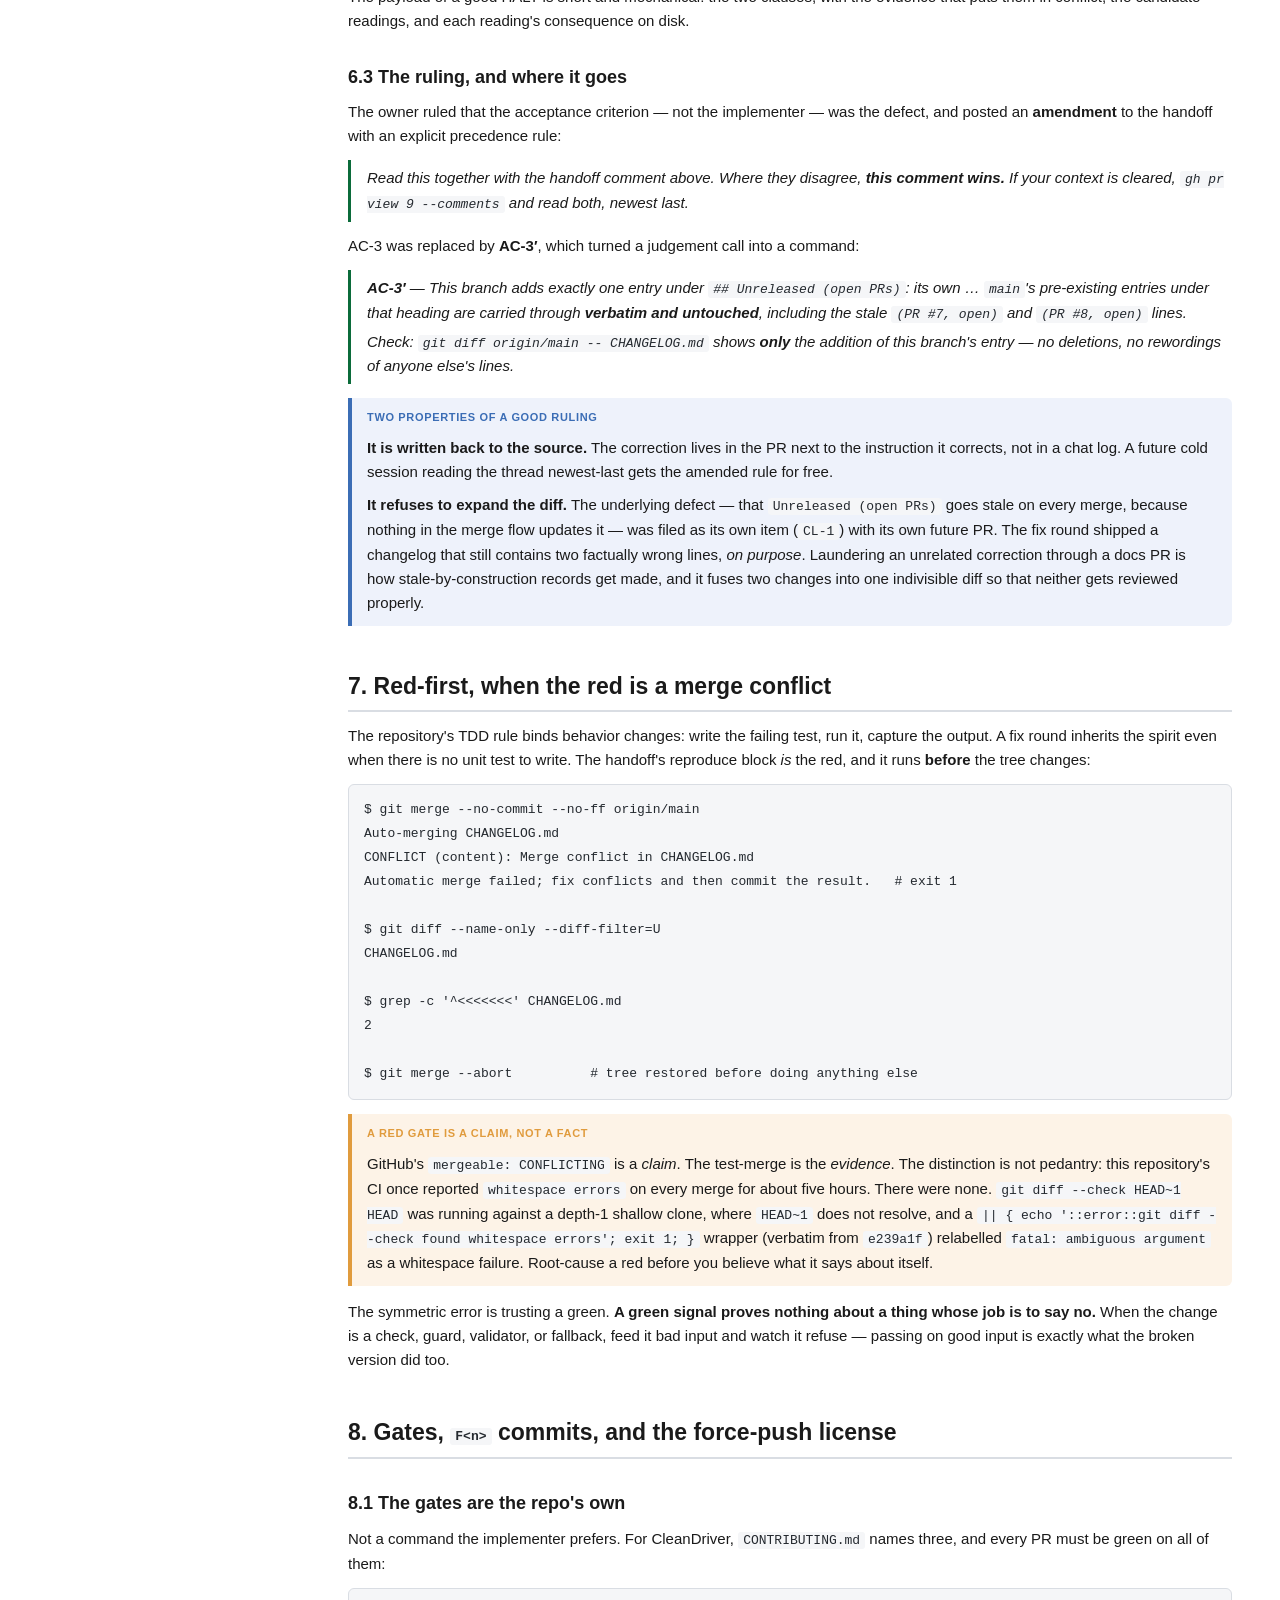
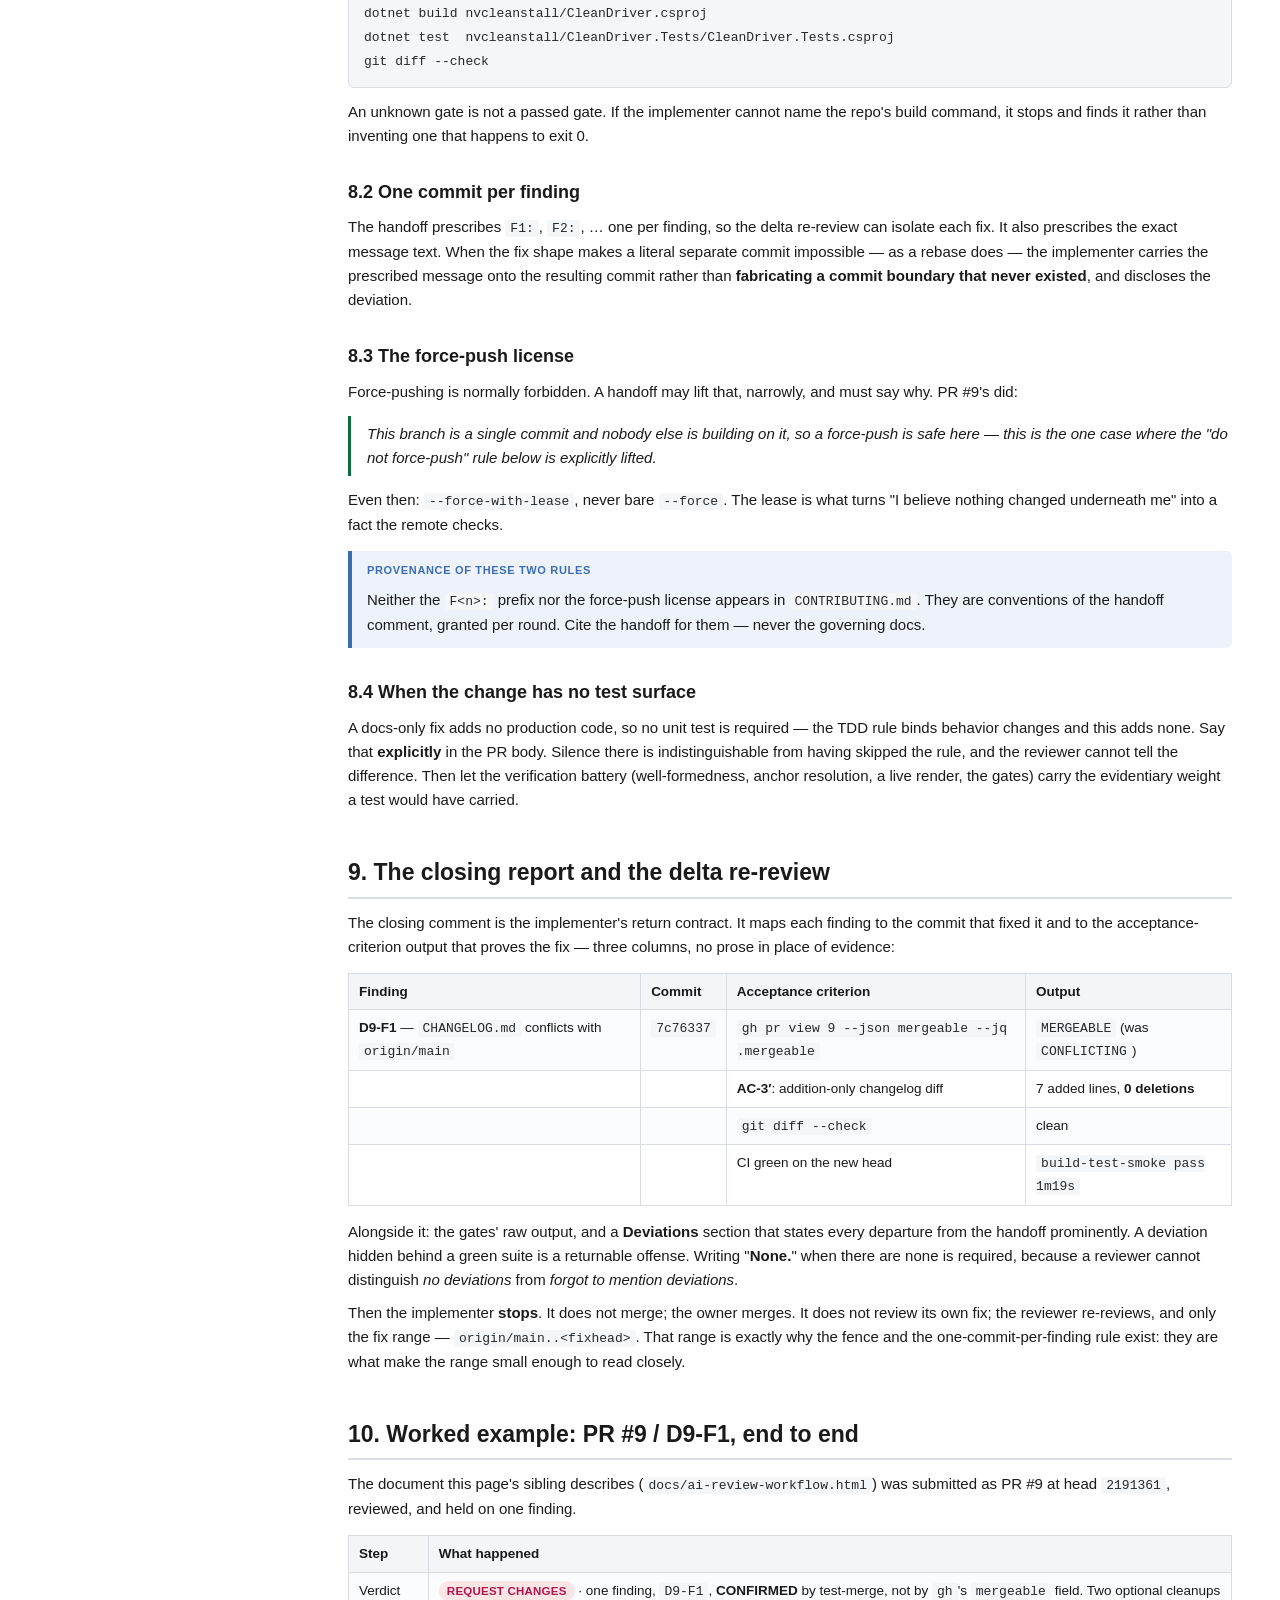
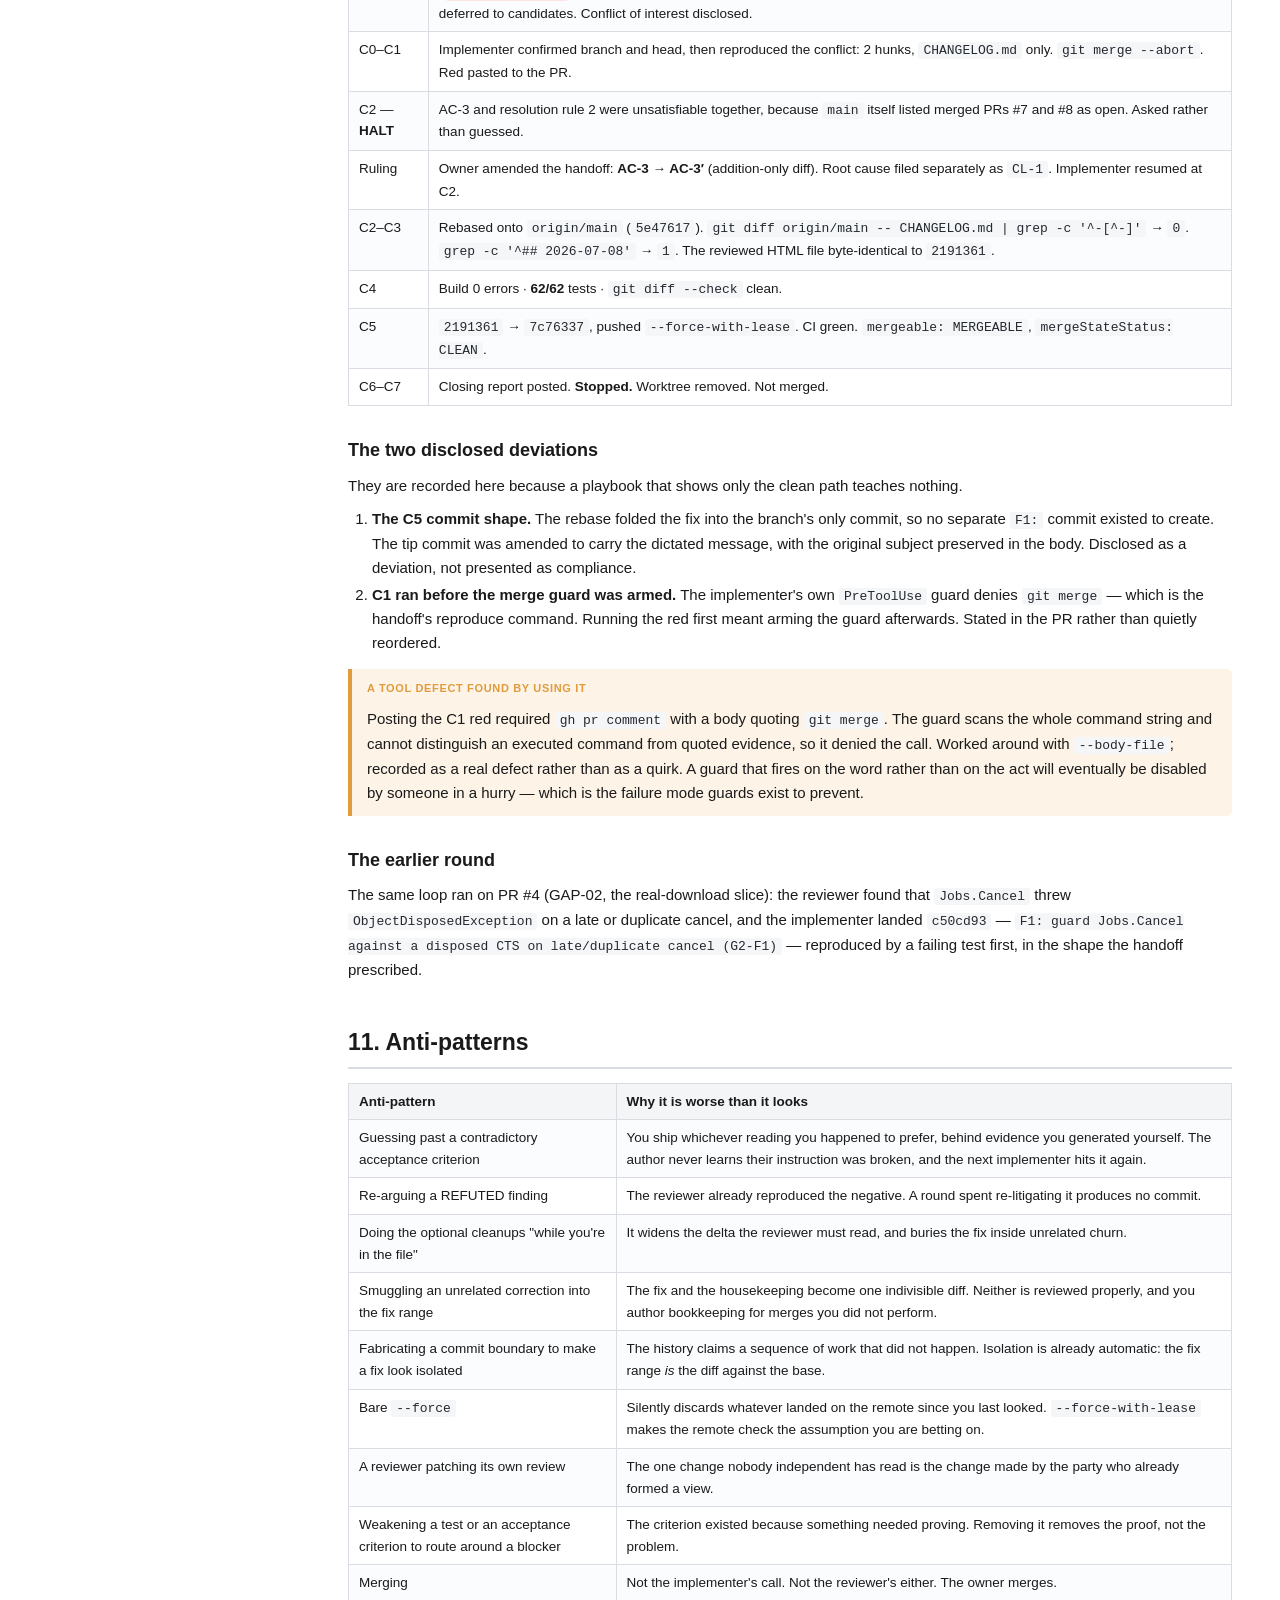
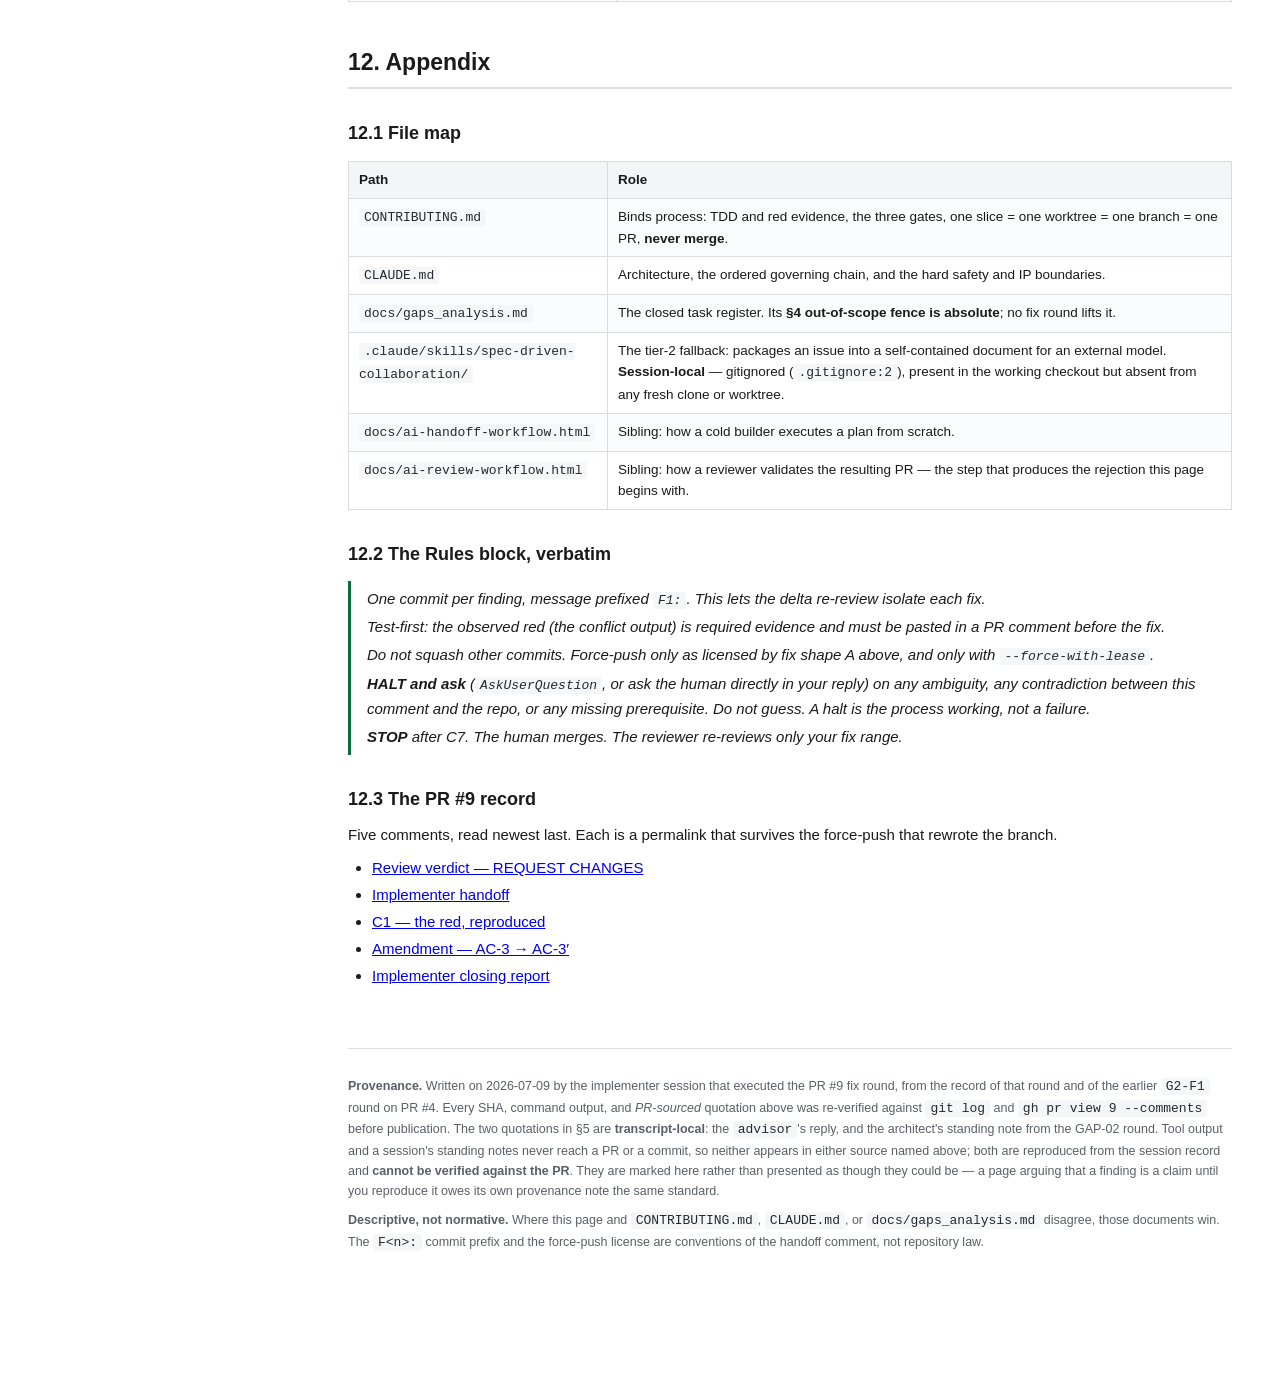
==== commit 284fb7e2: "docs: DOCS-01 — workflow-docs polish, register closure, CL-1 catch-up Closes the register's last ite" ====
--- a/docs/ai-fix-loop-workflow.html
+++ b/docs/ai-fix-loop-workflow.html
@@ -115,7 +115,7 @@
   <a href="#ladder">5. The consultation ladder</a>
   <a href="#halt">6. HALT → ruling → amendment</a>
   <h2>Doing the work</h2>
-  <a href="#red">7. Red-first, when the red is a conflict</a>
+  <a href="#red">7. Red-first, when the red is a merge conflict</a>
   <a href="#gates">8. Gates, F&lt;n&gt; commits, force-push</a>
   <a href="#closing">9. Closing report &amp; delta re-review</a>
   <h2>Evidence</h2>
@@ -453,7 +453,7 @@
 
 <div class="callout warn">
   <span class="lbl">A red gate is a claim, not a fact</span>
-  <p>GitHub's <code class="inline">mergeable: CONFLICTING</code> is a <em>claim</em>. The test-merge is the <em>evidence</em>. The distinction is not pedantry: this repository's CI once reported <code class="inline">whitespace errors</code> on every merge for about five hours. There were none. <code class="inline">git diff --check HEAD~1 HEAD</code> was running against a depth-1 shallow clone, where <code class="inline">HEAD~1</code> does not resolve, and a <code class="inline">|| echo '::error::whitespace errors'</code> wrapper relabelled <code class="inline">fatal: ambiguous argument</code> as a whitespace failure. Root-cause a red before you believe what it says about itself.</p>
+  <p>GitHub's <code class="inline">mergeable: CONFLICTING</code> is a <em>claim</em>. The test-merge is the <em>evidence</em>. The distinction is not pedantry: this repository's CI once reported <code class="inline">whitespace errors</code> on every merge for about five hours. There were none. <code class="inline">git diff --check HEAD~1 HEAD</code> was running against a depth-1 shallow clone, where <code class="inline">HEAD~1</code> does not resolve, and a <code class="inline">|| { echo '::error::git diff --check found whitespace errors'; exit 1; }</code> wrapper (verbatim from <code class="inline">e239a1f</code>) relabelled <code class="inline">fatal: ambiguous argument</code> as a whitespace failure. Root-cause a red before you believe what it says about itself.</p>
 </div>
 
 <p>The symmetric error is trusting a green. <b>A green signal proves nothing about a thing whose job is to say no.</b> When the change is a check, guard, validator, or fallback, feed it bad input and watch it refuse — passing on good input is exactly what the broken version did too.</p>
@@ -570,7 +570,7 @@
   <tr><td><code class="inline">CONTRIBUTING.md</code></td><td>Binds process: TDD and red evidence, the three gates, one slice = one worktree = one branch = one PR, <b>never merge</b>.</td></tr>
   <tr><td><code class="inline">CLAUDE.md</code></td><td>Architecture, the ordered governing chain, and the hard safety and IP boundaries.</td></tr>
   <tr><td><code class="inline">docs/gaps_analysis.md</code></td><td>The closed task register. Its <b>§4 out-of-scope fence is absolute</b>; no fix round lifts it.</td></tr>
-  <tr><td><code class="inline">.claude/skills/spec-driven-collaboration/</code></td><td>The tier-2 fallback: packages an issue into a self-contained document for an external model.</td></tr>
+  <tr><td><code class="inline">.claude/skills/spec-driven-collaboration/</code></td><td>The tier-2 fallback: packages an issue into a self-contained document for an external model. <b>Session-local</b> — gitignored (<code class="inline">.gitignore:2</code>), present in the working checkout but absent from any fresh clone or worktree.</td></tr>
   <tr><td><code class="inline">docs/ai-handoff-workflow.html</code></td><td>Sibling: how a cold builder executes a plan from scratch.</td></tr>
   <tr><td><code class="inline">docs/ai-review-workflow.html</code></td><td>Sibling: how a reviewer validates the resulting PR — the step that produces the rejection this page begins with.</td></tr>
 </table>
